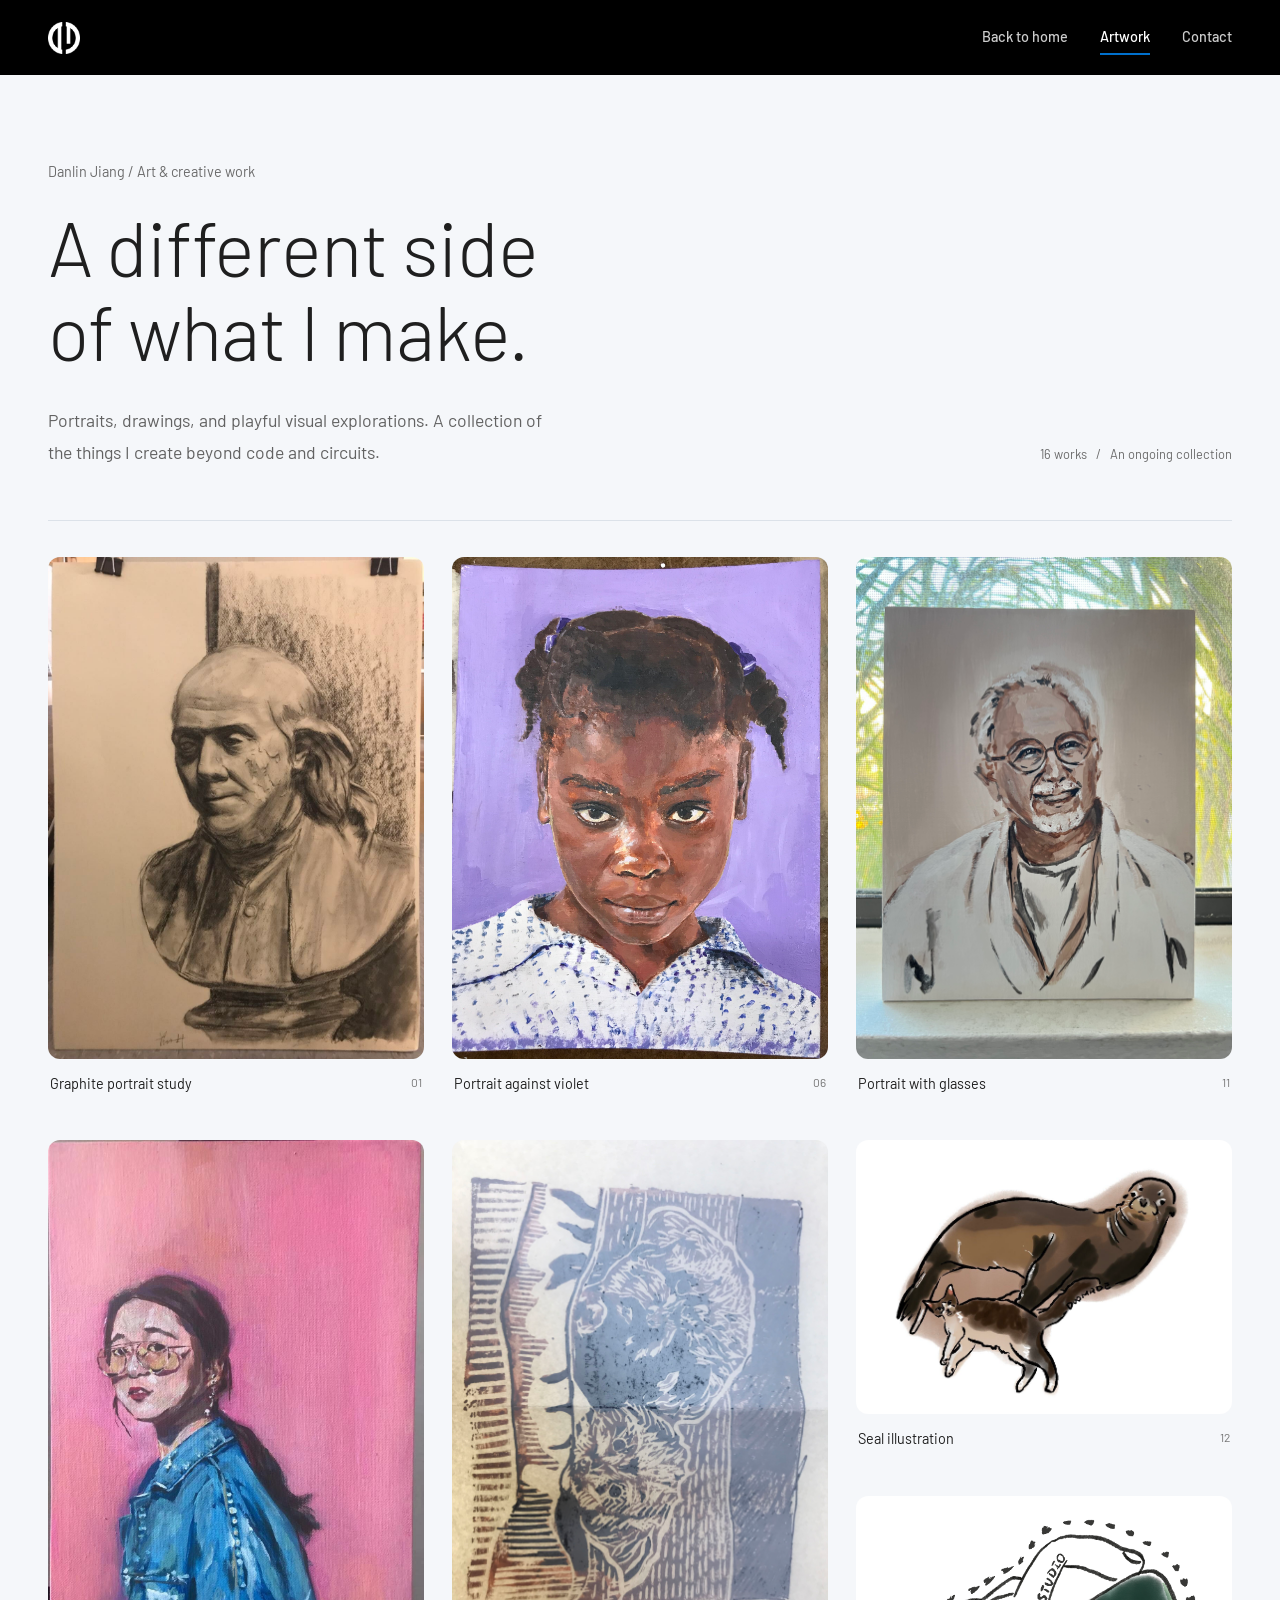
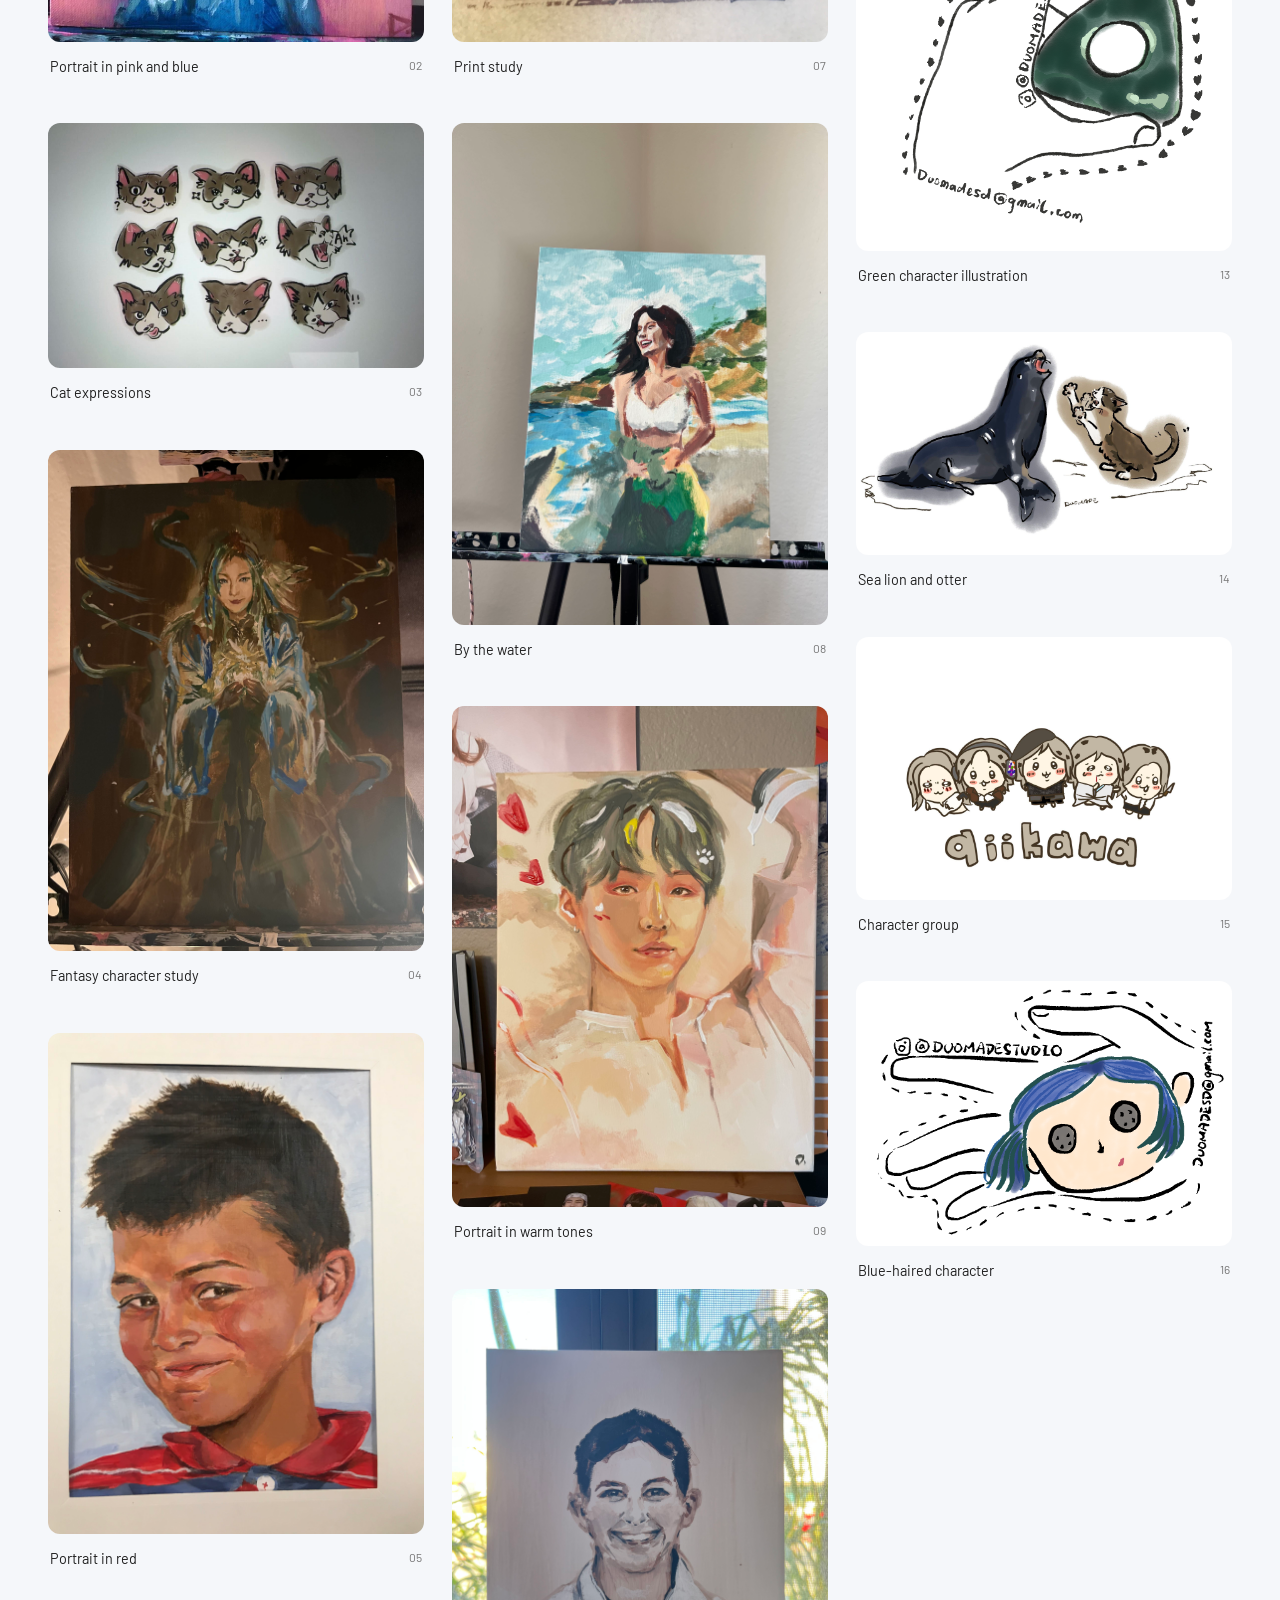
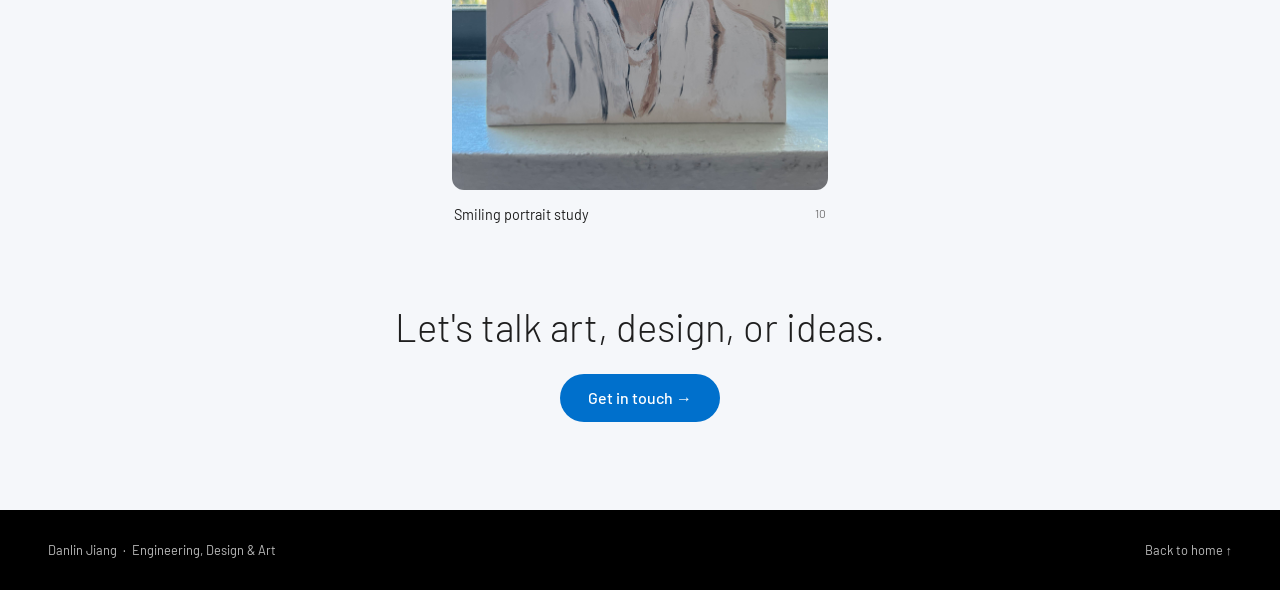
==== artwork.html @ 8e750d1b "Create artwork gallery with three-piece homepage preview" ====
<!DOCTYPE html>
<html lang="en">
<head>
  <meta charset="UTF-8" />
  <meta name="viewport" content="width=device-width, initial-scale=1" />
  <title>Art &amp; Creative Work — Danlin Jiang</title>
  <meta name="description" content="Explore Danlin Jiang's artwork: portraits, drawings, prints, and playful character illustrations." />
  <link rel="icon" type="image/png" href="icon.png" />
  <link rel="preconnect" href="https://fonts.googleapis.com" />
  <link rel="preconnect" href="https://fonts.gstatic.com" crossorigin />
  <link href="https://fonts.googleapis.com/css2?family=Barlow:wght@300;400;500;600;700&display=swap" rel="stylesheet" />
  <link rel="stylesheet" href="artwork.css" />
  <script src="artwork.js" defer></script>
</head>
<body>
  <a class="skip-link" href="#gallery">Skip to artwork</a>
  <header class="site-header">
    <nav aria-label="Main navigation">
      <a class="logo" href="index.html" aria-label="Danlin Jiang home"><img src="icon.png" alt="" width="32" height="32" /></a>
      <div class="nav-links"><a href="index.html#artwork">Back to home</a><a href="artwork.html" aria-current="page">Artwork</a><a href="index.html#contact">Contact</a></div>
    </nav>
  </header>
  <main class="container">
    <section class="gallery-intro" aria-labelledby="page-title">
      <p class="eyebrow">Danlin Jiang / Art &amp; creative work</p>
      <h1 id="page-title">A different side<br>of what I make.</h1>
      <div class="intro-bottom"><p>Portraits, drawings, and playful visual explorations. A collection of the things I create beyond code and circuits.</p><span class="collection-count">16 works &nbsp; / &nbsp; An ongoing collection</span></div>
    </section>
    <section id="gallery" class="gallery" aria-label="Artwork gallery">
      <figure id="work-01" class="work">
        <a href="artwork/85F141ED-7B7D-459D-B89A-2A373BA2DA3B-8906-0000144AEAD72AE8_tmp.jpg" data-artwork aria-label="Enlarge graphite portrait study">
          <img src="artwork/85F141ED-7B7D-459D-B89A-2A373BA2DA3B-8906-0000144AEAD72AE8_tmp.jpg" alt="A graphite drawing of a sculpted male bust on paper" width="1080" height="1440" loading="lazy" decoding="async" />
          <span class="enlarge" aria-hidden="true">View artwork &nearr;</span>
        </a>
        <figcaption><span>Graphite portrait study</span><span class="work-number">01</span></figcaption>
      </figure>
      <figure id="work-02" class="work">
        <a href="artwork/IMG_0579.jpg" data-artwork aria-label="Enlarge portrait in pink and blue">
          <img src="artwork/IMG_0579.jpg" alt="A painted portrait of a person with glasses and a blue jacket against a pink background" width="1080" height="1440" loading="lazy" decoding="async" />
          <span class="enlarge" aria-hidden="true">View artwork &nearr;</span>
        </a>
        <figcaption><span>Portrait in pink and blue</span><span class="work-number">02</span></figcaption>
      </figure>
      <figure id="work-03" class="work">
        <a href="artwork/IMG_1092.jpg" data-artwork aria-label="Enlarge cat expressions">
          <img src="artwork/IMG_1092.jpg" alt="Nine illustrated cat faces with different expressions" width="1656" height="1080" loading="lazy" decoding="async" />
          <span class="enlarge" aria-hidden="true">View artwork &nearr;</span>
        </a>
        <figcaption><span>Cat expressions</span><span class="work-number">03</span></figcaption>
      </figure>
      <figure id="work-04" class="work">
        <a href="artwork/IMG_1299.jpg" data-artwork aria-label="Enlarge fantasy character study">
          <img src="artwork/IMG_1299.jpg" alt="A painted fantasy figure in flowing blue and gold clothing against a dark background" width="3024" height="4032" loading="lazy" decoding="async" />
          <span class="enlarge" aria-hidden="true">View artwork &nearr;</span>
        </a>
        <figcaption><span>Fantasy character study</span><span class="work-number">04</span></figcaption>
      </figure>
      <figure id="work-05" class="work">
        <a href="artwork/IMG_2328.jpg" data-artwork aria-label="Enlarge portrait in red">
          <img src="artwork/IMG_2328.jpg" alt="A painted portrait of a child wearing a red striped shirt" width="3024" height="4032" loading="lazy" decoding="async" />
          <span class="enlarge" aria-hidden="true">View artwork &nearr;</span>
        </a>
        <figcaption><span>Portrait in red</span><span class="work-number">05</span></figcaption>
      </figure>
      <figure id="work-06" class="work">
        <a href="artwork/IMG_2402.jpg" data-artwork aria-label="Enlarge portrait against violet">
          <img src="artwork/IMG_2402.jpg" alt="A painted portrait of a child in a patterned white shirt against a violet background" width="2939" height="3919" loading="lazy" decoding="async" />
          <span class="enlarge" aria-hidden="true">View artwork &nearr;</span>
        </a>
        <figcaption><span>Portrait against violet</span><span class="work-number">06</span></figcaption>
      </figure>
      <figure id="work-07" class="work">
        <a href="artwork/IMG_3390.jpg" data-artwork aria-label="Enlarge print study">
          <img src="artwork/IMG_3390.jpg" alt="A blue print with layered organic patterns and linework" width="3024" height="4032" loading="lazy" decoding="async" />
          <span class="enlarge" aria-hidden="true">View artwork &nearr;</span>
        </a>
        <figcaption><span>Print study</span><span class="work-number">07</span></figcaption>
      </figure>
      <figure id="work-08" class="work">
        <a href="artwork/IMG_3740.jpg" data-artwork aria-label="Enlarge by the water">
          <img src="artwork/IMG_3740.jpg" alt="A painting on an easel of a woman beside bright blue water" width="3024" height="4032" loading="lazy" decoding="async" />
          <span class="enlarge" aria-hidden="true">View artwork &nearr;</span>
        </a>
        <figcaption><span>By the water</span><span class="work-number">08</span></figcaption>
      </figure>
      <figure id="work-09" class="work">
        <a href="artwork/IMG_3869.jpg" data-artwork aria-label="Enlarge portrait in warm tones">
          <img src="artwork/IMG_3869.jpg" alt="A painted portrait of a young person with dark hair in warm pink and cream tones" width="3024" height="4032" loading="lazy" decoding="async" />
          <span class="enlarge" aria-hidden="true">View artwork &nearr;</span>
        </a>
        <figcaption><span>Portrait in warm tones</span><span class="work-number">09</span></figcaption>
      </figure>
      <figure id="work-10" class="work">
        <a href="artwork/IMG_6921.jpg" data-artwork aria-label="Enlarge smiling portrait study">
          <img src="artwork/IMG_6921.jpg" alt="A monochrome portrait drawing of a smiling man on paper" width="3024" height="4032" loading="lazy" decoding="async" />
          <span class="enlarge" aria-hidden="true">View artwork &nearr;</span>
        </a>
        <figcaption><span>Smiling portrait study</span><span class="work-number">10</span></figcaption>
      </figure>
      <figure id="work-11" class="work">
        <a href="artwork/IMG_6933.jpg" data-artwork aria-label="Enlarge portrait with glasses">
          <img src="artwork/IMG_6933.jpg" alt="A monochrome portrait drawing of a smiling older man wearing glasses" width="3024" height="4032" loading="lazy" decoding="async" />
          <span class="enlarge" aria-hidden="true">View artwork &nearr;</span>
        </a>
        <figcaption><span>Portrait with glasses</span><span class="work-number">11</span></figcaption>
      </figure>
      <figure id="work-12" class="work">
        <a href="artwork/Untitled_Artwork%20%281%29.jpg" data-artwork aria-label="Enlarge seal illustration">
          <img src="artwork/Untitled_Artwork%20%281%29.jpg" alt="An illustrated brown seal with a smaller animal in front" width="1594" height="1161" loading="lazy" decoding="async" />
          <span class="enlarge" aria-hidden="true">View artwork &nearr;</span>
        </a>
        <figcaption><span>Seal illustration</span><span class="work-number">12</span></figcaption>
      </figure>
      <figure id="work-13" class="work">
        <a href="artwork/Untitled_Artwork%201.png" data-artwork aria-label="Enlarge green character illustration">
          <img src="artwork/Untitled_Artwork%201.png" alt="A small illustrated character wearing a green mask with a round opening" width="1268" height="1197" loading="lazy" decoding="async" />
          <span class="enlarge" aria-hidden="true">View artwork &nearr;</span>
        </a>
        <figcaption><span>Green character illustration</span><span class="work-number">13</span></figcaption>
      </figure>
      <figure id="work-14" class="work">
        <a href="artwork/Untitled_Artwork%203.jpg" data-artwork aria-label="Enlarge sea lion and otter">
          <img src="artwork/Untitled_Artwork%203.jpg" alt="An illustration of a dark sea lion facing a small brown otter" width="2236" height="1327" loading="lazy" decoding="async" />
          <span class="enlarge" aria-hidden="true">View artwork &nearr;</span>
        </a>
        <figcaption><span>Sea lion and otter</span><span class="work-number">14</span></figcaption>
      </figure>
      <figure id="work-15" class="work">
        <a href="artwork/Untitled_Artwork.jpg" data-artwork aria-label="Enlarge character group">
          <img src="artwork/Untitled_Artwork.jpg" alt="Five small cartoon characters arranged above playful lettering" width="2388" height="1668" loading="lazy" decoding="async" />
          <span class="enlarge" aria-hidden="true">View artwork &nearr;</span>
        </a>
        <figcaption><span>Character group</span><span class="work-number">15</span></figcaption>
      </figure>
      <figure id="work-16" class="work">
        <a href="artwork/Untitled_Artwork.png" data-artwork aria-label="Enlarge blue-haired character">
          <img src="artwork/Untitled_Artwork.png" alt="A round-faced cartoon character with blue and green hair surrounded by flowing black lines" width="1200" height="846" loading="lazy" decoding="async" />
          <span class="enlarge" aria-hidden="true">View artwork &nearr;</span>
        </a>
        <figcaption><span>Blue-haired character</span><span class="work-number">16</span></figcaption>
      </figure>
    </section>
    <section class="gallery-outro"><h2>Let's talk art, design, or ideas.</h2><a class="button" href="index.html#contact">Get in touch &rarr;</a></section>
  </main>
  <footer><span>Danlin Jiang &nbsp;·&nbsp; Engineering, Design &amp; Art</span><a href="index.html">Back to home &uarr;</a></footer>
  <dialog id="artwork-viewer" aria-labelledby="viewer-caption">
    <div class="viewer-toolbar"><span id="viewer-count"></span><button id="viewer-close" type="button" aria-label="Close artwork viewer">Close &times;</button></div>
    <div class="viewer-image"><img id="viewer-image" alt="" /></div>
    <div class="viewer-bottom"><button id="viewer-prev" type="button" aria-label="Previous artwork">&larr; Previous</button><p id="viewer-caption"></p><button id="viewer-next" type="button" aria-label="Next artwork">Next &rarr;</button></div>
  </dialog>
</body>
</html>
---- artwork.css ----
*{box-sizing:border-box;margin:0;padding:0}
:root{font-family:'Barlow',Arial,sans-serif;color:#1f1f1f;background:#f5f7fa;font-synthesis:none}
html{scroll-behavior:smooth;scroll-padding-top:100px}
a{color:inherit;text-decoration:none}
button{font:inherit;cursor:pointer}
a:focus-visible,button:focus-visible{outline:3px solid #0070cc;outline-offset:5px}
.skip-link{position:fixed;top:-100px;left:20px;z-index:5;padding:12px;background:#fff}
.skip-link:focus{top:10px}
.site-header{background:#000;color:#fff;position:sticky;top:0;z-index:2}
nav{max-width:1400px;margin:auto;padding:20px 48px;display:flex;align-items:center;justify-content:space-between;gap:20px}
.logo img{display:block;filter:brightness(0) invert(1)}
.nav-links{display:flex;gap:32px;font-size:.9rem;font-weight:500}
.nav-links a{padding:8px 0;color:#ccc}
.nav-links a:hover,.nav-links [aria-current]{color:#fff}
.nav-links [aria-current]{border-bottom:2px solid #0070cc}
.container{max-width:1280px;margin:auto;padding:0 48px}
.gallery-intro{padding:88px 0 52px}
.eyebrow{font-size:.9rem;color:#6b6b6b;margin-bottom:24px}
h1{font-size:clamp(2.8rem,6vw,5rem);font-weight:300;line-height:1.1;letter-spacing:-1px}
.intro-bottom{display:flex;justify-content:space-between;align-items:end;gap:32px;margin-top:32px}
.intro-bottom p{max-width:520px;font-size:1.1rem;line-height:1.8;color:#626262}
.collection-count{font-size:.8rem;color:#6b6b6b;white-space:nowrap;padding-bottom:6px}
.gallery{columns:3;column-gap:28px;border-top:1px solid #dce2e9;padding-top:36px}
.work{break-inside:avoid;margin-bottom:32px;scroll-margin-top:100px}
.work a{display:block;position:relative;background:#fff;border-radius:12px;overflow:hidden}
.work img{display:block;width:100%;height:auto}
.enlarge{position:absolute;bottom:12px;right:12px;background:#fff;color:#1f1f1f;padding:8px 14px;border-radius:999px;font-size:.8rem;opacity:0;transition:opacity .2s}
.work a:hover .enlarge,.work a:focus-visible .enlarge{opacity:1}
figcaption{display:flex;justify-content:space-between;gap:16px;padding:14px 2px;font-size:.9rem;line-height:1.5}
.work-number{color:#767676;font-size:.75rem}
.gallery-outro{text-align:center;padding:64px 0 88px}
h2{font-size:clamp(1.7rem,3vw,2.5rem);font-weight:300;margin-bottom:24px}
.button{display:inline-block;padding:14px 28px;background:#0070cc;color:#fff;border-radius:999px;font-weight:500;transition:background .2s}
.button:hover{background:#005aa4}
footer{background:#000;color:#bcbcbc;display:flex;justify-content:space-between;gap:24px;padding:32px 48px;font-size:.8rem}
dialog{position:fixed;inset:0;margin:auto;width:calc(100% - 48px);max-width:1400px;height:calc(100dvh - 48px);max-height:none;border:1px solid #444;border-radius:16px;background:#121314;color:#fff;padding:20px 24px}
dialog::backdrop{background:rgba(0,0,0,.88)}
dialog[open]{display:flex;flex-direction:column}
.viewer-toolbar,.viewer-bottom{display:flex;align-items:center;justify-content:space-between;gap:20px;flex-shrink:0;font-size:.9rem}
.viewer-toolbar{padding-bottom:16px;color:#bbb}
dialog button{border:1px solid #666;border-radius:999px;background:transparent;color:#fff;padding:10px 16px;min-height:44px}
dialog button:hover{background:#333}
.viewer-image{flex:1;min-height:0;display:flex;align-items:center;justify-content:center}
.viewer-image img{display:block;max-width:100%;max-height:100%;object-fit:contain}
.viewer-bottom{padding-top:16px}
#viewer-caption{text-align:center}
@media(max-width:1000px){.gallery{columns:2}.intro-bottom{align-items:start;flex-direction:column;gap:20px}}
@media(max-width:600px){nav{padding:16px 20px}.nav-links{gap:18px;font-size:.8rem}.container{padding:0 20px}.gallery-intro{padding:56px 0 32px}.gallery{columns:1;padding-top:24px}.work{margin-bottom:20px}footer{padding:28px 20px;flex-direction:column}dialog{width:calc(100% - 16px);height:calc(100dvh - 16px);padding:16px 12px}.viewer-bottom{flex-wrap:wrap;gap:12px}#viewer-caption{order:-1;width:100%}.viewer-toolbar{gap:12px}}
@media(prefers-reduced-motion:reduce){html{scroll-behavior:auto}*{transition:none!important}}
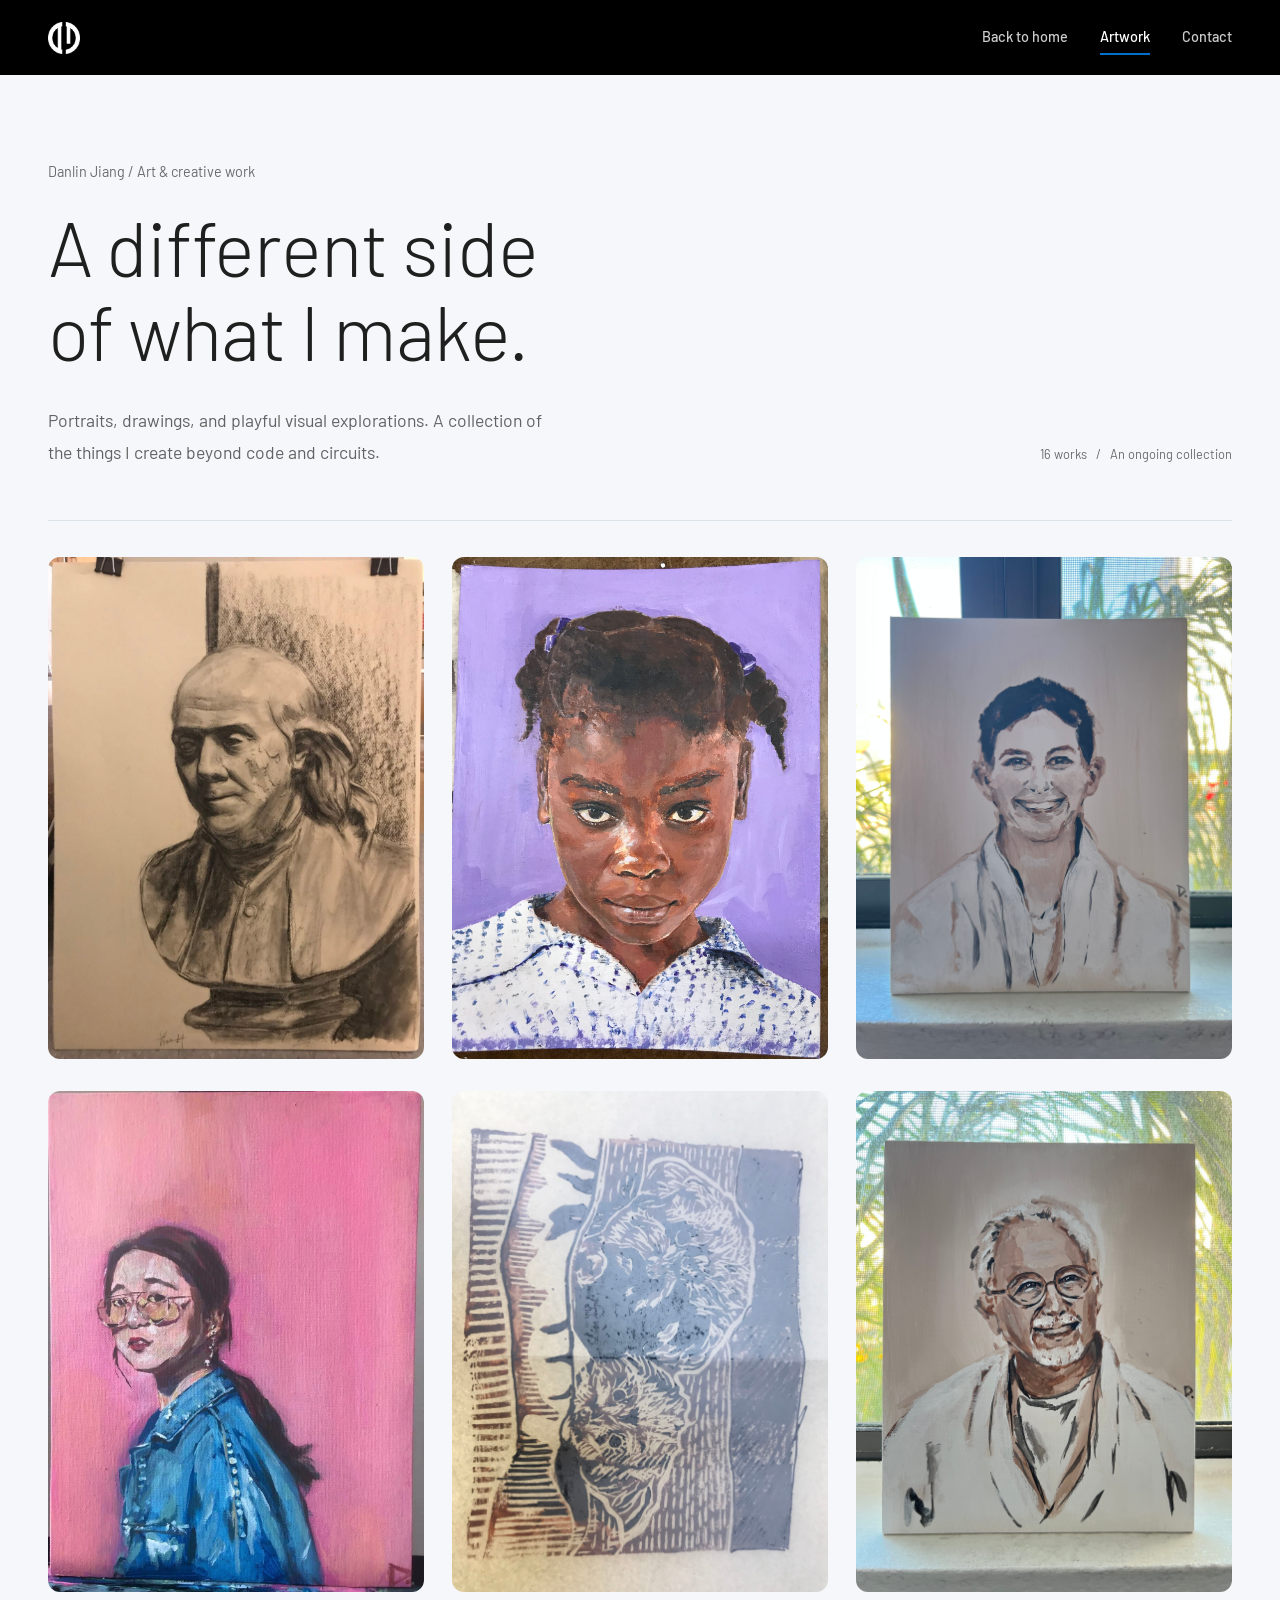
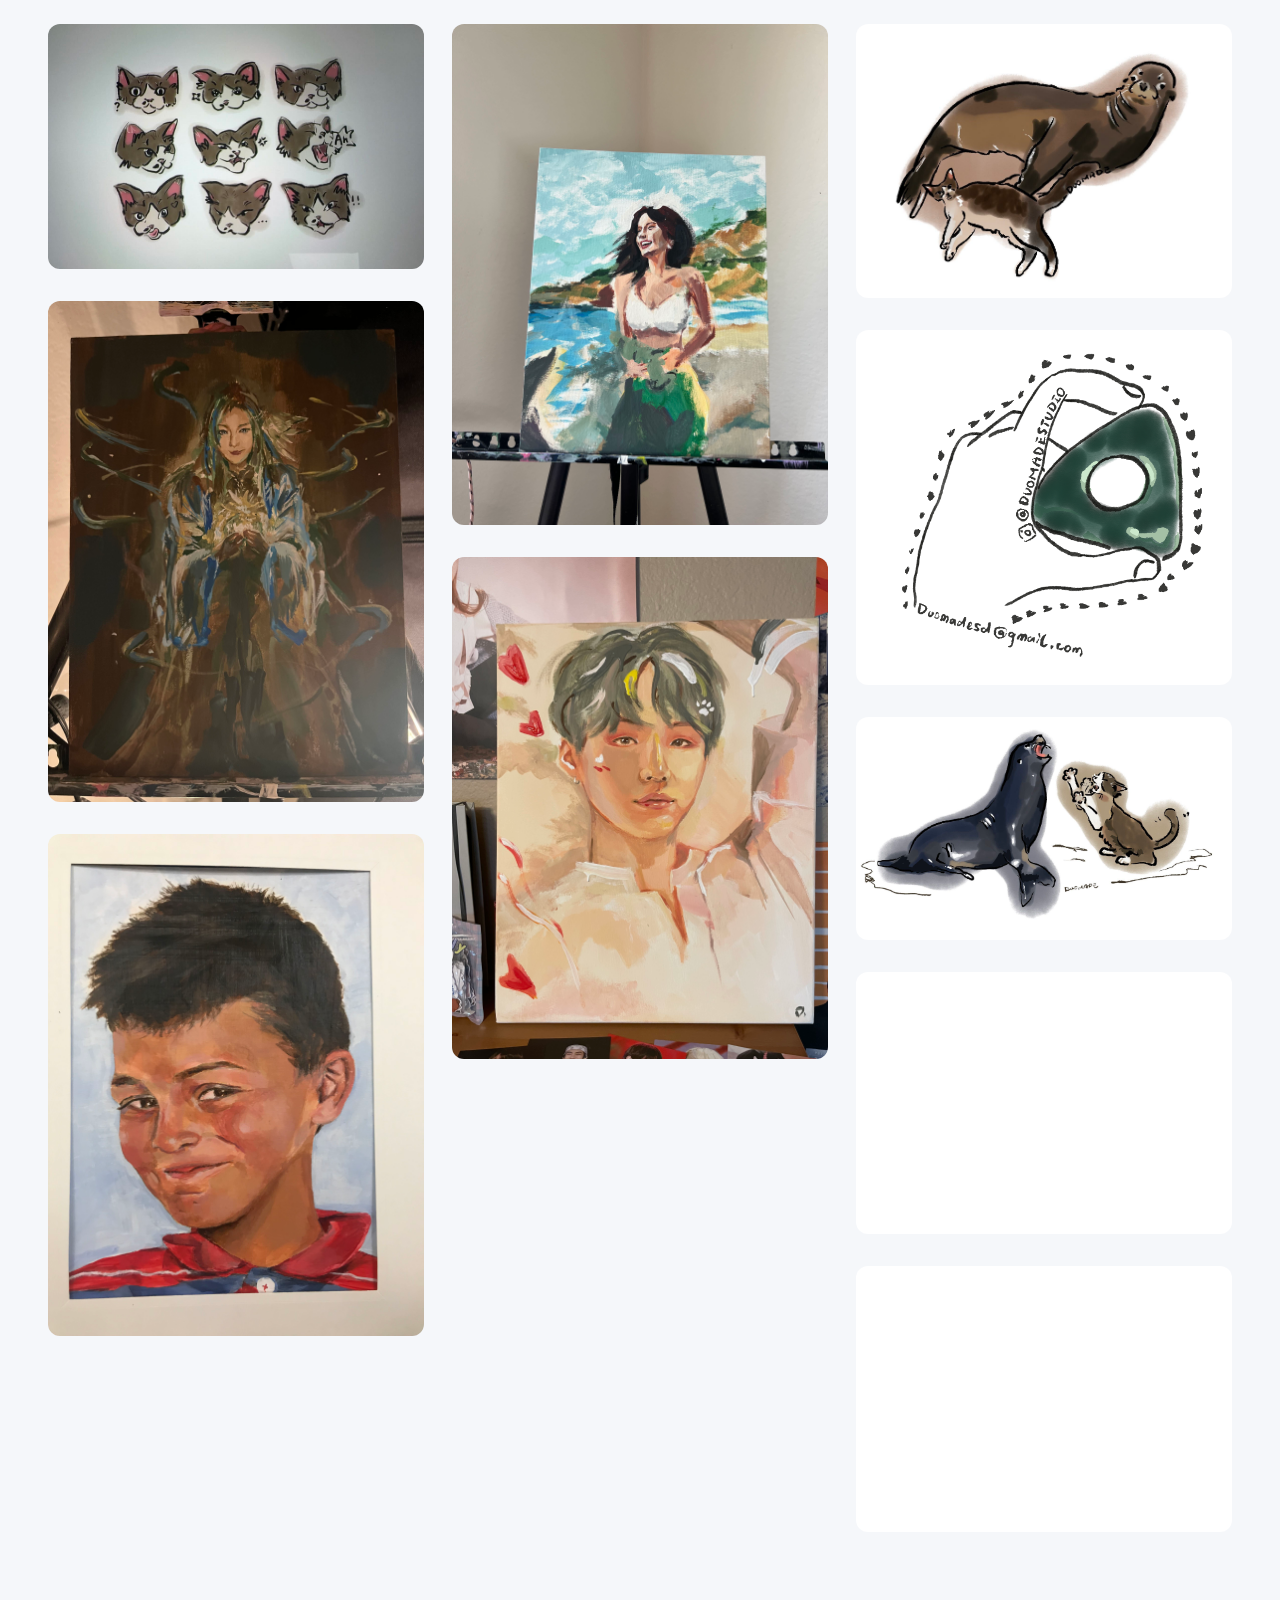
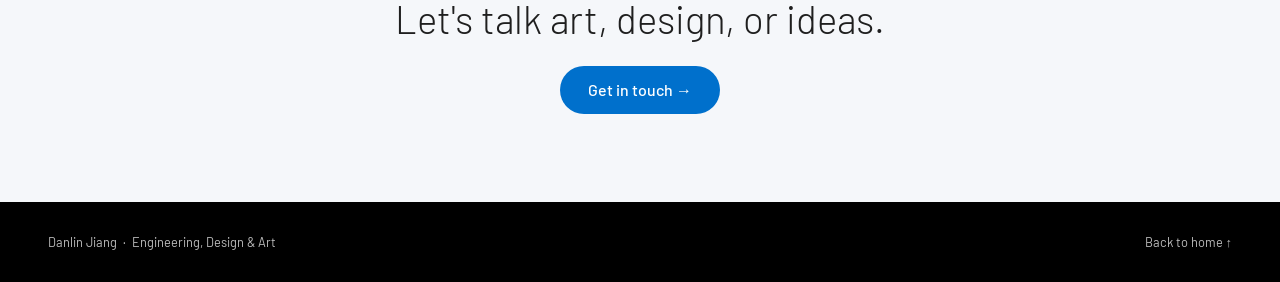
==== commit 12e89e76: "Remove artwork captions and keep gallery image-focused" ====
--- a/artwork.html
+++ b/artwork.html
@@ -32,121 +32,121 @@
           <img src="artwork/85F141ED-7B7D-459D-B89A-2A373BA2DA3B-8906-0000144AEAD72AE8_tmp.jpg" alt="A graphite drawing of a sculpted male bust on paper" width="1080" height="1440" loading="lazy" decoding="async" />
           <span class="enlarge" aria-hidden="true">View artwork &nearr;</span>
         </a>
-        <figcaption><span>Graphite portrait study</span><span class="work-number">01</span></figcaption>
+
       </figure>
       <figure id="work-02" class="work">
         <a href="artwork/IMG_0579.jpg" data-artwork aria-label="Enlarge portrait in pink and blue">
           <img src="artwork/IMG_0579.jpg" alt="A painted portrait of a person with glasses and a blue jacket against a pink background" width="1080" height="1440" loading="lazy" decoding="async" />
           <span class="enlarge" aria-hidden="true">View artwork &nearr;</span>
         </a>
-        <figcaption><span>Portrait in pink and blue</span><span class="work-number">02</span></figcaption>
+
       </figure>
       <figure id="work-03" class="work">
         <a href="artwork/IMG_1092.jpg" data-artwork aria-label="Enlarge cat expressions">
           <img src="artwork/IMG_1092.jpg" alt="Nine illustrated cat faces with different expressions" width="1656" height="1080" loading="lazy" decoding="async" />
           <span class="enlarge" aria-hidden="true">View artwork &nearr;</span>
         </a>
-        <figcaption><span>Cat expressions</span><span class="work-number">03</span></figcaption>
+
       </figure>
       <figure id="work-04" class="work">
         <a href="artwork/IMG_1299.jpg" data-artwork aria-label="Enlarge fantasy character study">
           <img src="artwork/IMG_1299.jpg" alt="A painted fantasy figure in flowing blue and gold clothing against a dark background" width="3024" height="4032" loading="lazy" decoding="async" />
           <span class="enlarge" aria-hidden="true">View artwork &nearr;</span>
         </a>
-        <figcaption><span>Fantasy character study</span><span class="work-number">04</span></figcaption>
+
       </figure>
       <figure id="work-05" class="work">
         <a href="artwork/IMG_2328.jpg" data-artwork aria-label="Enlarge portrait in red">
           <img src="artwork/IMG_2328.jpg" alt="A painted portrait of a child wearing a red striped shirt" width="3024" height="4032" loading="lazy" decoding="async" />
           <span class="enlarge" aria-hidden="true">View artwork &nearr;</span>
         </a>
-        <figcaption><span>Portrait in red</span><span class="work-number">05</span></figcaption>
+
       </figure>
       <figure id="work-06" class="work">
         <a href="artwork/IMG_2402.jpg" data-artwork aria-label="Enlarge portrait against violet">
           <img src="artwork/IMG_2402.jpg" alt="A painted portrait of a child in a patterned white shirt against a violet background" width="2939" height="3919" loading="lazy" decoding="async" />
           <span class="enlarge" aria-hidden="true">View artwork &nearr;</span>
         </a>
-        <figcaption><span>Portrait against violet</span><span class="work-number">06</span></figcaption>
+
       </figure>
       <figure id="work-07" class="work">
         <a href="artwork/IMG_3390.jpg" data-artwork aria-label="Enlarge print study">
           <img src="artwork/IMG_3390.jpg" alt="A blue print with layered organic patterns and linework" width="3024" height="4032" loading="lazy" decoding="async" />
           <span class="enlarge" aria-hidden="true">View artwork &nearr;</span>
         </a>
-        <figcaption><span>Print study</span><span class="work-number">07</span></figcaption>
+
       </figure>
       <figure id="work-08" class="work">
         <a href="artwork/IMG_3740.jpg" data-artwork aria-label="Enlarge by the water">
           <img src="artwork/IMG_3740.jpg" alt="A painting on an easel of a woman beside bright blue water" width="3024" height="4032" loading="lazy" decoding="async" />
           <span class="enlarge" aria-hidden="true">View artwork &nearr;</span>
         </a>
-        <figcaption><span>By the water</span><span class="work-number">08</span></figcaption>
+
       </figure>
       <figure id="work-09" class="work">
         <a href="artwork/IMG_3869.jpg" data-artwork aria-label="Enlarge portrait in warm tones">
           <img src="artwork/IMG_3869.jpg" alt="A painted portrait of a young person with dark hair in warm pink and cream tones" width="3024" height="4032" loading="lazy" decoding="async" />
           <span class="enlarge" aria-hidden="true">View artwork &nearr;</span>
         </a>
-        <figcaption><span>Portrait in warm tones</span><span class="work-number">09</span></figcaption>
+
       </figure>
       <figure id="work-10" class="work">
         <a href="artwork/IMG_6921.jpg" data-artwork aria-label="Enlarge smiling portrait study">
           <img src="artwork/IMG_6921.jpg" alt="A monochrome portrait drawing of a smiling man on paper" width="3024" height="4032" loading="lazy" decoding="async" />
           <span class="enlarge" aria-hidden="true">View artwork &nearr;</span>
         </a>
-        <figcaption><span>Smiling portrait study</span><span class="work-number">10</span></figcaption>
+
       </figure>
       <figure id="work-11" class="work">
         <a href="artwork/IMG_6933.jpg" data-artwork aria-label="Enlarge portrait with glasses">
           <img src="artwork/IMG_6933.jpg" alt="A monochrome portrait drawing of a smiling older man wearing glasses" width="3024" height="4032" loading="lazy" decoding="async" />
           <span class="enlarge" aria-hidden="true">View artwork &nearr;</span>
         </a>
-        <figcaption><span>Portrait with glasses</span><span class="work-number">11</span></figcaption>
+
       </figure>
       <figure id="work-12" class="work">
         <a href="artwork/Untitled_Artwork%20%281%29.jpg" data-artwork aria-label="Enlarge seal illustration">
           <img src="artwork/Untitled_Artwork%20%281%29.jpg" alt="An illustrated brown seal with a smaller animal in front" width="1594" height="1161" loading="lazy" decoding="async" />
           <span class="enlarge" aria-hidden="true">View artwork &nearr;</span>
         </a>
-        <figcaption><span>Seal illustration</span><span class="work-number">12</span></figcaption>
+
       </figure>
       <figure id="work-13" class="work">
         <a href="artwork/Untitled_Artwork%201.png" data-artwork aria-label="Enlarge green character illustration">
           <img src="artwork/Untitled_Artwork%201.png" alt="A small illustrated character wearing a green mask with a round opening" width="1268" height="1197" loading="lazy" decoding="async" />
           <span class="enlarge" aria-hidden="true">View artwork &nearr;</span>
         </a>
-        <figcaption><span>Green character illustration</span><span class="work-number">13</span></figcaption>
+
       </figure>
       <figure id="work-14" class="work">
         <a href="artwork/Untitled_Artwork%203.jpg" data-artwork aria-label="Enlarge sea lion and otter">
           <img src="artwork/Untitled_Artwork%203.jpg" alt="An illustration of a dark sea lion facing a small brown otter" width="2236" height="1327" loading="lazy" decoding="async" />
           <span class="enlarge" aria-hidden="true">View artwork &nearr;</span>
         </a>
-        <figcaption><span>Sea lion and otter</span><span class="work-number">14</span></figcaption>
+
       </figure>
       <figure id="work-15" class="work">
         <a href="artwork/Untitled_Artwork.jpg" data-artwork aria-label="Enlarge character group">
           <img src="artwork/Untitled_Artwork.jpg" alt="Five small cartoon characters arranged above playful lettering" width="2388" height="1668" loading="lazy" decoding="async" />
           <span class="enlarge" aria-hidden="true">View artwork &nearr;</span>
         </a>
-        <figcaption><span>Character group</span><span class="work-number">15</span></figcaption>
+
       </figure>
       <figure id="work-16" class="work">
         <a href="artwork/Untitled_Artwork.png" data-artwork aria-label="Enlarge blue-haired character">
           <img src="artwork/Untitled_Artwork.png" alt="A round-faced cartoon character with blue and green hair surrounded by flowing black lines" width="1200" height="846" loading="lazy" decoding="async" />
           <span class="enlarge" aria-hidden="true">View artwork &nearr;</span>
         </a>
-        <figcaption><span>Blue-haired character</span><span class="work-number">16</span></figcaption>
+
       </figure>
     </section>
     <section class="gallery-outro"><h2>Let's talk art, design, or ideas.</h2><a class="button" href="index.html#contact">Get in touch &rarr;</a></section>
   </main>
   <footer><span>Danlin Jiang &nbsp;·&nbsp; Engineering, Design &amp; Art</span><a href="index.html">Back to home &uarr;</a></footer>
-  <dialog id="artwork-viewer" aria-labelledby="viewer-caption">
+  <dialog id="artwork-viewer" aria-label="Artwork viewer">
     <div class="viewer-toolbar"><span id="viewer-count"></span><button id="viewer-close" type="button" aria-label="Close artwork viewer">Close &times;</button></div>
     <div class="viewer-image"><img id="viewer-image" alt="" /></div>
-    <div class="viewer-bottom"><button id="viewer-prev" type="button" aria-label="Previous artwork">&larr; Previous</button><p id="viewer-caption"></p><button id="viewer-next" type="button" aria-label="Next artwork">Next &rarr;</button></div>
+    <div class="viewer-bottom"><button id="viewer-prev" type="button" aria-label="Previous artwork">&larr; Previous</button><button id="viewer-next" type="button" aria-label="Next artwork">Next &rarr;</button></div>
   </dialog>
 </body>
 </html>
--- a/artwork.css
+++ b/artwork.css
@@ -26,8 +26,6 @@
 .work img{display:block;width:100%;height:auto}
 .enlarge{position:absolute;bottom:12px;right:12px;background:#fff;color:#1f1f1f;padding:8px 14px;border-radius:999px;font-size:.8rem;opacity:0;transition:opacity .2s}
 .work a:hover .enlarge,.work a:focus-visible .enlarge{opacity:1}
-figcaption{display:flex;justify-content:space-between;gap:16px;padding:14px 2px;font-size:.9rem;line-height:1.5}
-.work-number{color:#767676;font-size:.75rem}
 .gallery-outro{text-align:center;padding:64px 0 88px}
 h2{font-size:clamp(1.7rem,3vw,2.5rem);font-weight:300;margin-bottom:24px}
 .button{display:inline-block;padding:14px 28px;background:#0070cc;color:#fff;border-radius:999px;font-weight:500;transition:background .2s}
@@ -43,7 +41,6 @@
 .viewer-image{flex:1;min-height:0;display:flex;align-items:center;justify-content:center}
 .viewer-image img{display:block;max-width:100%;max-height:100%;object-fit:contain}
 .viewer-bottom{padding-top:16px}
-#viewer-caption{text-align:center}
 @media(max-width:1000px){.gallery{columns:2}.intro-bottom{align-items:start;flex-direction:column;gap:20px}}
-@media(max-width:600px){nav{padding:16px 20px}.nav-links{gap:18px;font-size:.8rem}.container{padding:0 20px}.gallery-intro{padding:56px 0 32px}.gallery{columns:1;padding-top:24px}.work{margin-bottom:20px}footer{padding:28px 20px;flex-direction:column}dialog{width:calc(100% - 16px);height:calc(100dvh - 16px);padding:16px 12px}.viewer-bottom{flex-wrap:wrap;gap:12px}#viewer-caption{order:-1;width:100%}.viewer-toolbar{gap:12px}}
+@media(max-width:600px){nav{padding:16px 20px}.nav-links{gap:18px;font-size:.8rem}.container{padding:0 20px}.gallery-intro{padding:56px 0 32px}.gallery{columns:1;padding-top:24px}.work{margin-bottom:20px}footer{padding:28px 20px;flex-direction:column}dialog{width:calc(100% - 16px);height:calc(100dvh - 16px);padding:16px 12px}.viewer-bottom{flex-wrap:wrap;gap:12px}.viewer-toolbar{gap:12px}}
 @media(prefers-reduced-motion:reduce){html{scroll-behavior:auto}*{transition:none!important}}
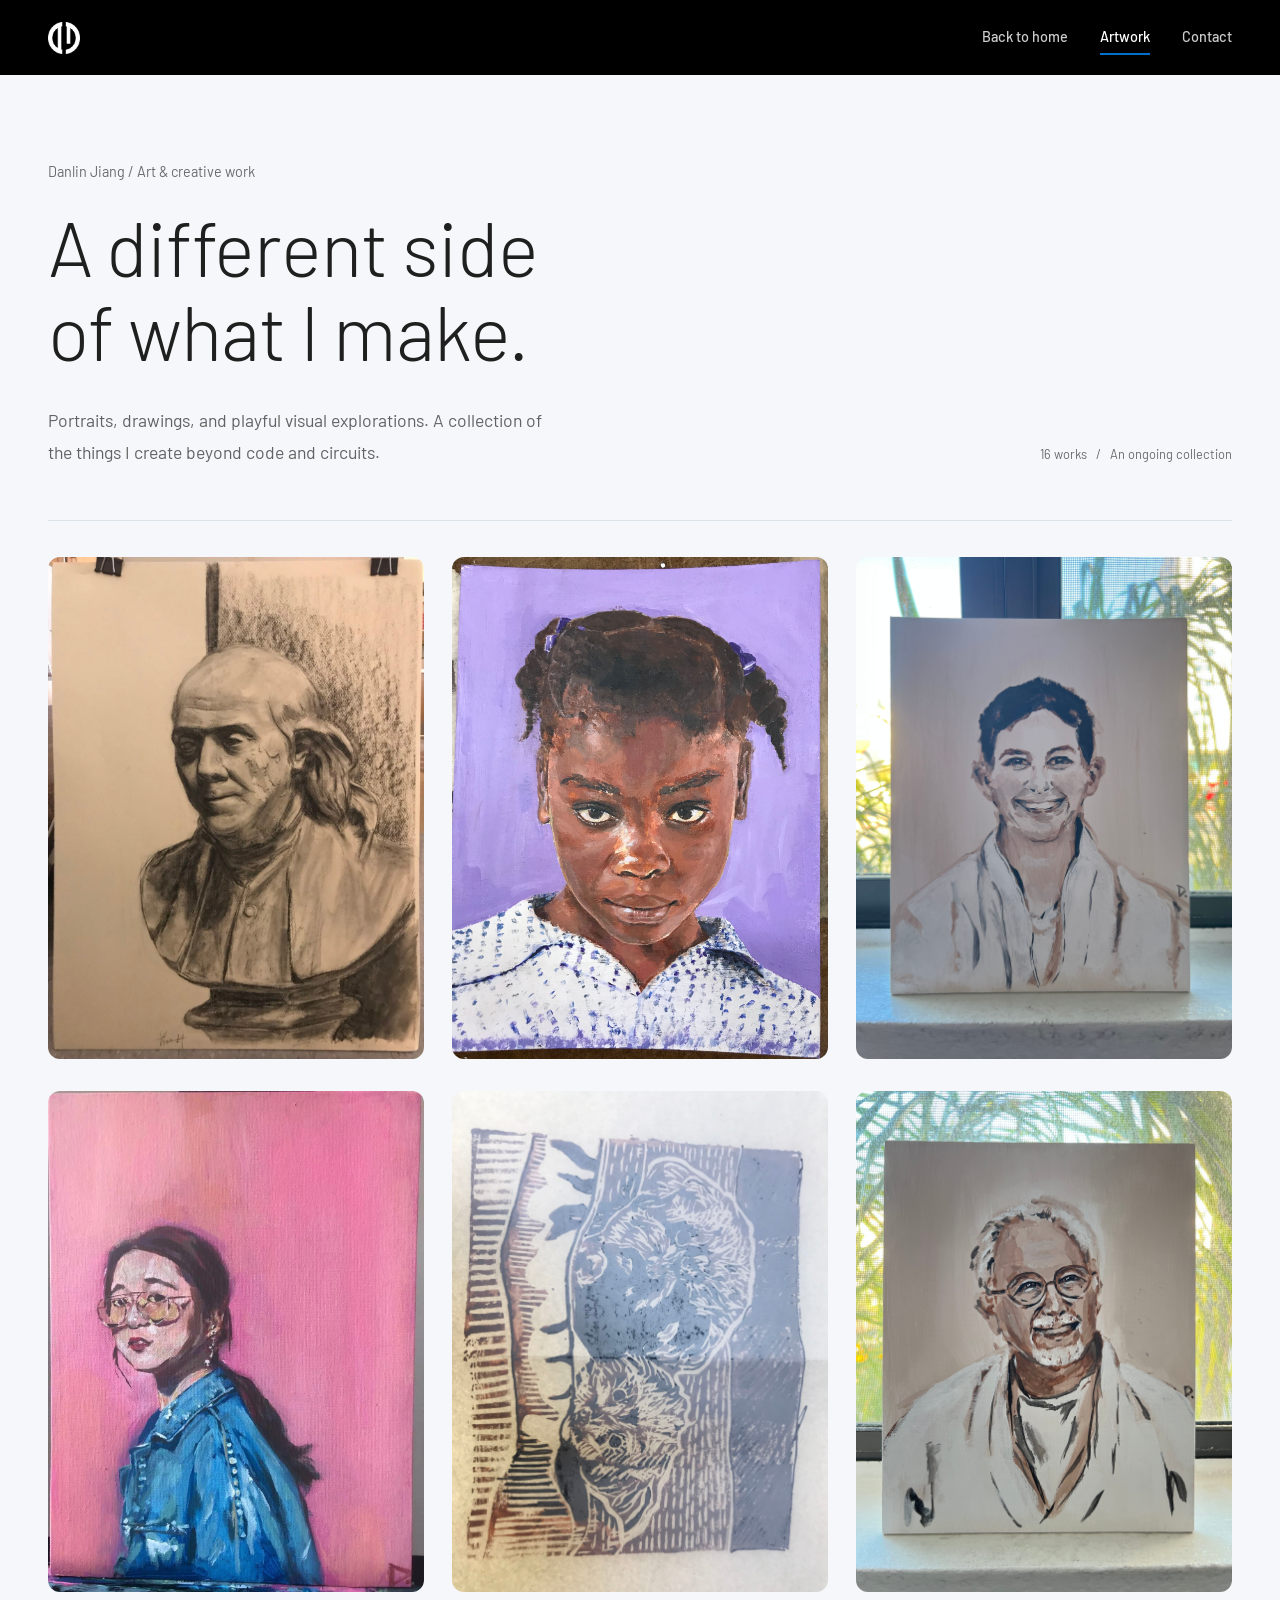
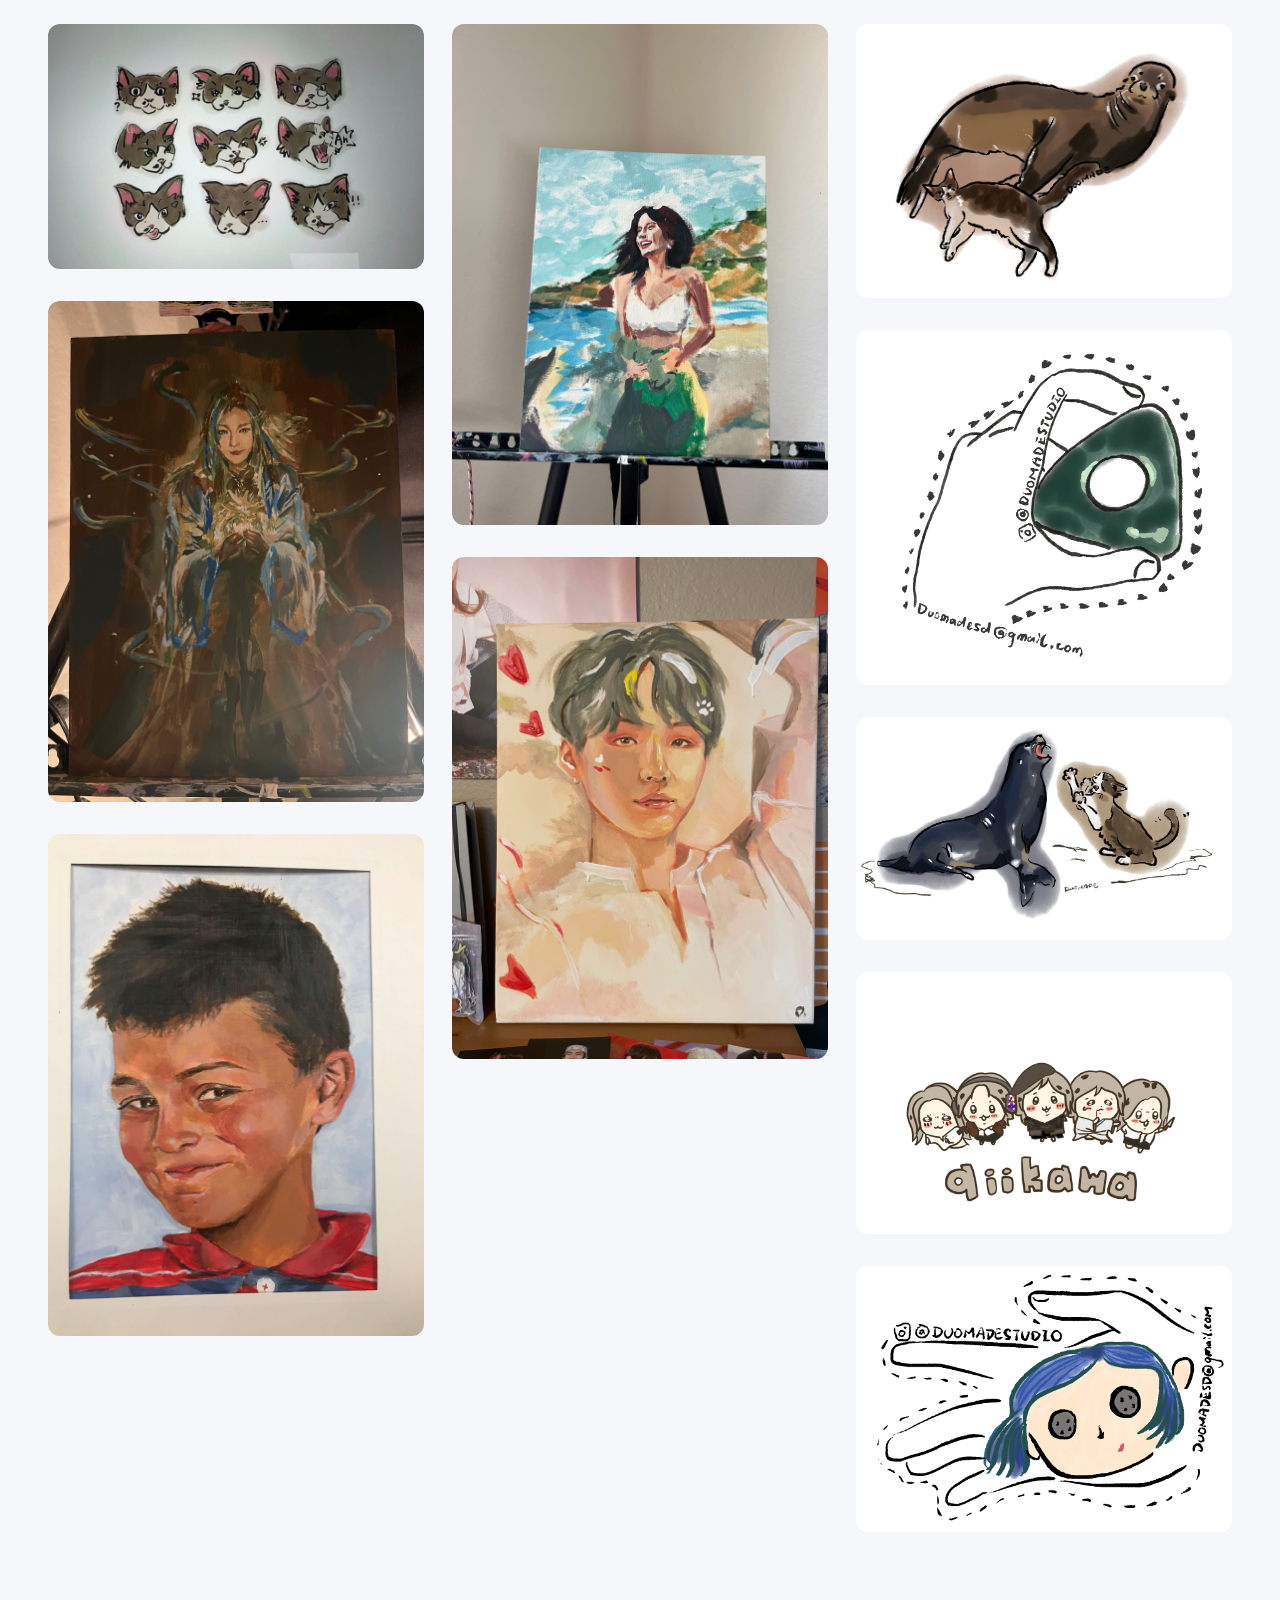
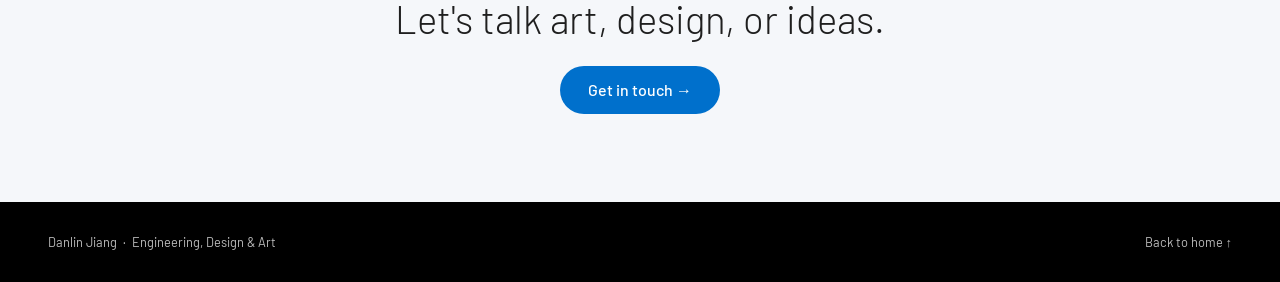
==== commit 6afe27c5: "Refresh gallery assets after caption removal" ====
--- a/artwork.html
+++ b/artwork.html
@@ -9,8 +9,8 @@
   <link rel="preconnect" href="https://fonts.googleapis.com" />
   <link rel="preconnect" href="https://fonts.gstatic.com" crossorigin />
   <link href="https://fonts.googleapis.com/css2?family=Barlow:wght@300;400;500;600;700&display=swap" rel="stylesheet" />
-  <link rel="stylesheet" href="artwork.css" />
-  <script src="artwork.js" defer></script>
+  <link rel="stylesheet" href="artwork.css?v=2" />
+  <script src="artwork.js?v=2" defer></script>
 </head>
 <body>
   <a class="skip-link" href="#gallery">Skip to artwork</a>
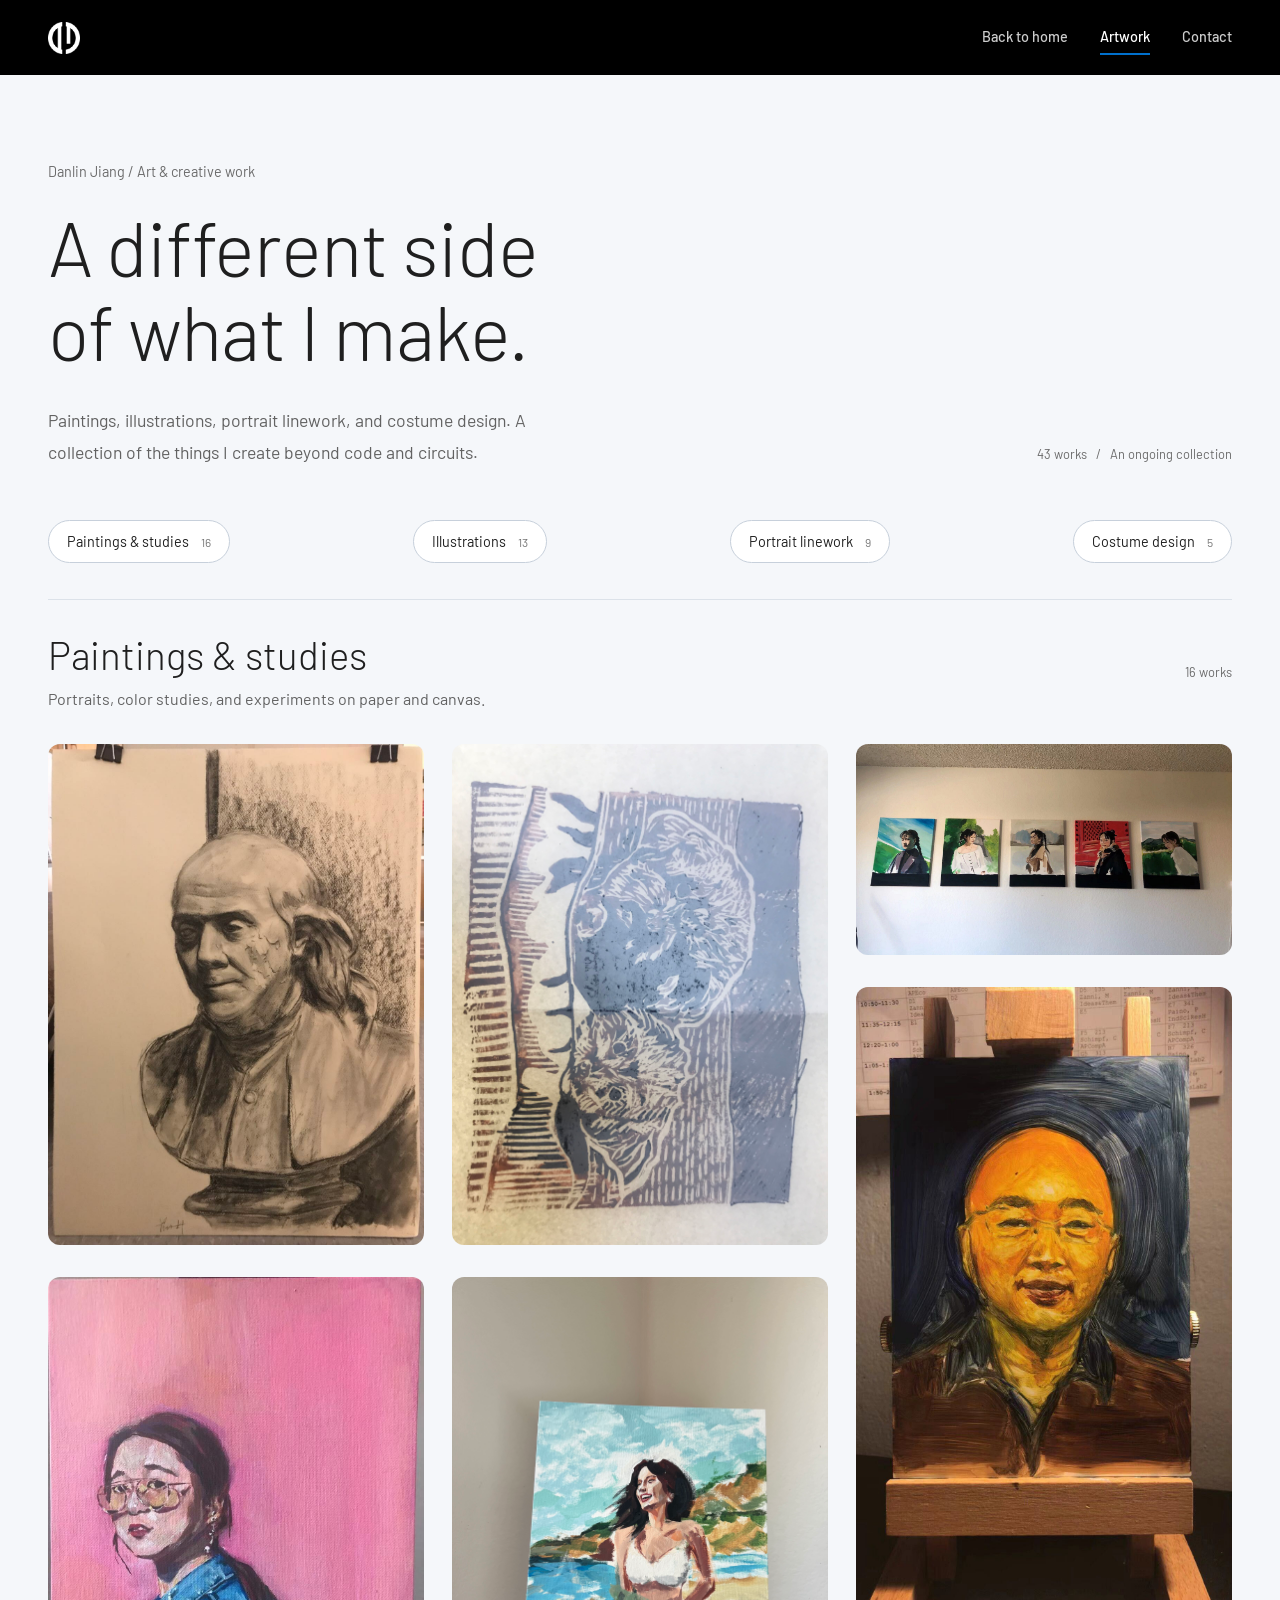
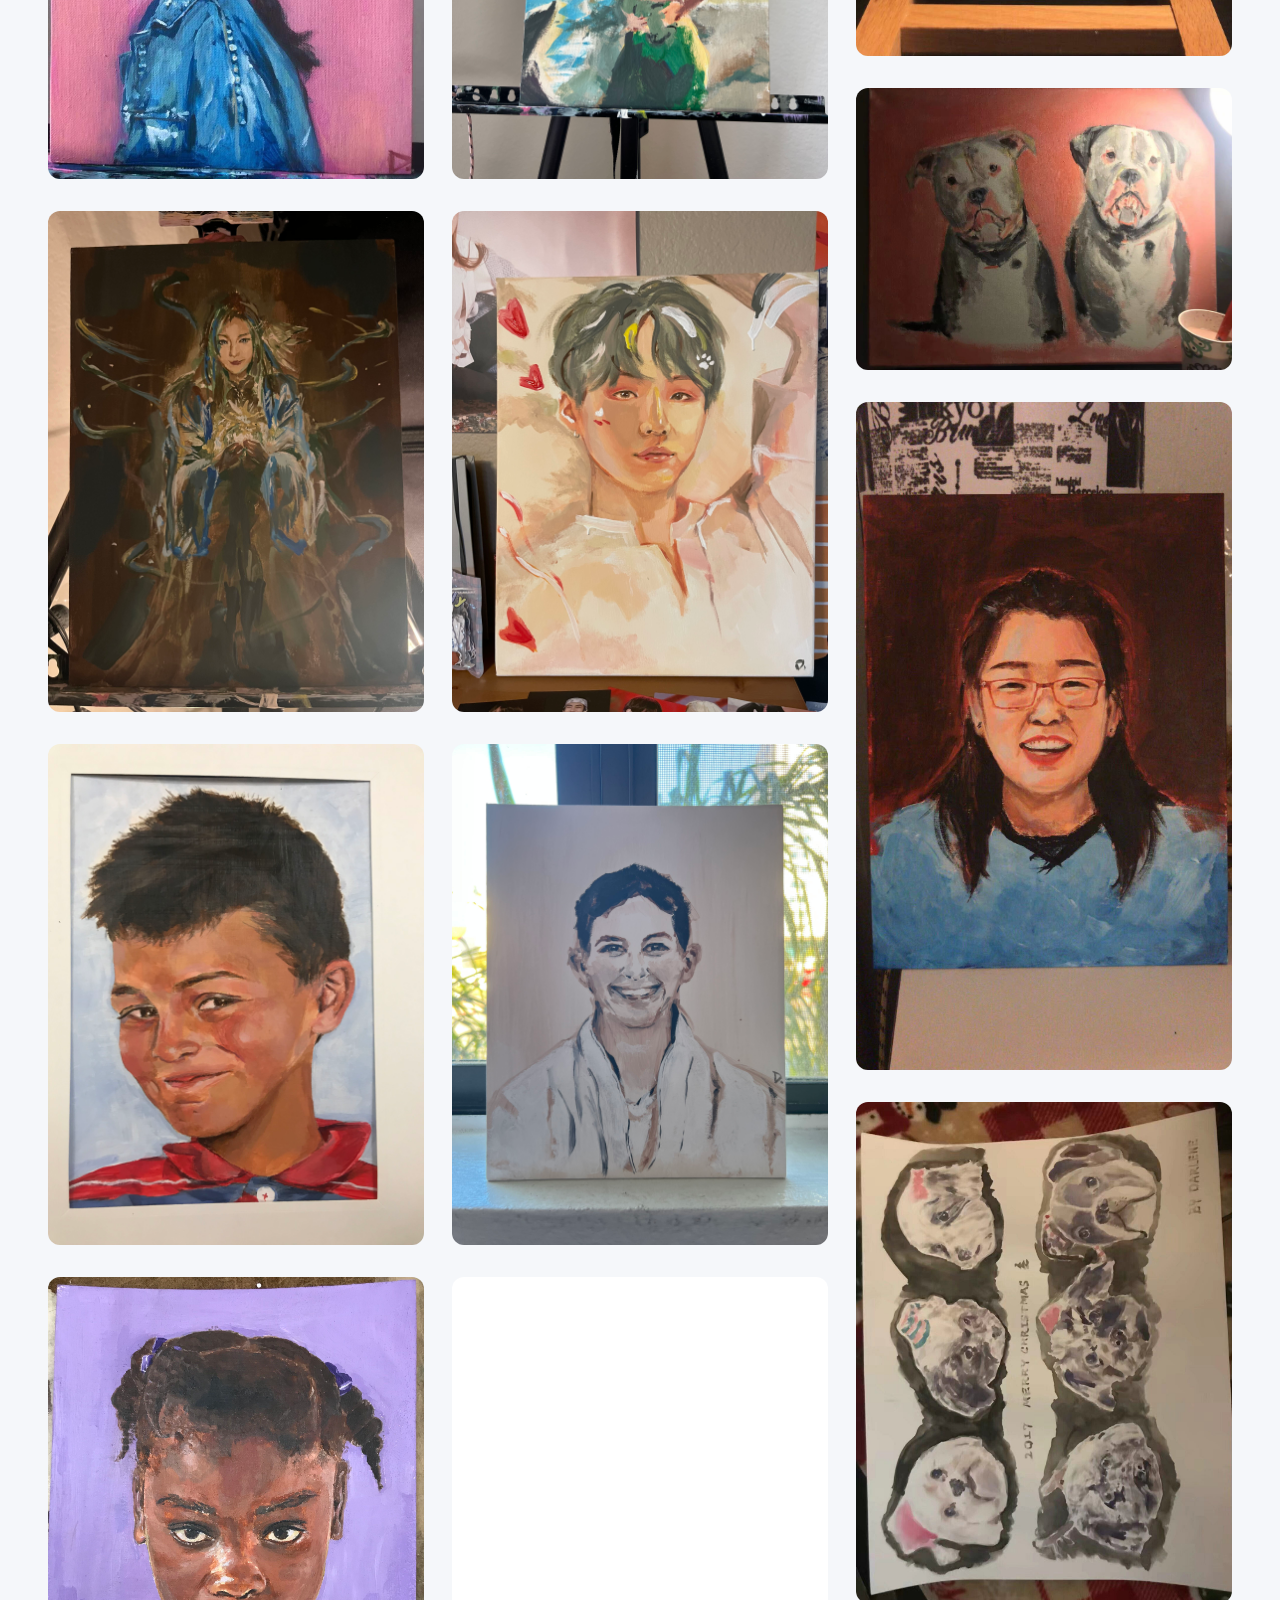
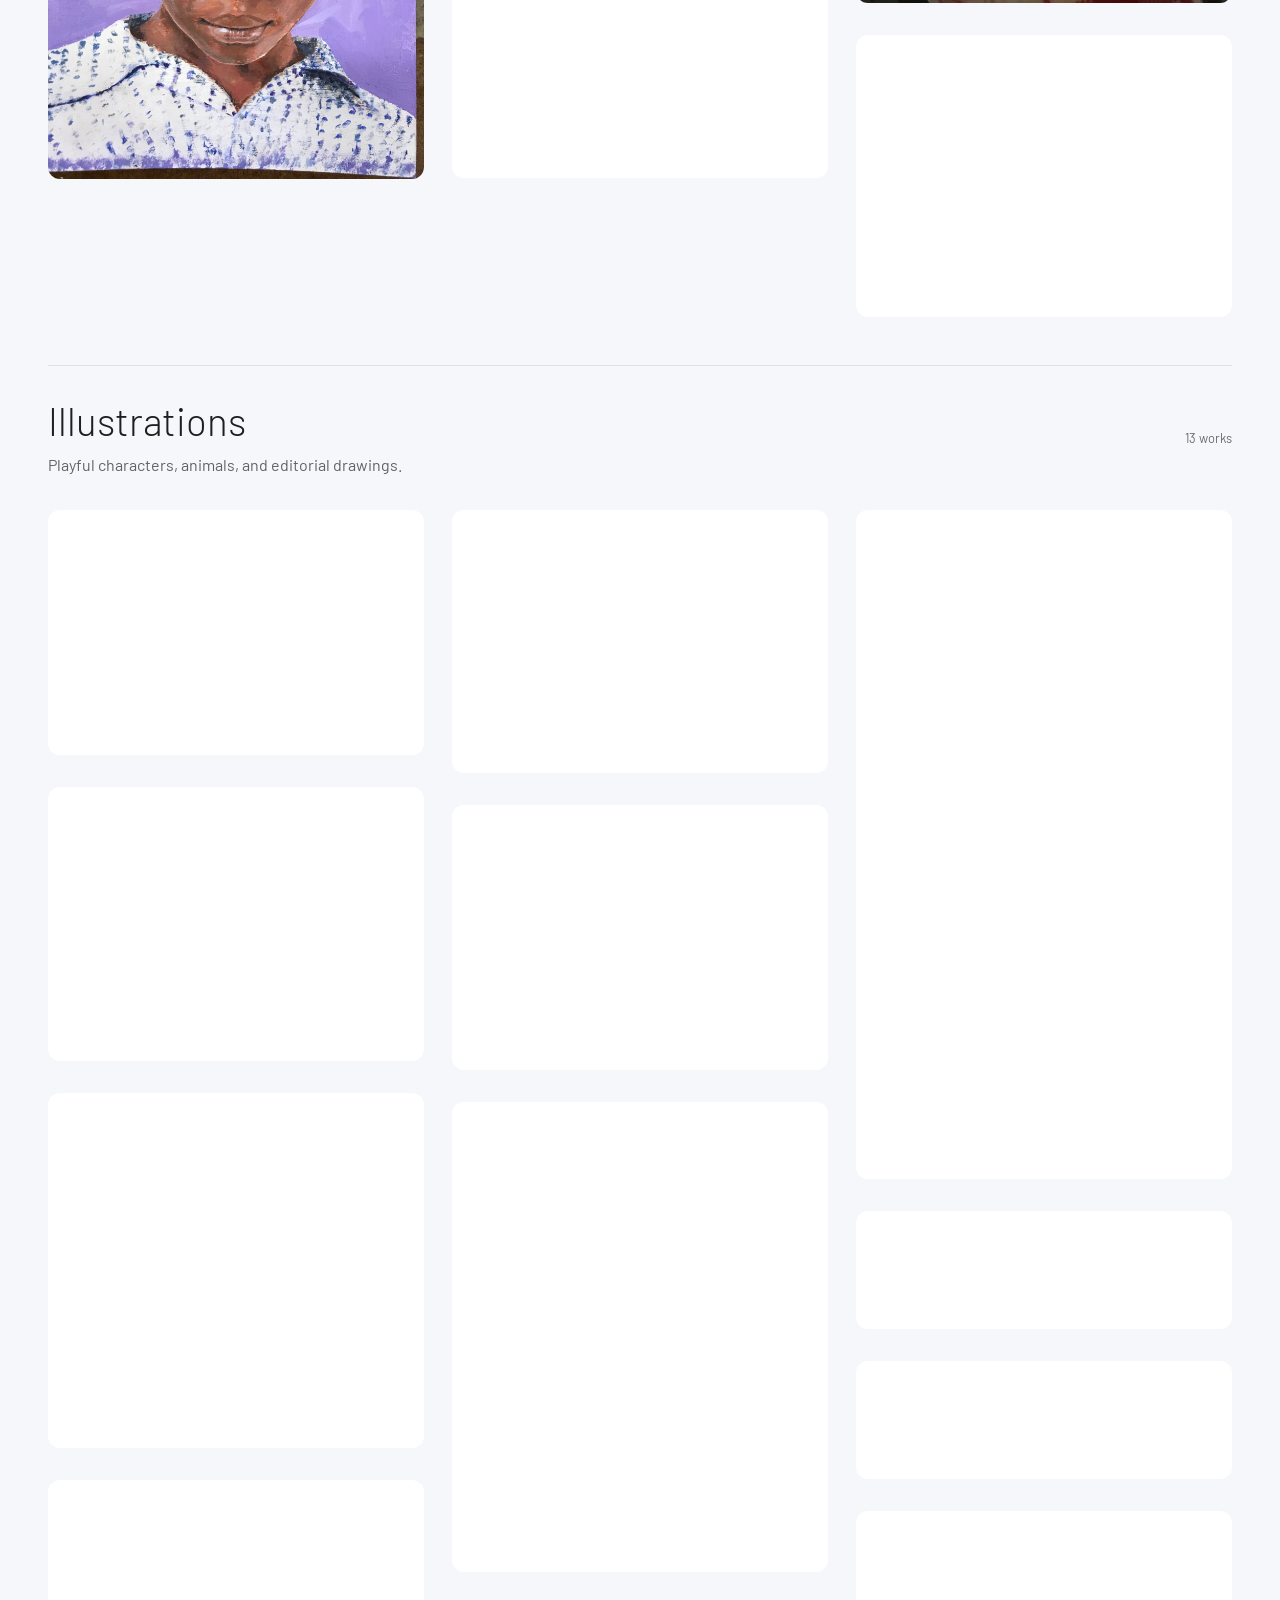
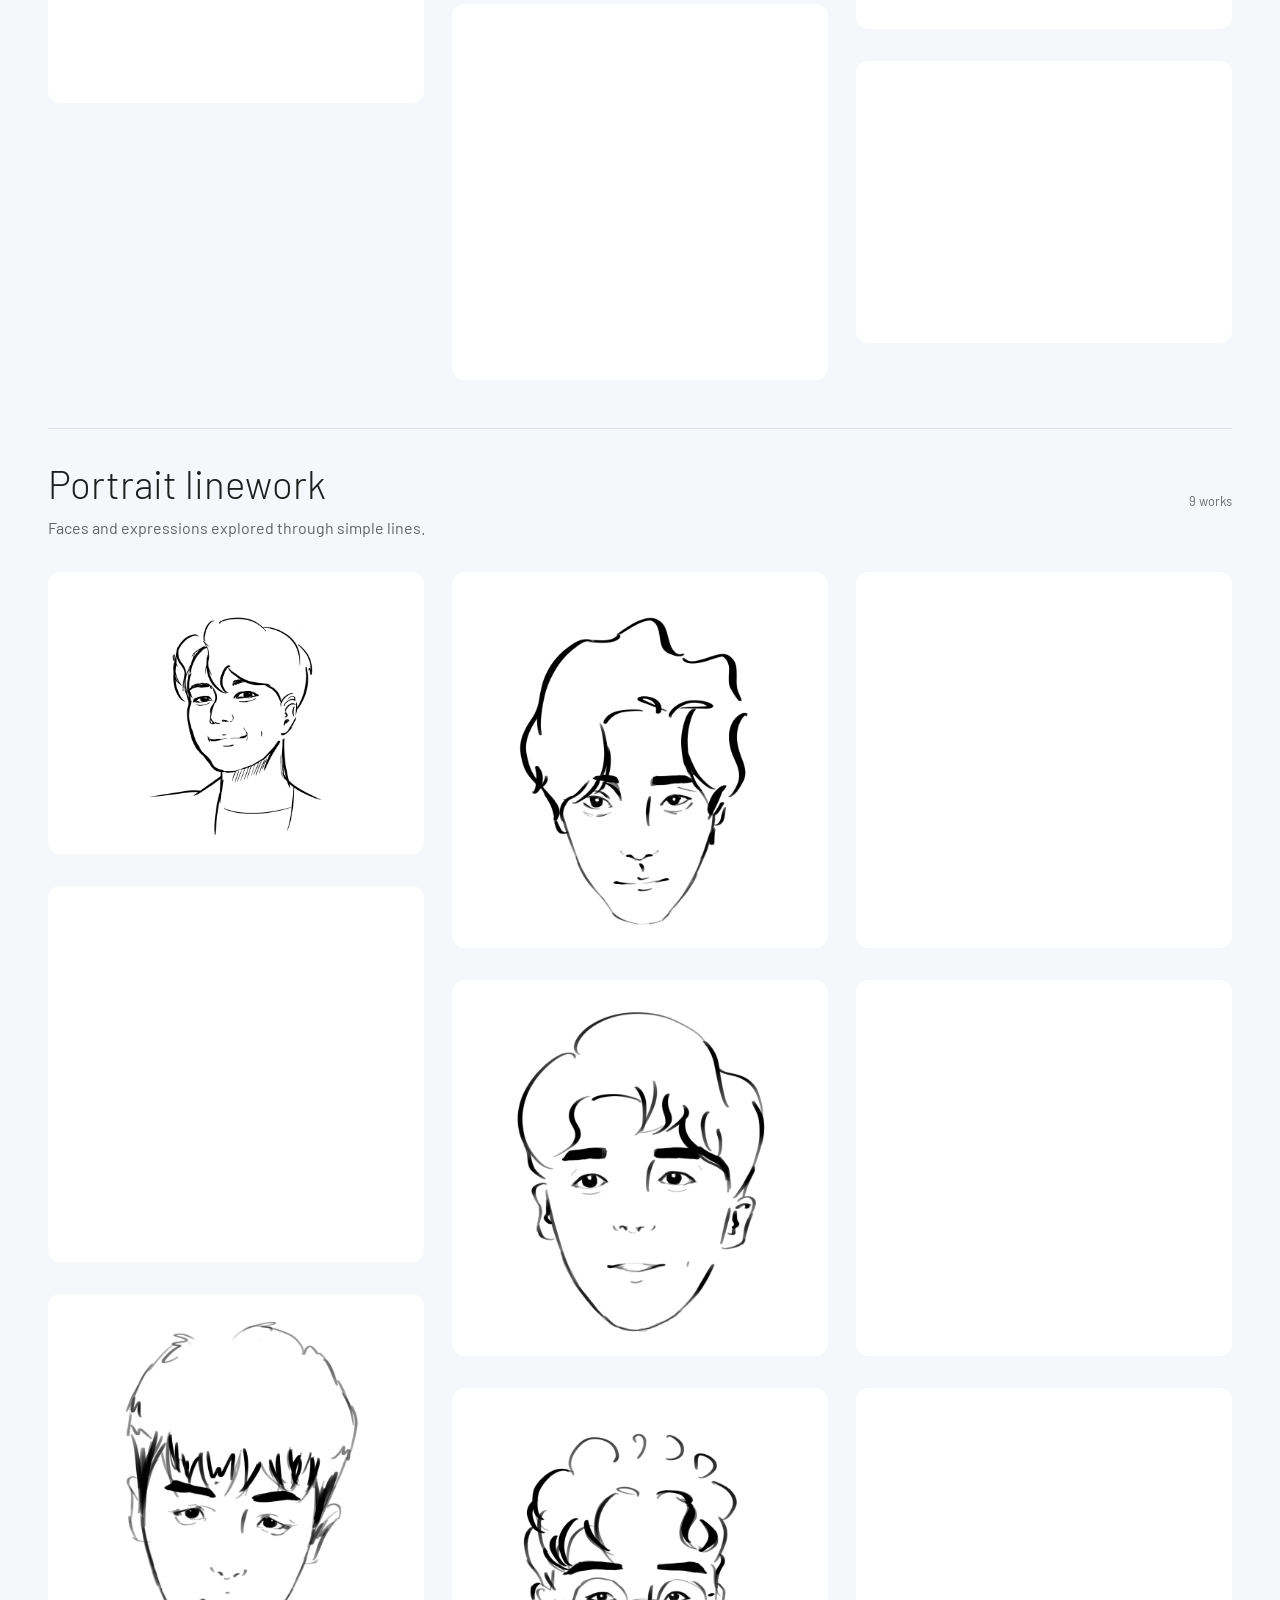
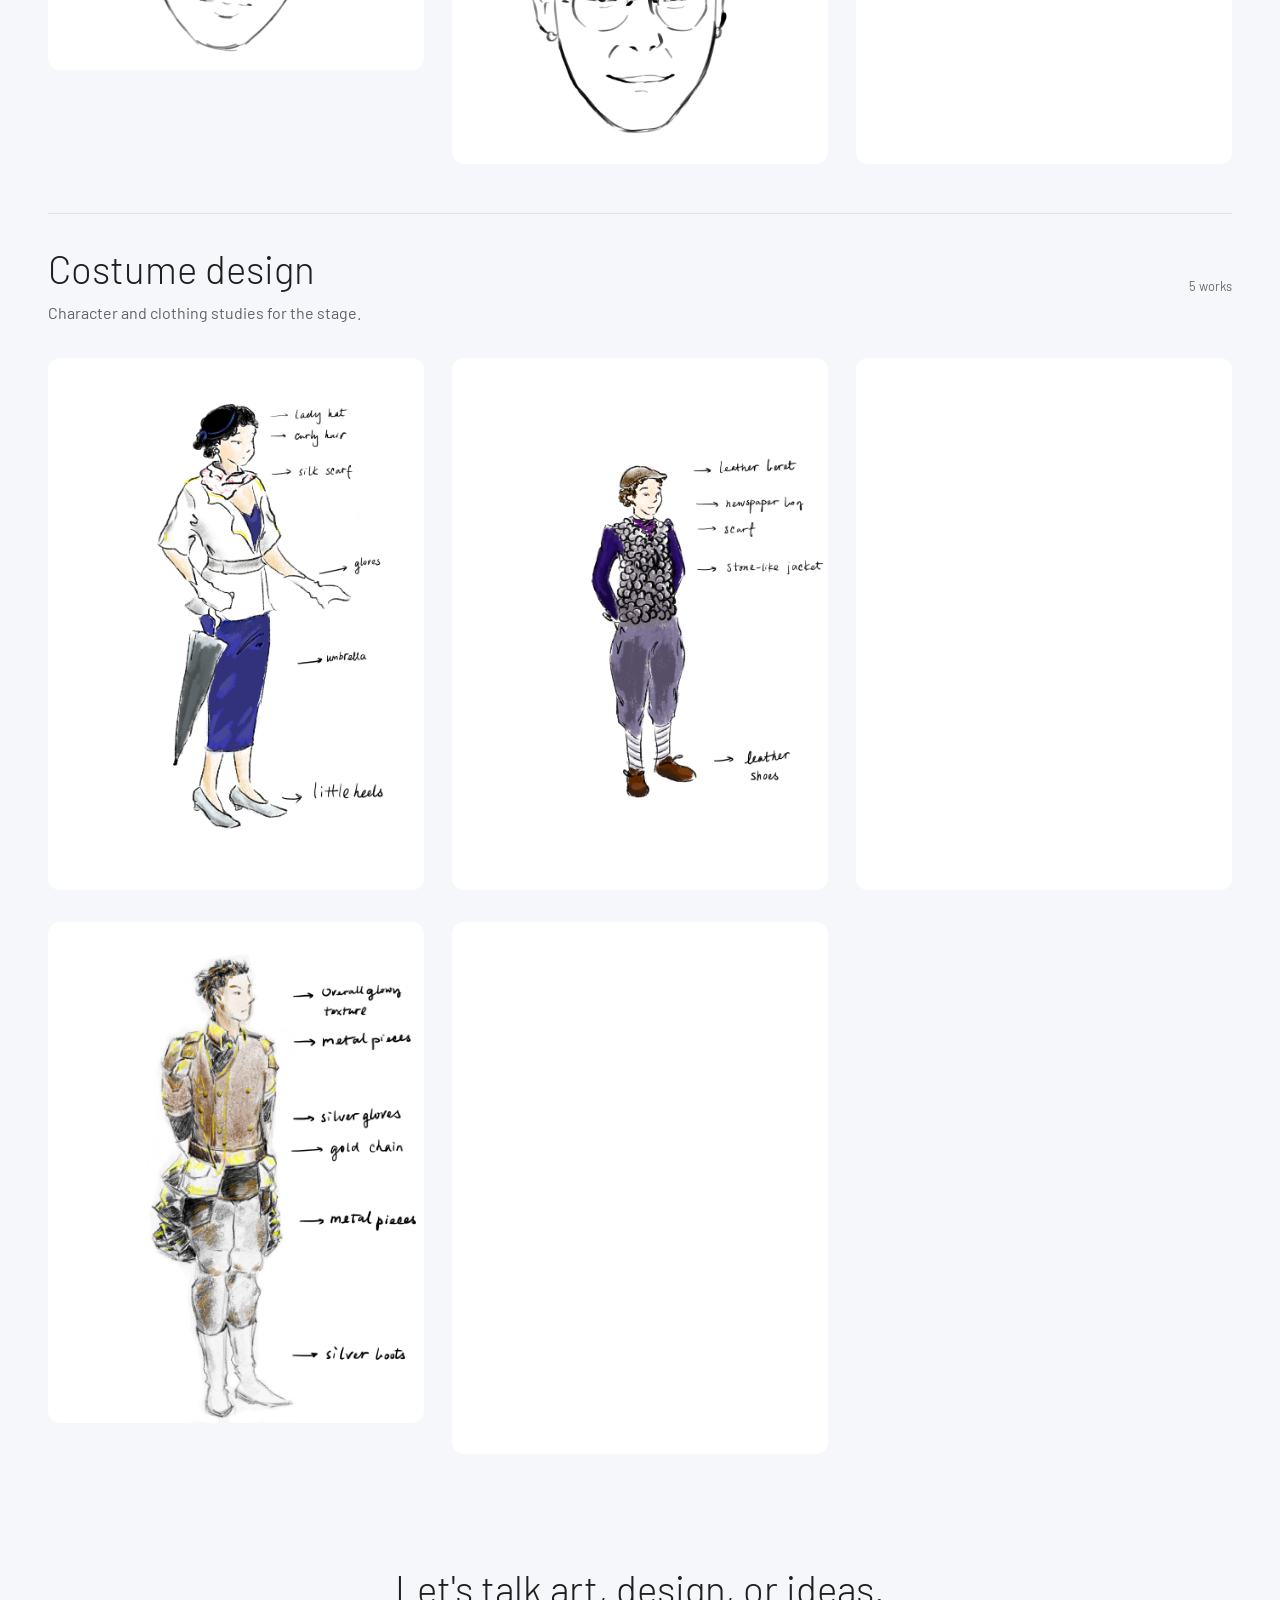
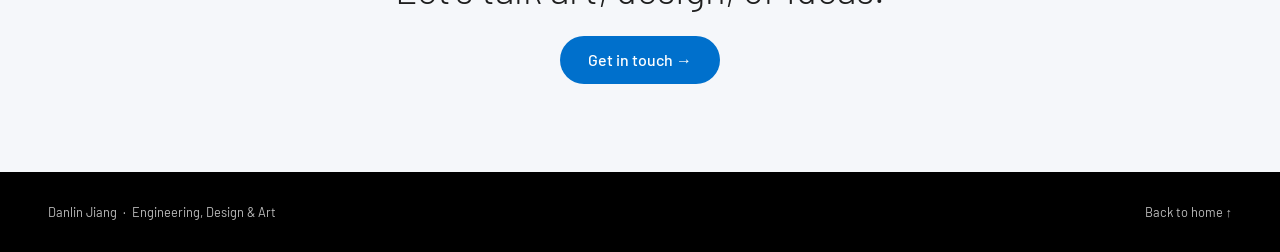
==== commit c1387963: "Expand artwork gallery with four categories and 43 works" ====
--- a/artwork.html
+++ b/artwork.html
@@ -4,13 +4,13 @@
   <meta charset="UTF-8" />
   <meta name="viewport" content="width=device-width, initial-scale=1" />
   <title>Art &amp; Creative Work — Danlin Jiang</title>
-  <meta name="description" content="Explore Danlin Jiang's artwork: portraits, drawings, prints, and playful character illustrations." />
+  <meta name="description" content="Explore Danlin Jiang's artwork: paintings, illustrations, portrait linework, and costume design." />
   <link rel="icon" type="image/png" href="icon.png" />
   <link rel="preconnect" href="https://fonts.googleapis.com" />
   <link rel="preconnect" href="https://fonts.gstatic.com" crossorigin />
   <link href="https://fonts.googleapis.com/css2?family=Barlow:wght@300;400;500;600;700&display=swap" rel="stylesheet" />
-  <link rel="stylesheet" href="artwork.css?v=2" />
-  <script src="artwork.js?v=2" defer></script>
+  <link rel="stylesheet" href="artwork.css?v=3" />
+  <script src="artwork.js?v=3" defer></script>
 </head>
 <body>
   <a class="skip-link" href="#gallery">Skip to artwork</a>
@@ -24,122 +24,310 @@
     <section class="gallery-intro" aria-labelledby="page-title">
       <p class="eyebrow">Danlin Jiang / Art &amp; creative work</p>
       <h1 id="page-title">A different side<br>of what I make.</h1>
-      <div class="intro-bottom"><p>Portraits, drawings, and playful visual explorations. A collection of the things I create beyond code and circuits.</p><span class="collection-count">16 works &nbsp; / &nbsp; An ongoing collection</span></div>
+      <div class="intro-bottom"><p>Paintings, illustrations, portrait linework, and costume design. A collection of the things I create beyond code and circuits.</p><span class="collection-count">43 works &nbsp; / &nbsp; An ongoing collection</span></div>
     </section>
-    <section id="gallery" class="gallery" aria-label="Artwork gallery">
-      <figure id="work-01" class="work">
+    <nav class="category-nav" aria-label="Artwork categories">
+      <a href="#paintings">Paintings &amp; studies <span>16</span></a>
+      <a href="#illustrations">Illustrations <span>13</span></a>
+      <a href="#linework">Portrait linework <span>9</span></a>
+      <a href="#costume">Costume design <span>5</span></a>
+    </nav>
+    <div id="gallery">
+      <section id="paintings" class="gallery-group" aria-labelledby="paintings-title">
+        <div class="category-heading"><div><h2 id="paintings-title">Paintings &amp; studies</h2><p>Portraits, color studies, and experiments on paper and canvas.</p></div><span>16 works</span></div>
+        <div class="gallery">
+        <figure id="work-01" class="work">
         <a href="artwork/85F141ED-7B7D-459D-B89A-2A373BA2DA3B-8906-0000144AEAD72AE8_tmp.jpg" data-artwork aria-label="Enlarge graphite portrait study">
           <img src="artwork/85F141ED-7B7D-459D-B89A-2A373BA2DA3B-8906-0000144AEAD72AE8_tmp.jpg" alt="A graphite drawing of a sculpted male bust on paper" width="1080" height="1440" loading="lazy" decoding="async" />
           <span class="enlarge" aria-hidden="true">View artwork &nearr;</span>
         </a>
 
       </figure>
-      <figure id="work-02" class="work">
+        <figure id="work-02" class="work">
         <a href="artwork/IMG_0579.jpg" data-artwork aria-label="Enlarge portrait in pink and blue">
           <img src="artwork/IMG_0579.jpg" alt="A painted portrait of a person with glasses and a blue jacket against a pink background" width="1080" height="1440" loading="lazy" decoding="async" />
           <span class="enlarge" aria-hidden="true">View artwork &nearr;</span>
         </a>
 
       </figure>
-      <figure id="work-03" class="work">
+        <figure id="work-04" class="work">
+        <a href="artwork/IMG_1299.jpg" data-artwork aria-label="Enlarge fantasy character study">
+          <img src="artwork/IMG_1299.jpg" alt="A painted fantasy figure in flowing blue and gold clothing against a dark background" width="3024" height="4032" loading="lazy" decoding="async" />
+          <span class="enlarge" aria-hidden="true">View artwork &nearr;</span>
+        </a>
+
+      </figure>
+        <figure id="work-05" class="work">
+        <a href="artwork/IMG_2328.jpg" data-artwork aria-label="Enlarge portrait in red">
+          <img src="artwork/IMG_2328.jpg" alt="A painted portrait of a child wearing a red striped shirt" width="3024" height="4032" loading="lazy" decoding="async" />
+          <span class="enlarge" aria-hidden="true">View artwork &nearr;</span>
+        </a>
+
+      </figure>
+        <figure id="work-06" class="work">
+        <a href="artwork/IMG_2402.jpg" data-artwork aria-label="Enlarge portrait against violet">
+          <img src="artwork/IMG_2402.jpg" alt="A painted portrait of a child in a patterned white shirt against a violet background" width="2939" height="3919" loading="lazy" decoding="async" />
+          <span class="enlarge" aria-hidden="true">View artwork &nearr;</span>
+        </a>
+
+      </figure>
+        <figure id="work-07" class="work">
+        <a href="artwork/IMG_3390.jpg" data-artwork aria-label="Enlarge print study">
+          <img src="artwork/IMG_3390.jpg" alt="A blue print with layered organic patterns and linework" width="3024" height="4032" loading="lazy" decoding="async" />
+          <span class="enlarge" aria-hidden="true">View artwork &nearr;</span>
+        </a>
+
+      </figure>
+        <figure id="work-08" class="work">
+        <a href="artwork/IMG_3740.jpg" data-artwork aria-label="Enlarge by the water">
+          <img src="artwork/IMG_3740.jpg" alt="A painting on an easel of a woman beside bright blue water" width="3024" height="4032" loading="lazy" decoding="async" />
+          <span class="enlarge" aria-hidden="true">View artwork &nearr;</span>
+        </a>
+
+      </figure>
+        <figure id="work-09" class="work">
+        <a href="artwork/IMG_3869.jpg" data-artwork aria-label="Enlarge portrait in warm tones">
+          <img src="artwork/IMG_3869.jpg" alt="A painted portrait of a young person with dark hair in warm pink and cream tones" width="3024" height="4032" loading="lazy" decoding="async" />
+          <span class="enlarge" aria-hidden="true">View artwork &nearr;</span>
+        </a>
+
+      </figure>
+        <figure id="work-10" class="work">
+        <a href="artwork/IMG_6921.jpg" data-artwork aria-label="Enlarge smiling portrait study">
+          <img src="artwork/IMG_6921.jpg" alt="A monochrome portrait drawing of a smiling man on paper" width="3024" height="4032" loading="lazy" decoding="async" />
+          <span class="enlarge" aria-hidden="true">View artwork &nearr;</span>
+        </a>
+
+      </figure>
+        <figure id="work-11" class="work">
+        <a href="artwork/IMG_6933.jpg" data-artwork aria-label="Enlarge portrait with glasses">
+          <img src="artwork/IMG_6933.jpg" alt="A monochrome portrait drawing of a smiling older man wearing glasses" width="3024" height="4032" loading="lazy" decoding="async" />
+          <span class="enlarge" aria-hidden="true">View artwork &nearr;</span>
+        </a>
+
+      </figure>
+        <figure id="work-20" class="work">
+          <a href="artwork/IMG_1483.jpg" data-artwork aria-label="Enlarge artwork">
+            <img src="artwork/IMG_1483.jpg" alt="Five colorful portrait paintings displayed in a row" width="2844" height="1600" loading="lazy" decoding="async" />
+            <span class="enlarge" aria-hidden="true">View artwork &nearr;</span>
+          </a>
+        </figure>
+        <figure id="work-21" class="work">
+          <a href="artwork/IMG_1484.jpg" data-artwork aria-label="Enlarge artwork">
+            <img src="artwork/IMG_1484.jpg" alt="A warm yellow portrait painting on a wooden easel" width="1080" height="1920" loading="lazy" decoding="async" />
+            <span class="enlarge" aria-hidden="true">View artwork &nearr;</span>
+          </a>
+        </figure>
+        <figure id="work-22" class="work">
+          <a href="artwork/IMG_1485.jpg" data-artwork aria-label="Enlarge artwork">
+            <img src="artwork/IMG_1485.jpg" alt="A painting of two dogs against a red background" width="1706" height="1280" loading="lazy" decoding="async" />
+            <span class="enlarge" aria-hidden="true">View artwork &nearr;</span>
+          </a>
+        </figure>
+        <figure id="work-23" class="work">
+          <a href="artwork/IMG_1486.jpg" data-artwork aria-label="Enlarge artwork">
+            <img src="artwork/IMG_1486.jpg" alt="A portrait painting of a smiling person wearing glasses" width="1080" height="1920" loading="lazy" decoding="async" />
+            <span class="enlarge" aria-hidden="true">View artwork &nearr;</span>
+          </a>
+        </figure>
+        <figure id="work-24" class="work">
+          <a href="artwork/IMG_1487.jpg" data-artwork aria-label="Enlarge artwork">
+            <img src="artwork/IMG_1487.jpg" alt="A sheet of six prints with layered organic shapes" width="1280" height="1706" loading="lazy" decoding="async" />
+            <span class="enlarge" aria-hidden="true">View artwork &nearr;</span>
+          </a>
+        </figure>
+        <figure id="work-25" class="work">
+          <a href="artwork/IMG_1488.jpg" data-artwork aria-label="Enlarge artwork">
+            <img src="artwork/IMG_1488.jpg" alt="A seascape painting with figures in shallow water" width="1440" height="1080" loading="lazy" decoding="async" />
+            <span class="enlarge" aria-hidden="true">View artwork &nearr;</span>
+          </a>
+        </figure>
+        </div>
+      </section>
+      <section id="illustrations" class="gallery-group" aria-labelledby="illustrations-title">
+        <div class="category-heading"><div><h2 id="illustrations-title">Illustrations</h2><p>Playful characters, animals, and editorial drawings.</p></div><span>13 works</span></div>
+        <div class="gallery">
+        <figure id="work-03" class="work">
         <a href="artwork/IMG_1092.jpg" data-artwork aria-label="Enlarge cat expressions">
           <img src="artwork/IMG_1092.jpg" alt="Nine illustrated cat faces with different expressions" width="1656" height="1080" loading="lazy" decoding="async" />
           <span class="enlarge" aria-hidden="true">View artwork &nearr;</span>
         </a>
 
       </figure>
-      <figure id="work-04" class="work">
-        <a href="artwork/IMG_1299.jpg" data-artwork aria-label="Enlarge fantasy character study">
-          <img src="artwork/IMG_1299.jpg" alt="A painted fantasy figure in flowing blue and gold clothing against a dark background" width="3024" height="4032" loading="lazy" decoding="async" />
-          <span class="enlarge" aria-hidden="true">View artwork &nearr;</span>
-        </a>
-
-      </figure>
-      <figure id="work-05" class="work">
-        <a href="artwork/IMG_2328.jpg" data-artwork aria-label="Enlarge portrait in red">
-          <img src="artwork/IMG_2328.jpg" alt="A painted portrait of a child wearing a red striped shirt" width="3024" height="4032" loading="lazy" decoding="async" />
-          <span class="enlarge" aria-hidden="true">View artwork &nearr;</span>
-        </a>
-
-      </figure>
-      <figure id="work-06" class="work">
-        <a href="artwork/IMG_2402.jpg" data-artwork aria-label="Enlarge portrait against violet">
-          <img src="artwork/IMG_2402.jpg" alt="A painted portrait of a child in a patterned white shirt against a violet background" width="2939" height="3919" loading="lazy" decoding="async" />
-          <span class="enlarge" aria-hidden="true">View artwork &nearr;</span>
-        </a>
-
-      </figure>
-      <figure id="work-07" class="work">
-        <a href="artwork/IMG_3390.jpg" data-artwork aria-label="Enlarge print study">
-          <img src="artwork/IMG_3390.jpg" alt="A blue print with layered organic patterns and linework" width="3024" height="4032" loading="lazy" decoding="async" />
-          <span class="enlarge" aria-hidden="true">View artwork &nearr;</span>
-        </a>
-
-      </figure>
-      <figure id="work-08" class="work">
-        <a href="artwork/IMG_3740.jpg" data-artwork aria-label="Enlarge by the water">
-          <img src="artwork/IMG_3740.jpg" alt="A painting on an easel of a woman beside bright blue water" width="3024" height="4032" loading="lazy" decoding="async" />
-          <span class="enlarge" aria-hidden="true">View artwork &nearr;</span>
-        </a>
-
-      </figure>
-      <figure id="work-09" class="work">
-        <a href="artwork/IMG_3869.jpg" data-artwork aria-label="Enlarge portrait in warm tones">
-          <img src="artwork/IMG_3869.jpg" alt="A painted portrait of a young person with dark hair in warm pink and cream tones" width="3024" height="4032" loading="lazy" decoding="async" />
-          <span class="enlarge" aria-hidden="true">View artwork &nearr;</span>
-        </a>
-
-      </figure>
-      <figure id="work-10" class="work">
-        <a href="artwork/IMG_6921.jpg" data-artwork aria-label="Enlarge smiling portrait study">
-          <img src="artwork/IMG_6921.jpg" alt="A monochrome portrait drawing of a smiling man on paper" width="3024" height="4032" loading="lazy" decoding="async" />
-          <span class="enlarge" aria-hidden="true">View artwork &nearr;</span>
-        </a>
-
-      </figure>
-      <figure id="work-11" class="work">
-        <a href="artwork/IMG_6933.jpg" data-artwork aria-label="Enlarge portrait with glasses">
-          <img src="artwork/IMG_6933.jpg" alt="A monochrome portrait drawing of a smiling older man wearing glasses" width="3024" height="4032" loading="lazy" decoding="async" />
-          <span class="enlarge" aria-hidden="true">View artwork &nearr;</span>
-        </a>
-
-      </figure>
-      <figure id="work-12" class="work">
+        <figure id="work-12" class="work">
         <a href="artwork/Untitled_Artwork%20%281%29.jpg" data-artwork aria-label="Enlarge seal illustration">
           <img src="artwork/Untitled_Artwork%20%281%29.jpg" alt="An illustrated brown seal with a smaller animal in front" width="1594" height="1161" loading="lazy" decoding="async" />
           <span class="enlarge" aria-hidden="true">View artwork &nearr;</span>
         </a>
 
       </figure>
-      <figure id="work-13" class="work">
+        <figure id="work-13" class="work">
         <a href="artwork/Untitled_Artwork%201.png" data-artwork aria-label="Enlarge green character illustration">
           <img src="artwork/Untitled_Artwork%201.png" alt="A small illustrated character wearing a green mask with a round opening" width="1268" height="1197" loading="lazy" decoding="async" />
           <span class="enlarge" aria-hidden="true">View artwork &nearr;</span>
         </a>
 
       </figure>
-      <figure id="work-14" class="work">
+        <figure id="work-14" class="work">
         <a href="artwork/Untitled_Artwork%203.jpg" data-artwork aria-label="Enlarge sea lion and otter">
           <img src="artwork/Untitled_Artwork%203.jpg" alt="An illustration of a dark sea lion facing a small brown otter" width="2236" height="1327" loading="lazy" decoding="async" />
           <span class="enlarge" aria-hidden="true">View artwork &nearr;</span>
         </a>
 
       </figure>
-      <figure id="work-15" class="work">
+        <figure id="work-15" class="work">
         <a href="artwork/Untitled_Artwork.jpg" data-artwork aria-label="Enlarge character group">
           <img src="artwork/Untitled_Artwork.jpg" alt="Five small cartoon characters arranged above playful lettering" width="2388" height="1668" loading="lazy" decoding="async" />
           <span class="enlarge" aria-hidden="true">View artwork &nearr;</span>
         </a>
 
       </figure>
-      <figure id="work-16" class="work">
+        <figure id="work-16" class="work">
         <a href="artwork/Untitled_Artwork.png" data-artwork aria-label="Enlarge blue-haired character">
           <img src="artwork/Untitled_Artwork.png" alt="A round-faced cartoon character with blue and green hair surrounded by flowing black lines" width="1200" height="846" loading="lazy" decoding="async" />
           <span class="enlarge" aria-hidden="true">View artwork &nearr;</span>
         </a>
 
       </figure>
-    </section>
+        <figure id="work-17" class="work">
+          <a href="artwork/cats.jpg" data-artwork aria-label="Enlarge artwork">
+            <img src="artwork/cats.jpg" alt="Three playful cat characters against a tan background" width="6236" height="7795" loading="lazy" decoding="async" />
+            <span class="enlarge" aria-hidden="true">View artwork &nearr;</span>
+          </a>
+        </figure>
+        <figure id="work-18" class="work">
+          <a href="artwork/figures.jpg" data-artwork aria-label="Enlarge artwork">
+            <img src="artwork/figures.jpg" alt="Four expressive character portraits drawn in colored lines" width="2388" height="2388" loading="lazy" decoding="async" />
+            <span class="enlarge" aria-hidden="true">View artwork &nearr;</span>
+          </a>
+        </figure>
+        <figure id="work-19" class="work">
+          <a href="artwork/IMG_1423.jpg" data-artwork aria-label="Enlarge artwork">
+            <img src="artwork/IMG_1423.jpg" alt="A page of small animal and cartoon character drawings" width="1080" height="1920" loading="lazy" decoding="async" />
+            <span class="enlarge" aria-hidden="true">View artwork &nearr;</span>
+          </a>
+        </figure>
+        <figure id="work-26" class="work">
+          <a href="artwork/slide-02-artwork-01.png" data-artwork aria-label="Enlarge artwork">
+            <img src="artwork/slide-02-artwork-01.png" alt="An editorial illustration of people gathered around a table" width="2218" height="697" loading="lazy" decoding="async" />
+            <span class="enlarge" aria-hidden="true">View artwork &nearr;</span>
+          </a>
+        </figure>
+        <figure id="work-27" class="work">
+          <a href="artwork/slide-03-artwork-01.png" data-artwork aria-label="Enlarge artwork">
+            <img src="artwork/slide-03-artwork-01.png" alt="An editorial illustration of people with a laptop and documents" width="2218" height="697" loading="lazy" decoding="async" />
+            <span class="enlarge" aria-hidden="true">View artwork &nearr;</span>
+          </a>
+        </figure>
+        <figure id="work-28" class="work">
+          <a href="artwork/slide-04-artwork-01.png" data-artwork aria-label="Enlarge artwork">
+            <img src="artwork/slide-04-artwork-01.png" alt="An editorial illustration of two hands shaking" width="2218" height="697" loading="lazy" decoding="async" />
+            <span class="enlarge" aria-hidden="true">View artwork &nearr;</span>
+          </a>
+        </figure>
+        <figure id="work-29" class="work">
+          <a href="artwork/slide-05-artwork-01.png" data-artwork aria-label="Enlarge artwork">
+            <img src="artwork/slide-05-artwork-01.png" alt="LaunchIt graphic with a hand-drawn illustration" width="2224" height="1668" loading="lazy" decoding="async" />
+            <span class="enlarge" aria-hidden="true">View artwork &nearr;</span>
+          </a>
+        </figure>
+        </div>
+      </section>
+      <section id="linework" class="gallery-group" aria-labelledby="linework-title">
+        <div class="category-heading"><div><h2 id="linework-title">Portrait linework</h2><p>Faces and expressions explored through simple lines.</p></div><span>9 works</span></div>
+        <div class="gallery">
+        <figure id="work-35" class="work">
+          <a href="artwork/slide-11-artwork-01.png" data-artwork aria-label="Enlarge artwork">
+            <img src="artwork/slide-11-artwork-01.png" alt="Line portrait with swept hair and a collared shirt" width="2224" height="1668" loading="lazy" decoding="async" />
+            <span class="enlarge" aria-hidden="true">View artwork &nearr;</span>
+          </a>
+        </figure>
+        <figure id="work-36" class="work">
+          <a href="artwork/slide-12-artwork-01.png" data-artwork aria-label="Enlarge artwork">
+            <img src="artwork/slide-12-artwork-01.png" alt="Front-facing line portrait with short swept hair" width="2048" height="2048" loading="lazy" decoding="async" />
+            <span class="enlarge" aria-hidden="true">View artwork &nearr;</span>
+          </a>
+        </figure>
+        <figure id="work-37" class="work">
+          <a href="artwork/slide-12-artwork-02.png" data-artwork aria-label="Enlarge artwork">
+            <img src="artwork/slide-12-artwork-02.png" alt="Front-facing line portrait with a straight fringe" width="2048" height="2048" loading="lazy" decoding="async" />
+            <span class="enlarge" aria-hidden="true">View artwork &nearr;</span>
+          </a>
+        </figure>
+        <figure id="work-38" class="work">
+          <a href="artwork/slide-13-artwork-01.png" data-artwork aria-label="Enlarge artwork">
+            <img src="artwork/slide-13-artwork-01.png" alt="Line portrait with wavy center-parted hair" width="2048" height="2048" loading="lazy" decoding="async" />
+            <span class="enlarge" aria-hidden="true">View artwork &nearr;</span>
+          </a>
+        </figure>
+        <figure id="work-39" class="work">
+          <a href="artwork/slide-13-artwork-02.png" data-artwork aria-label="Enlarge artwork">
+            <img src="artwork/slide-13-artwork-02.png" alt="Line portrait with loosely curled hair" width="2048" height="2048" loading="lazy" decoding="async" />
+            <span class="enlarge" aria-hidden="true">View artwork &nearr;</span>
+          </a>
+        </figure>
+        <figure id="work-40" class="work">
+          <a href="artwork/slide-14-artwork-01.png" data-artwork aria-label="Enlarge artwork">
+            <img src="artwork/slide-14-artwork-01.png" alt="Line portrait with round glasses and curly hair" width="2048" height="2048" loading="lazy" decoding="async" />
+            <span class="enlarge" aria-hidden="true">View artwork &nearr;</span>
+          </a>
+        </figure>
+        <figure id="work-41" class="work">
+          <a href="artwork/slide-14-artwork-02.png" data-artwork aria-label="Enlarge artwork">
+            <img src="artwork/slide-14-artwork-02.png" alt="Line portrait with side-parted hair and an open collar" width="2048" height="2048" loading="lazy" decoding="async" />
+            <span class="enlarge" aria-hidden="true">View artwork &nearr;</span>
+          </a>
+        </figure>
+        <figure id="work-42" class="work">
+          <a href="artwork/slide-15-artwork-01.png" data-artwork aria-label="Enlarge artwork">
+            <img src="artwork/slide-15-artwork-01.png" alt="Line portrait with swept wavy hair" width="2048" height="2048" loading="lazy" decoding="async" />
+            <span class="enlarge" aria-hidden="true">View artwork &nearr;</span>
+          </a>
+        </figure>
+        <figure id="work-43" class="work">
+          <a href="artwork/slide-15-artwork-02.png" data-artwork aria-label="Enlarge artwork">
+            <img src="artwork/slide-15-artwork-02.png" alt="Line portrait of a smiling person with short curly hair" width="2048" height="2048" loading="lazy" decoding="async" />
+            <span class="enlarge" aria-hidden="true">View artwork &nearr;</span>
+          </a>
+        </figure>
+        </div>
+      </section>
+      <section id="costume" class="gallery-group" aria-labelledby="costume-title">
+        <div class="category-heading"><div><h2 id="costume-title">Costume design</h2><p>Character and clothing studies for the stage.</p></div><span>5 works</span></div>
+        <div class="gallery">
+        <figure id="work-30" class="work">
+          <a href="artwork/slide-07-artwork-01.png" data-artwork aria-label="Enlarge artwork">
+            <img src="artwork/slide-07-artwork-01.png" alt="Costume design sketch of a woman with an umbrella and blue skirt" width="1767" height="2500" loading="lazy" decoding="async" />
+            <span class="enlarge" aria-hidden="true">View artwork &nearr;</span>
+          </a>
+        </figure>
+        <figure id="work-31" class="work">
+          <a href="artwork/slide-07-artwork-02.png" data-artwork aria-label="Enlarge artwork">
+            <img src="artwork/slide-07-artwork-02.png" alt="Costume design sketch with layered clothing and silver accessories" width="1668" height="2224" loading="lazy" decoding="async" />
+            <span class="enlarge" aria-hidden="true">View artwork &nearr;</span>
+          </a>
+        </figure>
+        <figure id="work-32" class="work">
+          <a href="artwork/slide-08-artwork-01.png" data-artwork aria-label="Enlarge artwork">
+            <img src="artwork/slide-08-artwork-01.png" alt="Costume design sketch with a patterned vest and cropped trousers" width="1767" height="2500" loading="lazy" decoding="async" />
+            <span class="enlarge" aria-hidden="true">View artwork &nearr;</span>
+          </a>
+        </figure>
+        <figure id="work-33" class="work">
+          <a href="artwork/slide-08-artwork-02.png" data-artwork aria-label="Enlarge artwork">
+            <img src="artwork/slide-08-artwork-02.png" alt="Costume design sketch with a brown jacket and black trousers" width="1767" height="2500" loading="lazy" decoding="async" />
+            <span class="enlarge" aria-hidden="true">View artwork &nearr;</span>
+          </a>
+        </figure>
+        <figure id="work-34" class="work">
+          <a href="artwork/slide-09-artwork-01.png" data-artwork aria-label="Enlarge artwork">
+            <img src="artwork/slide-09-artwork-01.png" alt="Costume design sketch of a bearded man in a vest and trousers" width="1767" height="2500" loading="lazy" decoding="async" />
+            <span class="enlarge" aria-hidden="true">View artwork &nearr;</span>
+          </a>
+        </figure>
+        </div>
+      </section>
+    </div>
     <section class="gallery-outro"><h2>Let's talk art, design, or ideas.</h2><a class="button" href="index.html#contact">Get in touch &rarr;</a></section>
   </main>
   <footer><span>Danlin Jiang &nbsp;·&nbsp; Engineering, Design &amp; Art</span><a href="index.html">Back to home &uarr;</a></footer>
--- a/artwork.css
+++ b/artwork.css
@@ -20,7 +20,16 @@
 .intro-bottom{display:flex;justify-content:space-between;align-items:end;gap:32px;margin-top:32px}
 .intro-bottom p{max-width:520px;font-size:1.1rem;line-height:1.8;color:#626262}
 .collection-count{font-size:.8rem;color:#6b6b6b;white-space:nowrap;padding-bottom:6px}
-.gallery{columns:3;column-gap:28px;border-top:1px solid #dce2e9;padding-top:36px}
+.category-nav{display:flex;flex-wrap:wrap;gap:10px;padding:0 0 36px}
+.category-nav a{display:flex;align-items:center;gap:12px;padding:12px 18px;border:1px solid #c7d0db;border-radius:999px;background:#fff;font-size:.9rem}
+.category-nav a:hover{border-color:#0070cc;color:#0070cc}
+.category-nav a span{color:#767676;font-size:.75rem}
+.gallery-group{scroll-margin-top:100px;padding-bottom:48px}
+.category-heading{display:flex;align-items:center;justify-content:space-between;gap:24px;border-top:1px solid #dce2e9;padding:32px 0}
+.category-heading h2{margin-bottom:8px}
+.category-heading p{color:#626262;font-size:1rem;line-height:1.6}
+.category-heading>span{color:#6b6b6b;font-size:.8rem;white-space:nowrap}
+.gallery{columns:3;column-gap:28px}
 .work{break-inside:avoid;margin-bottom:32px;scroll-margin-top:100px}
 .work a{display:block;position:relative;background:#fff;border-radius:12px;overflow:hidden}
 .work img{display:block;width:100%;height:auto}
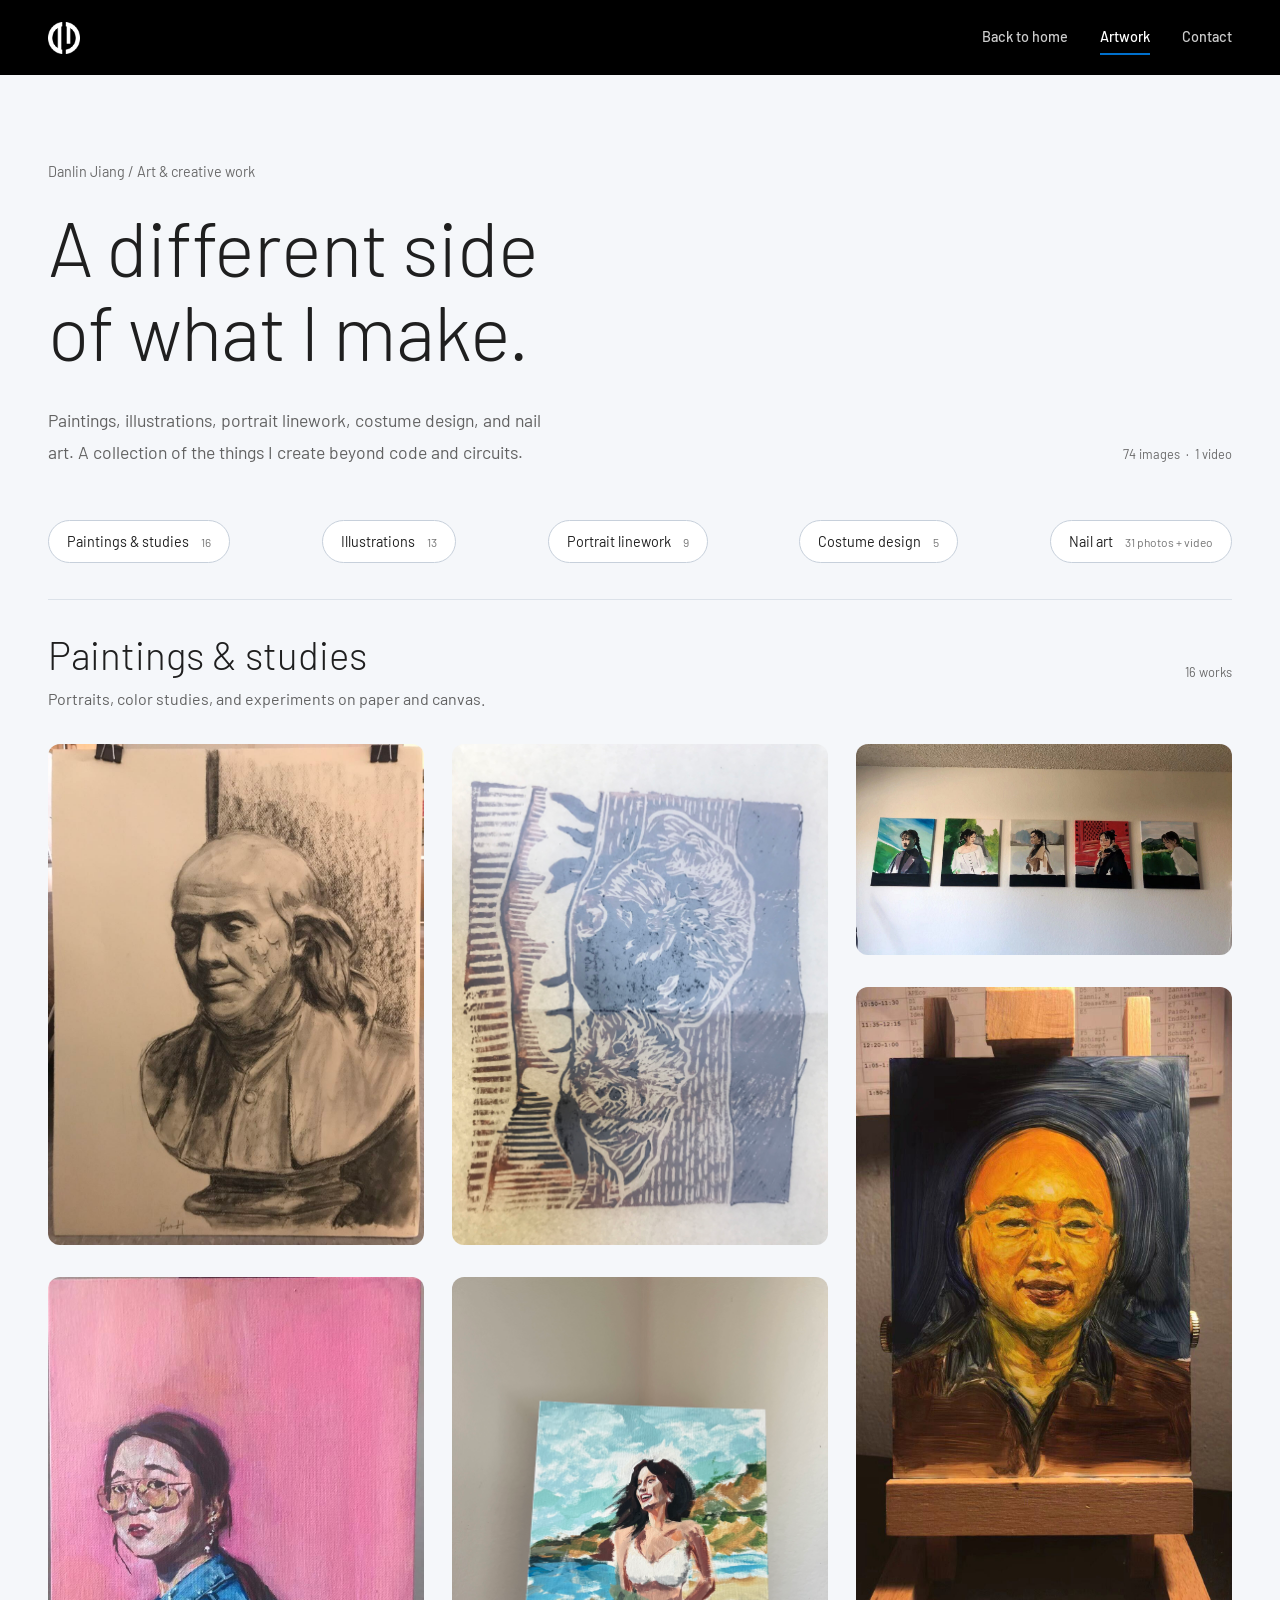
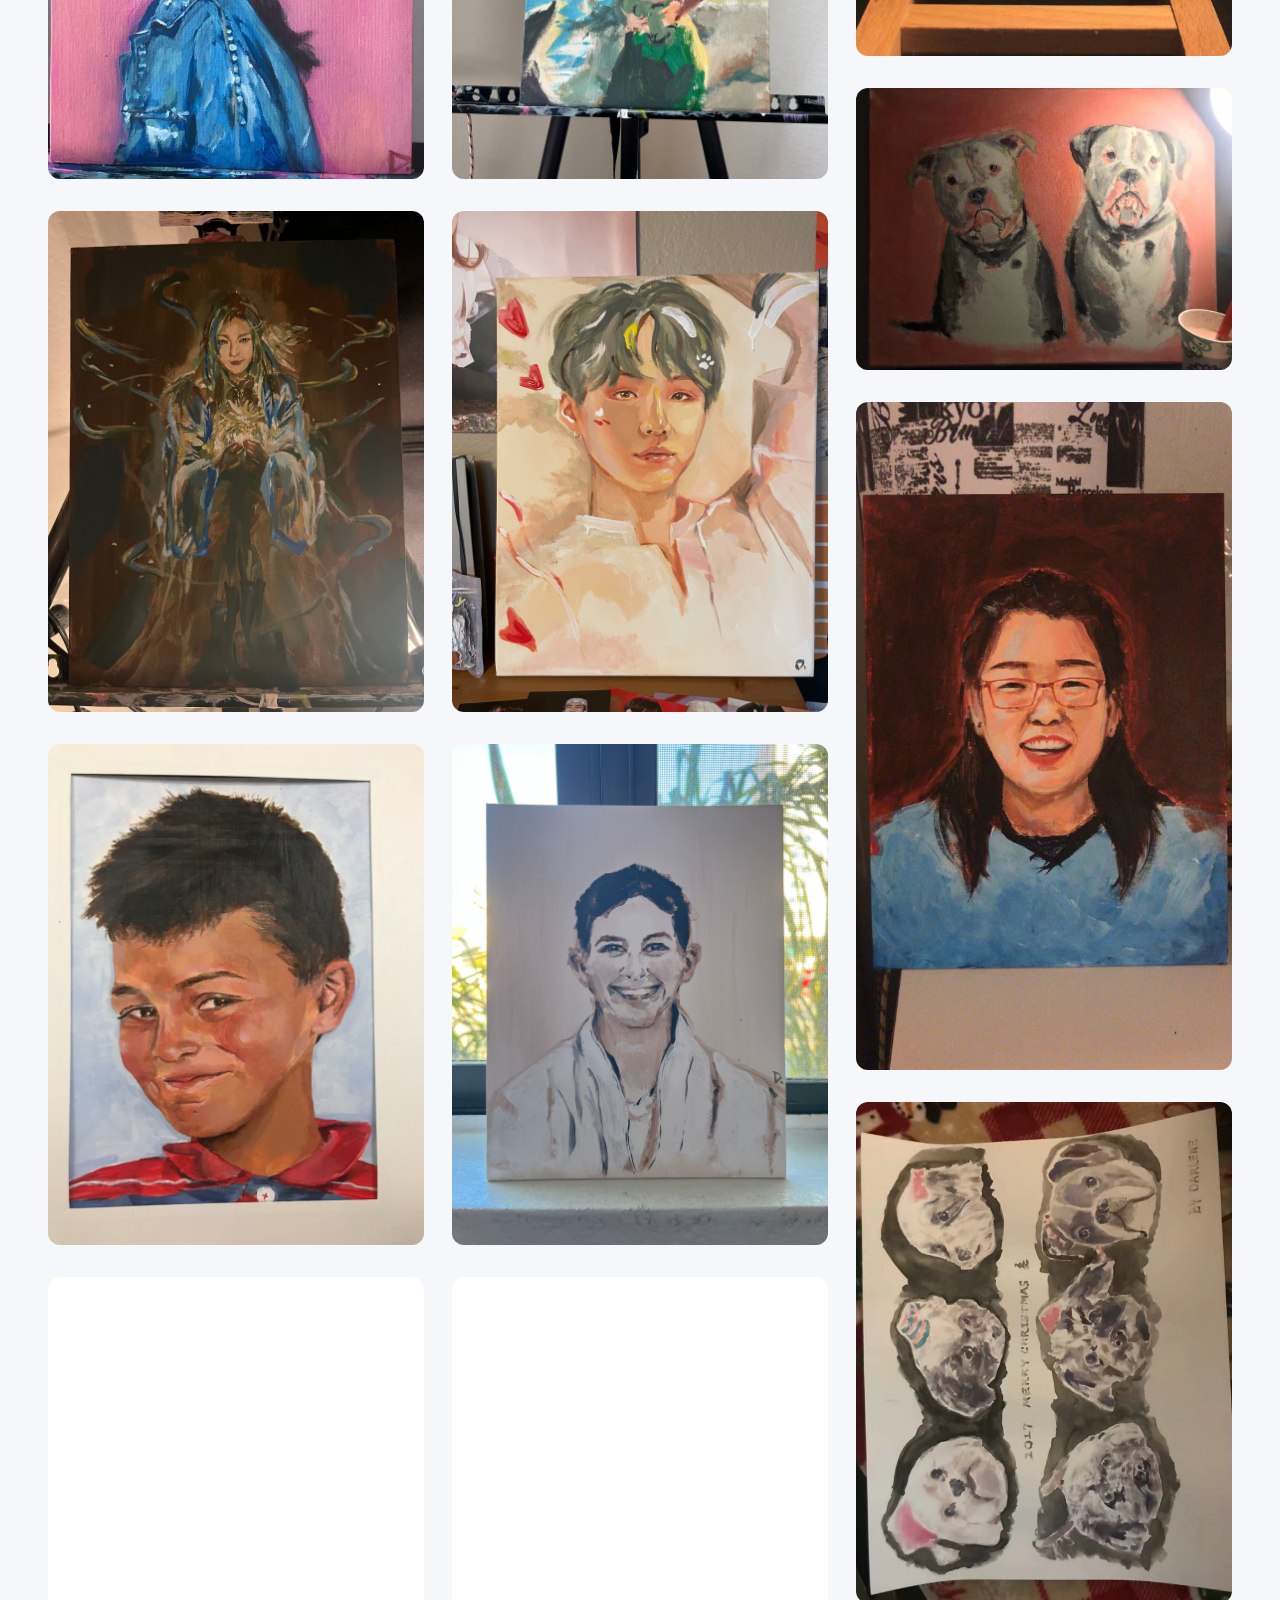
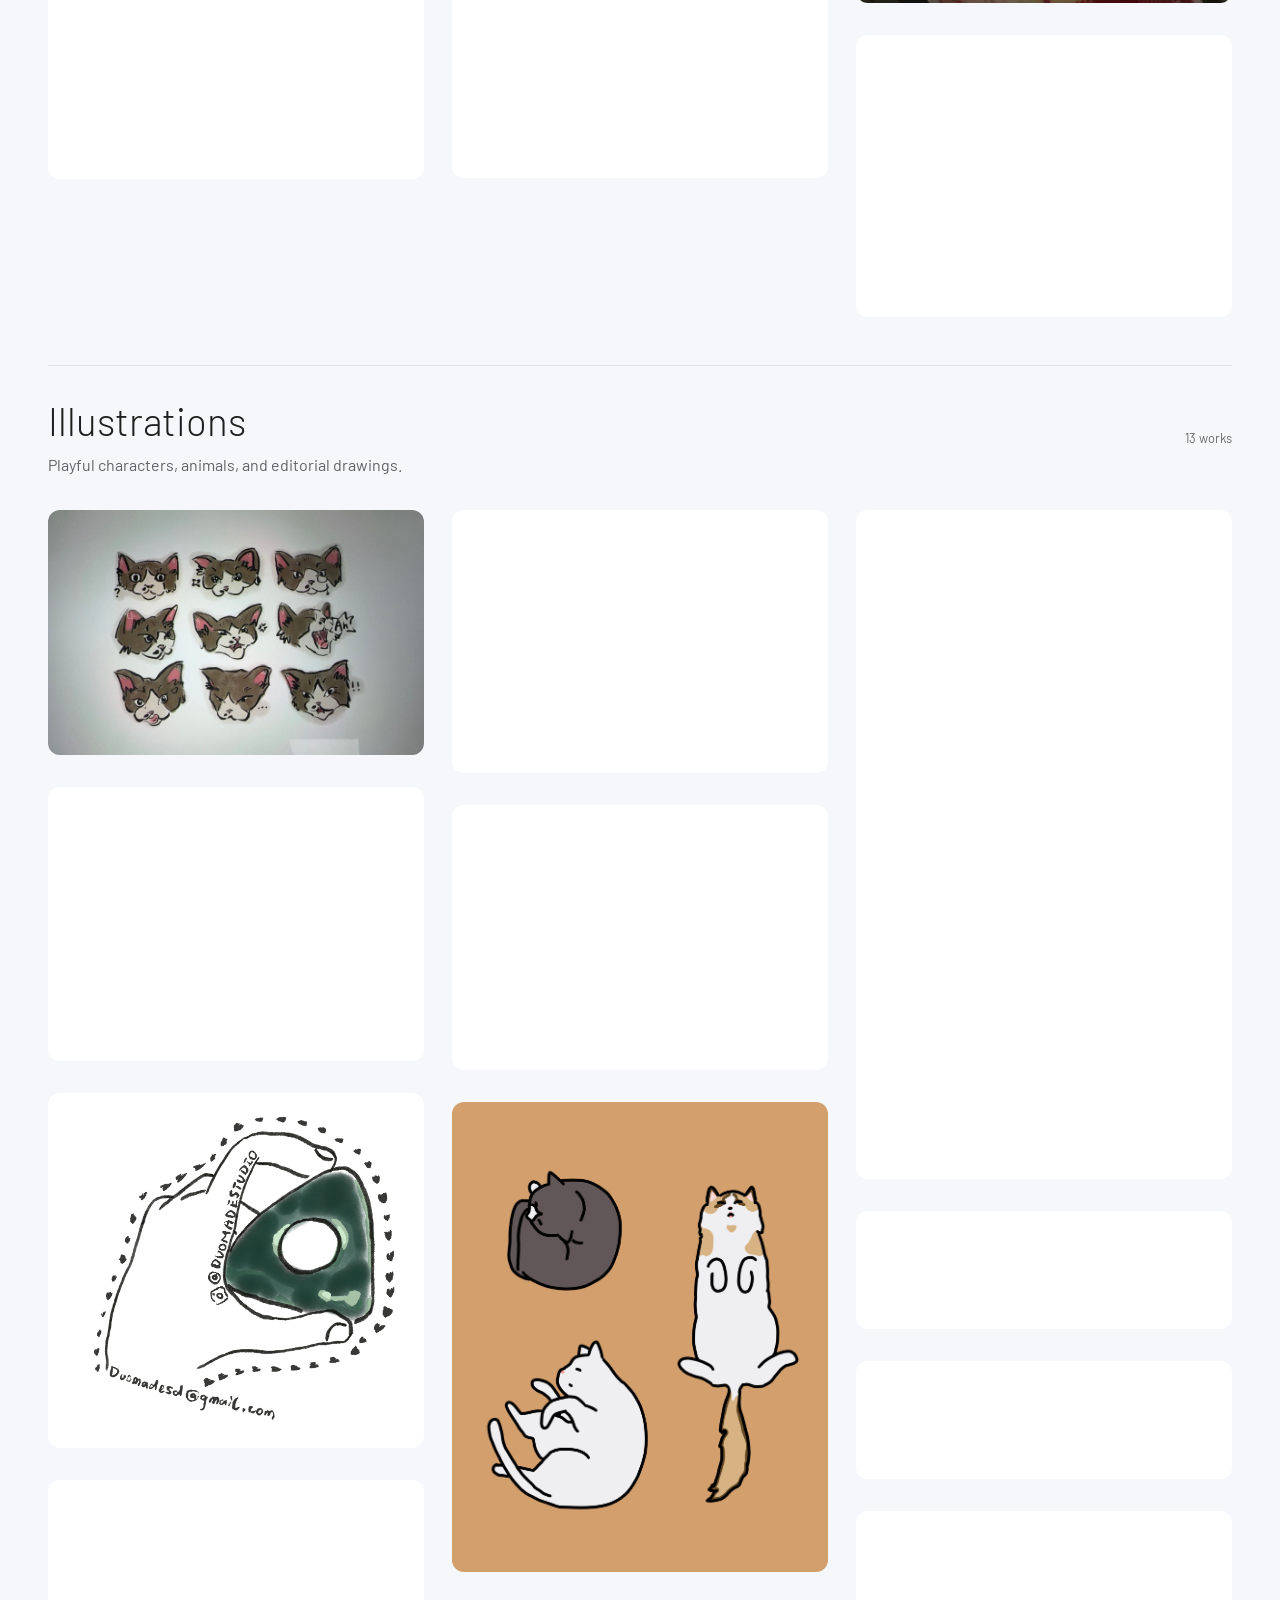
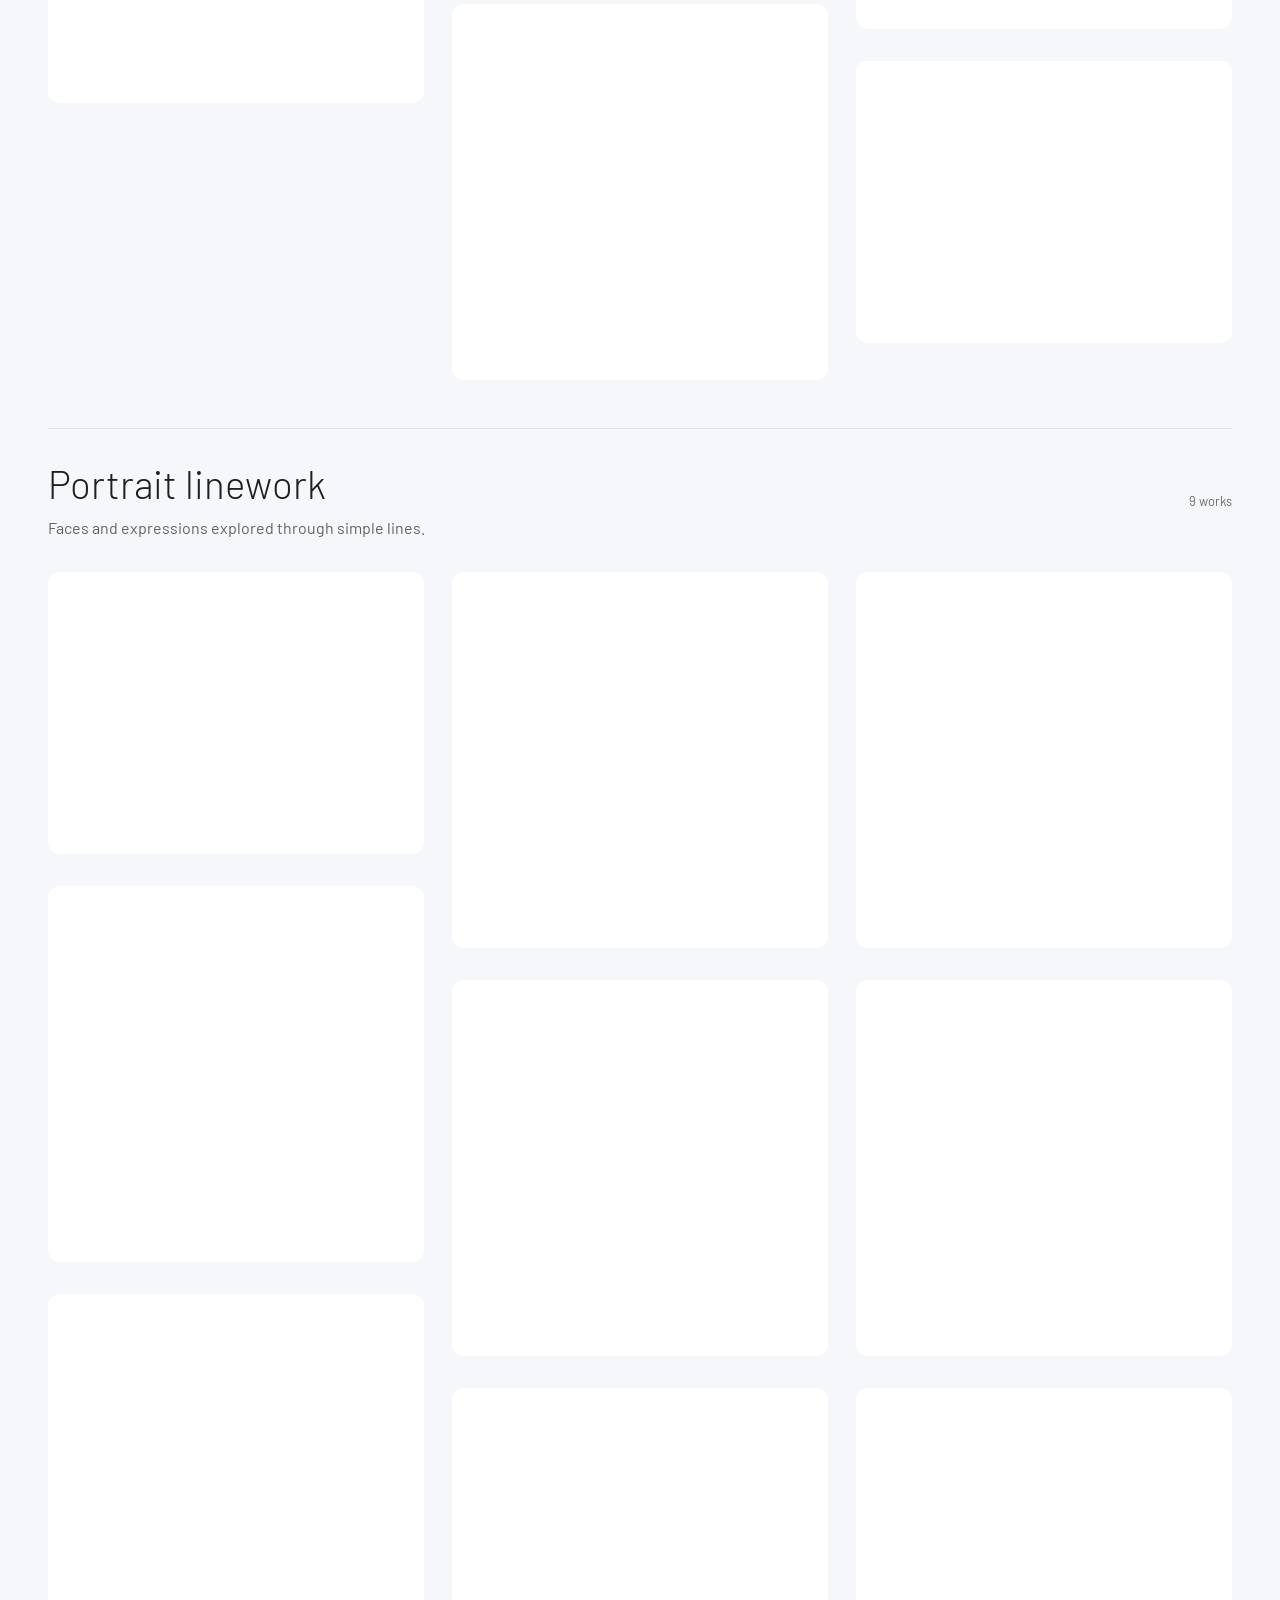
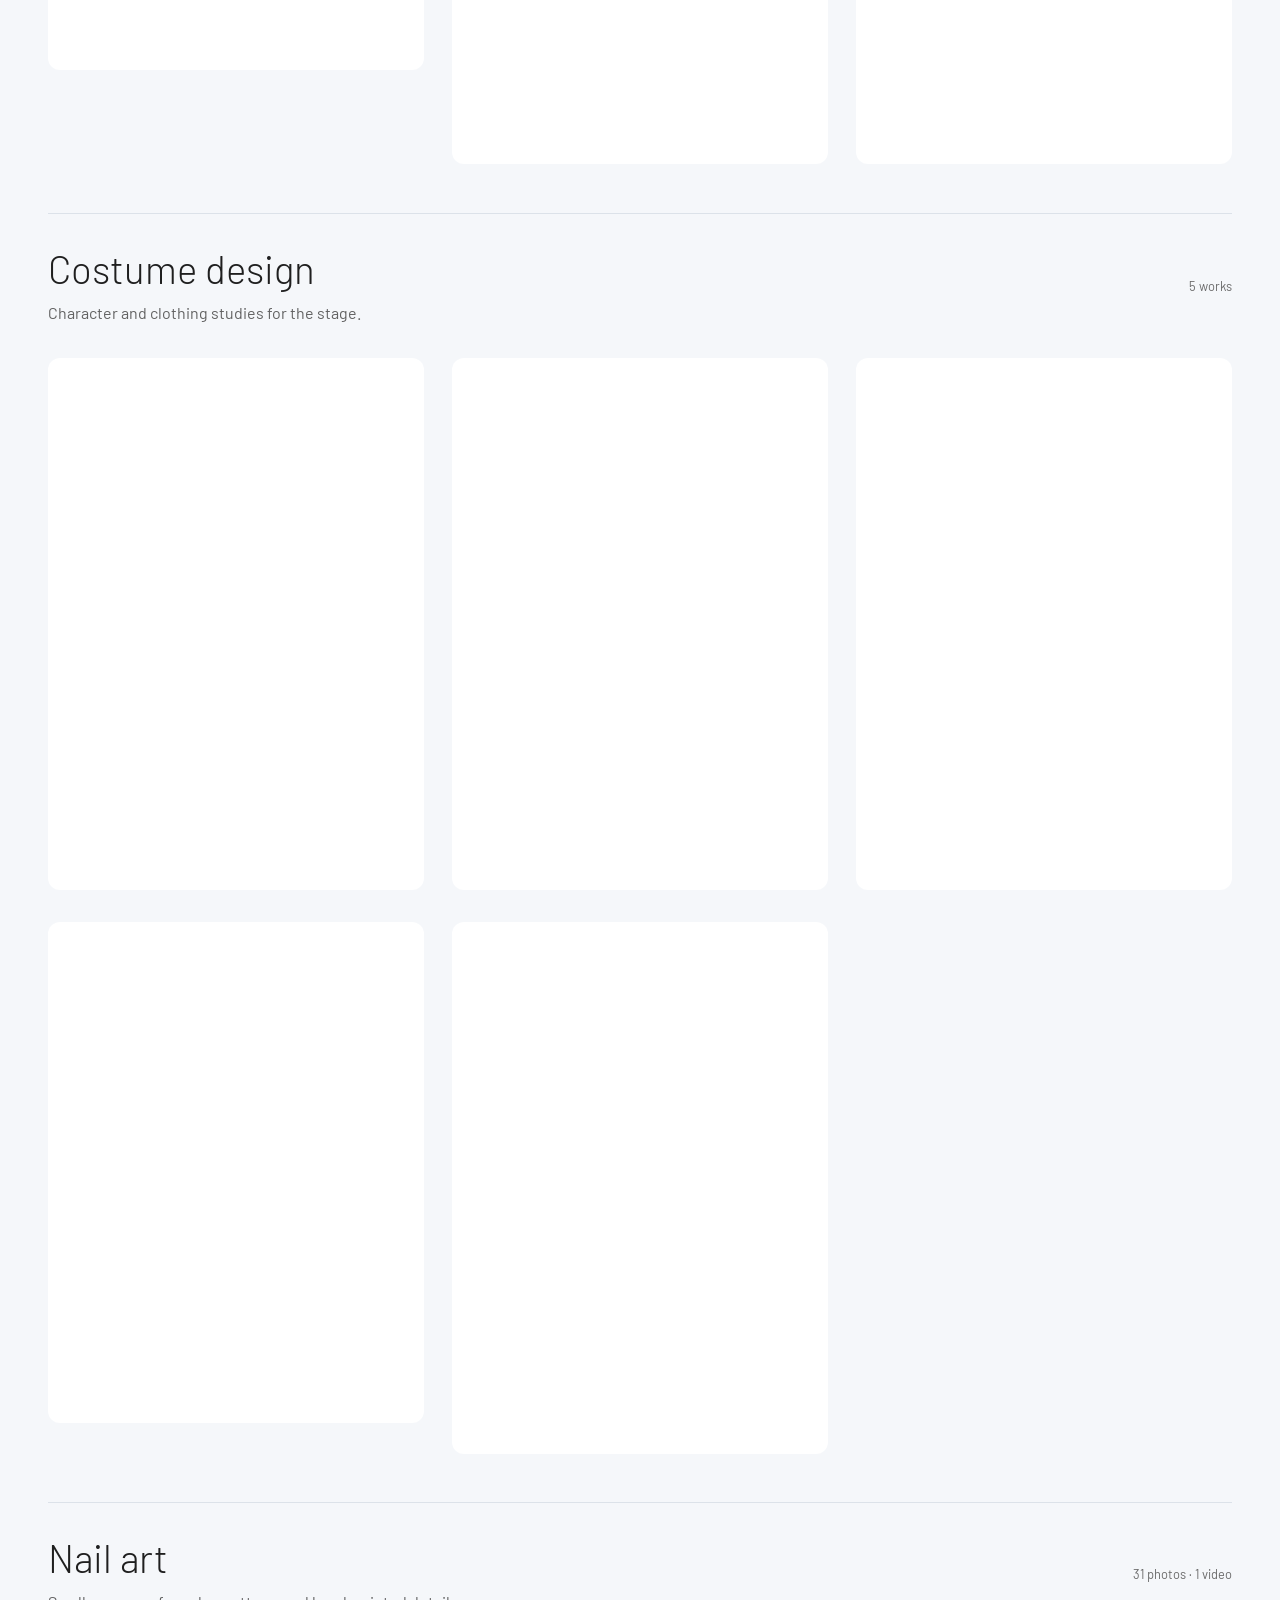
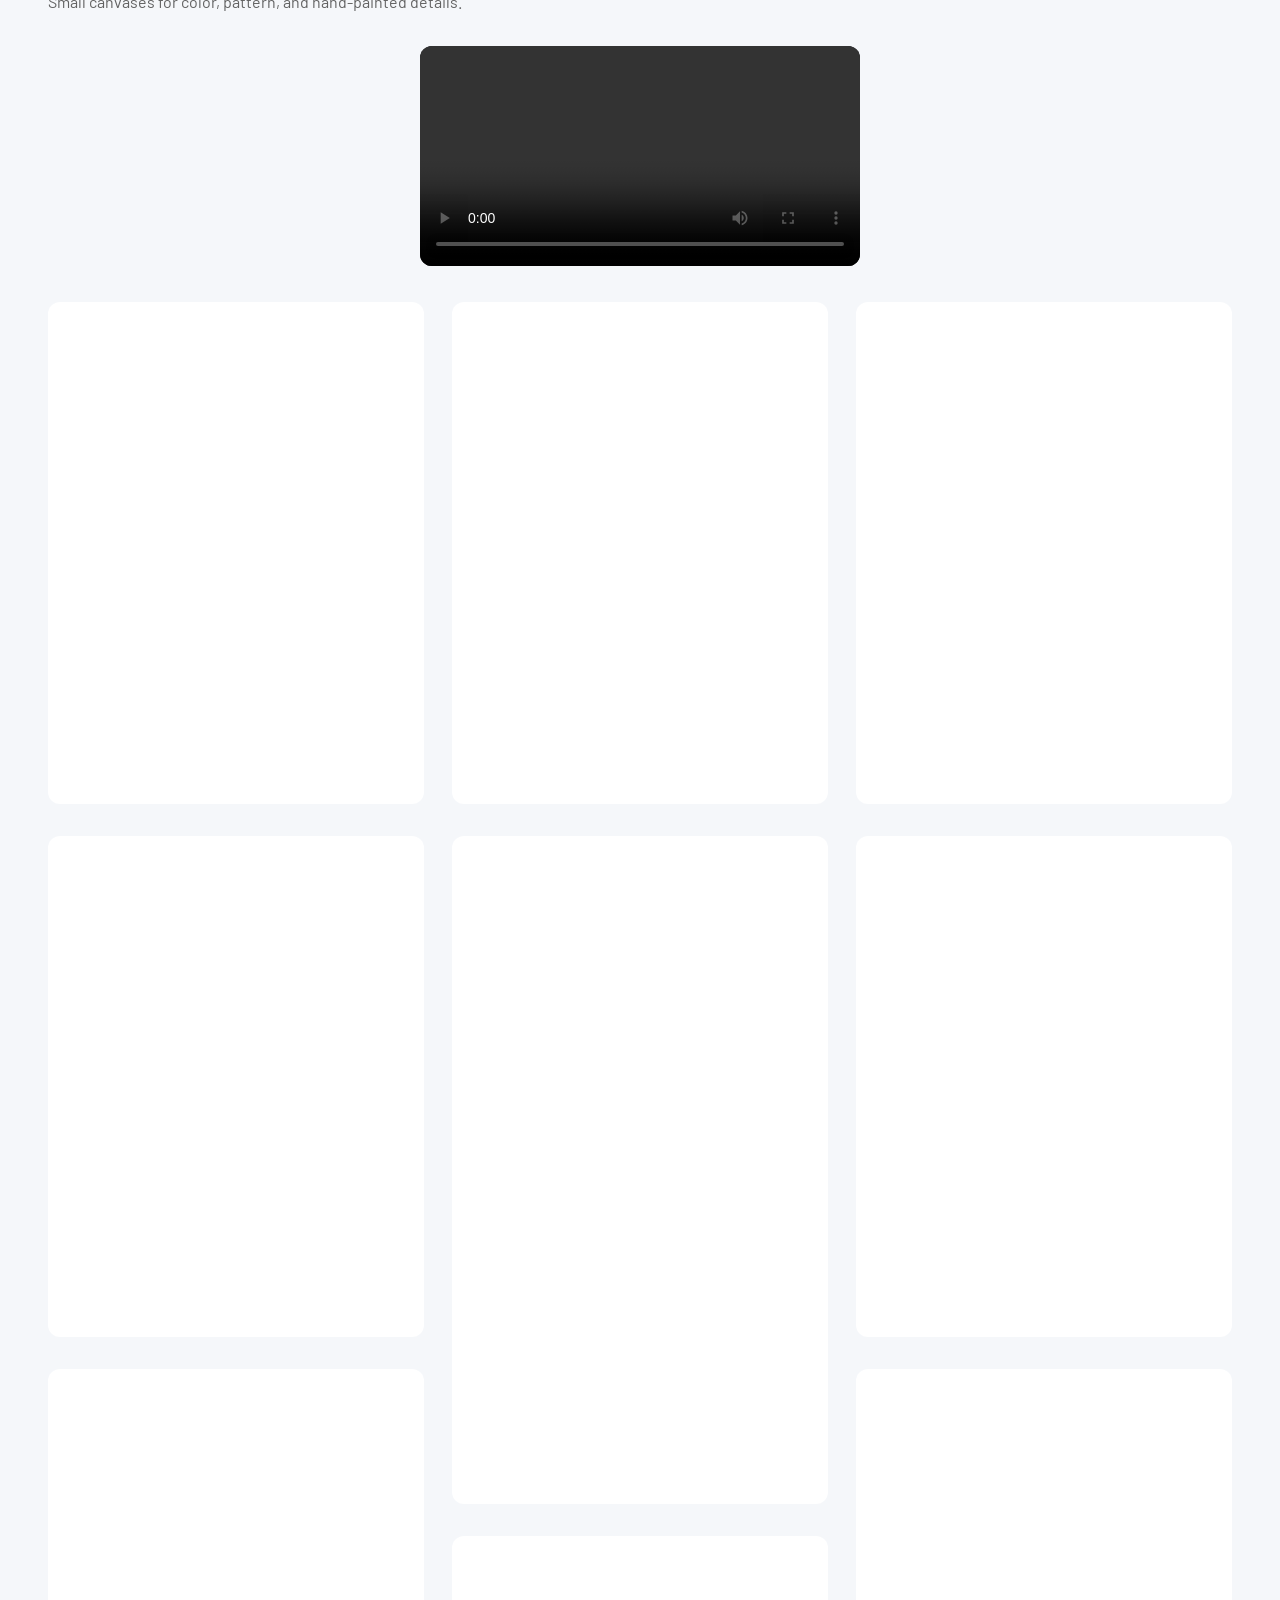
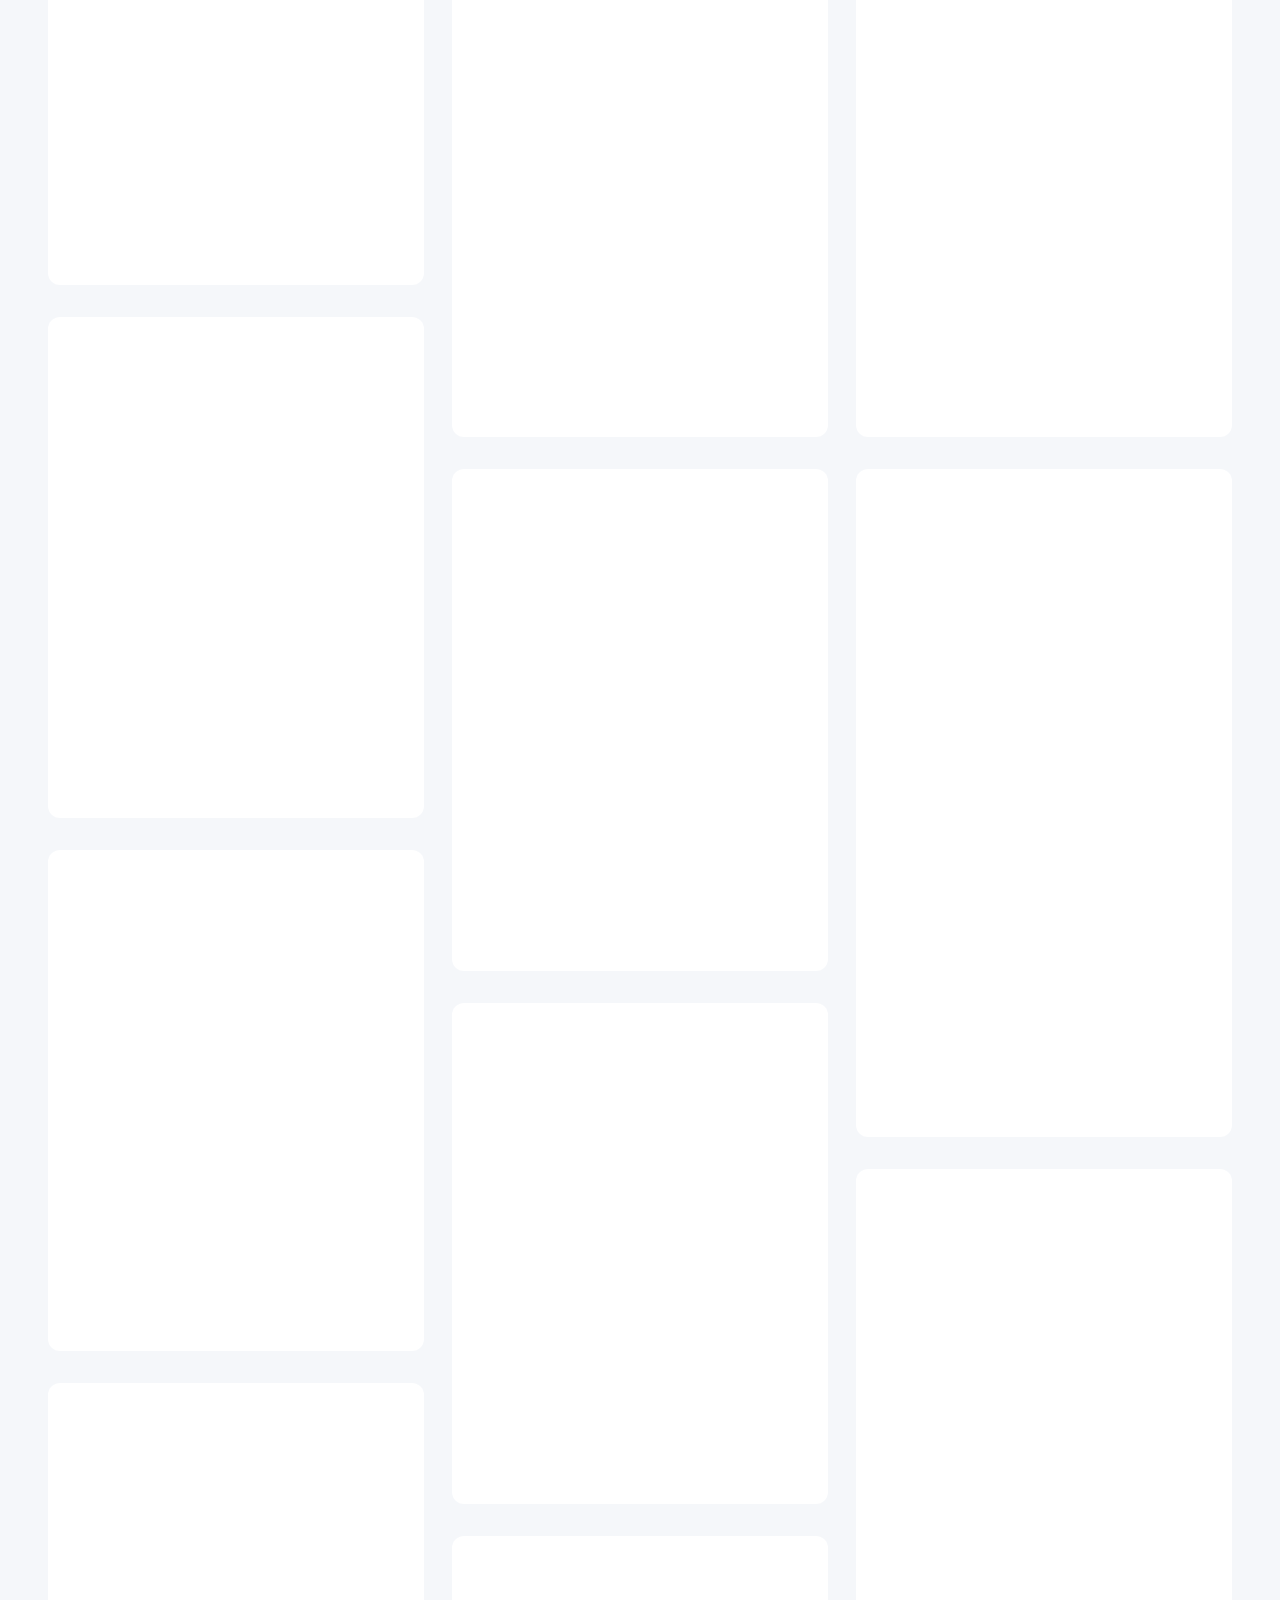
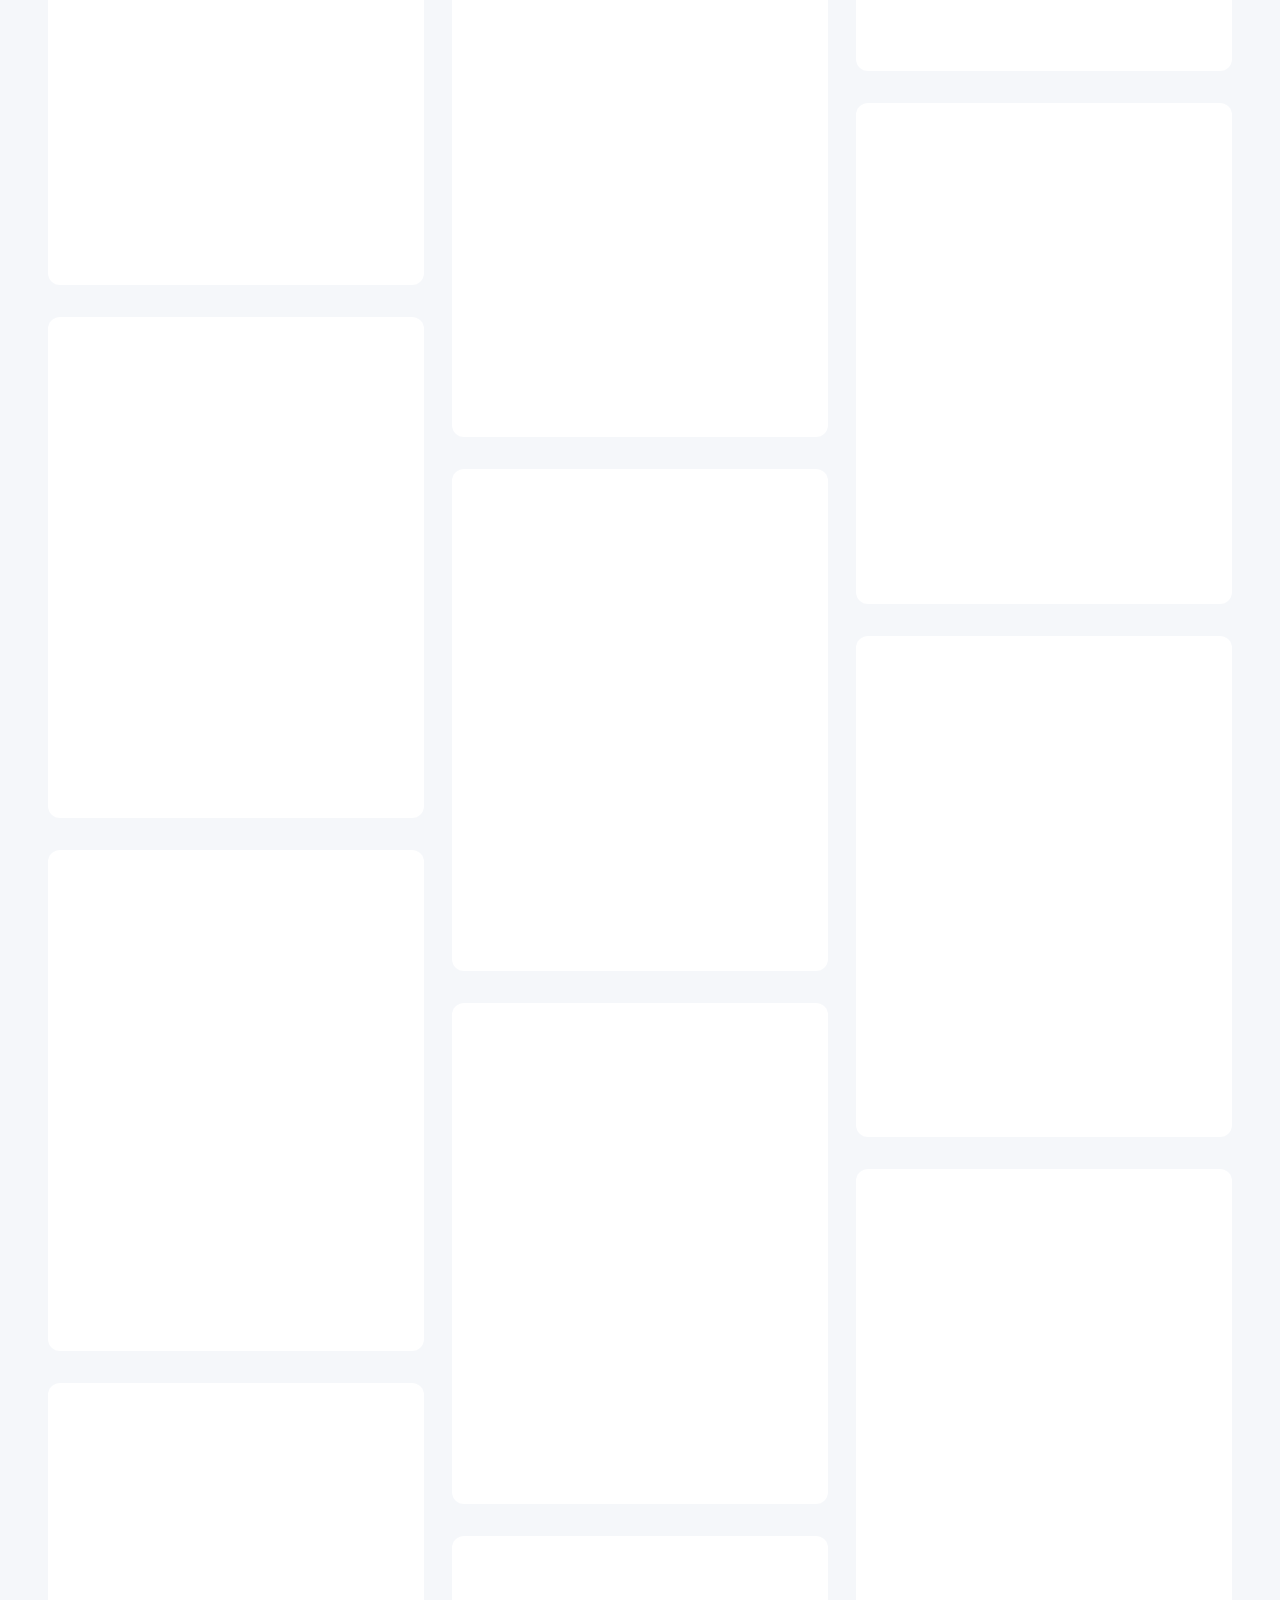
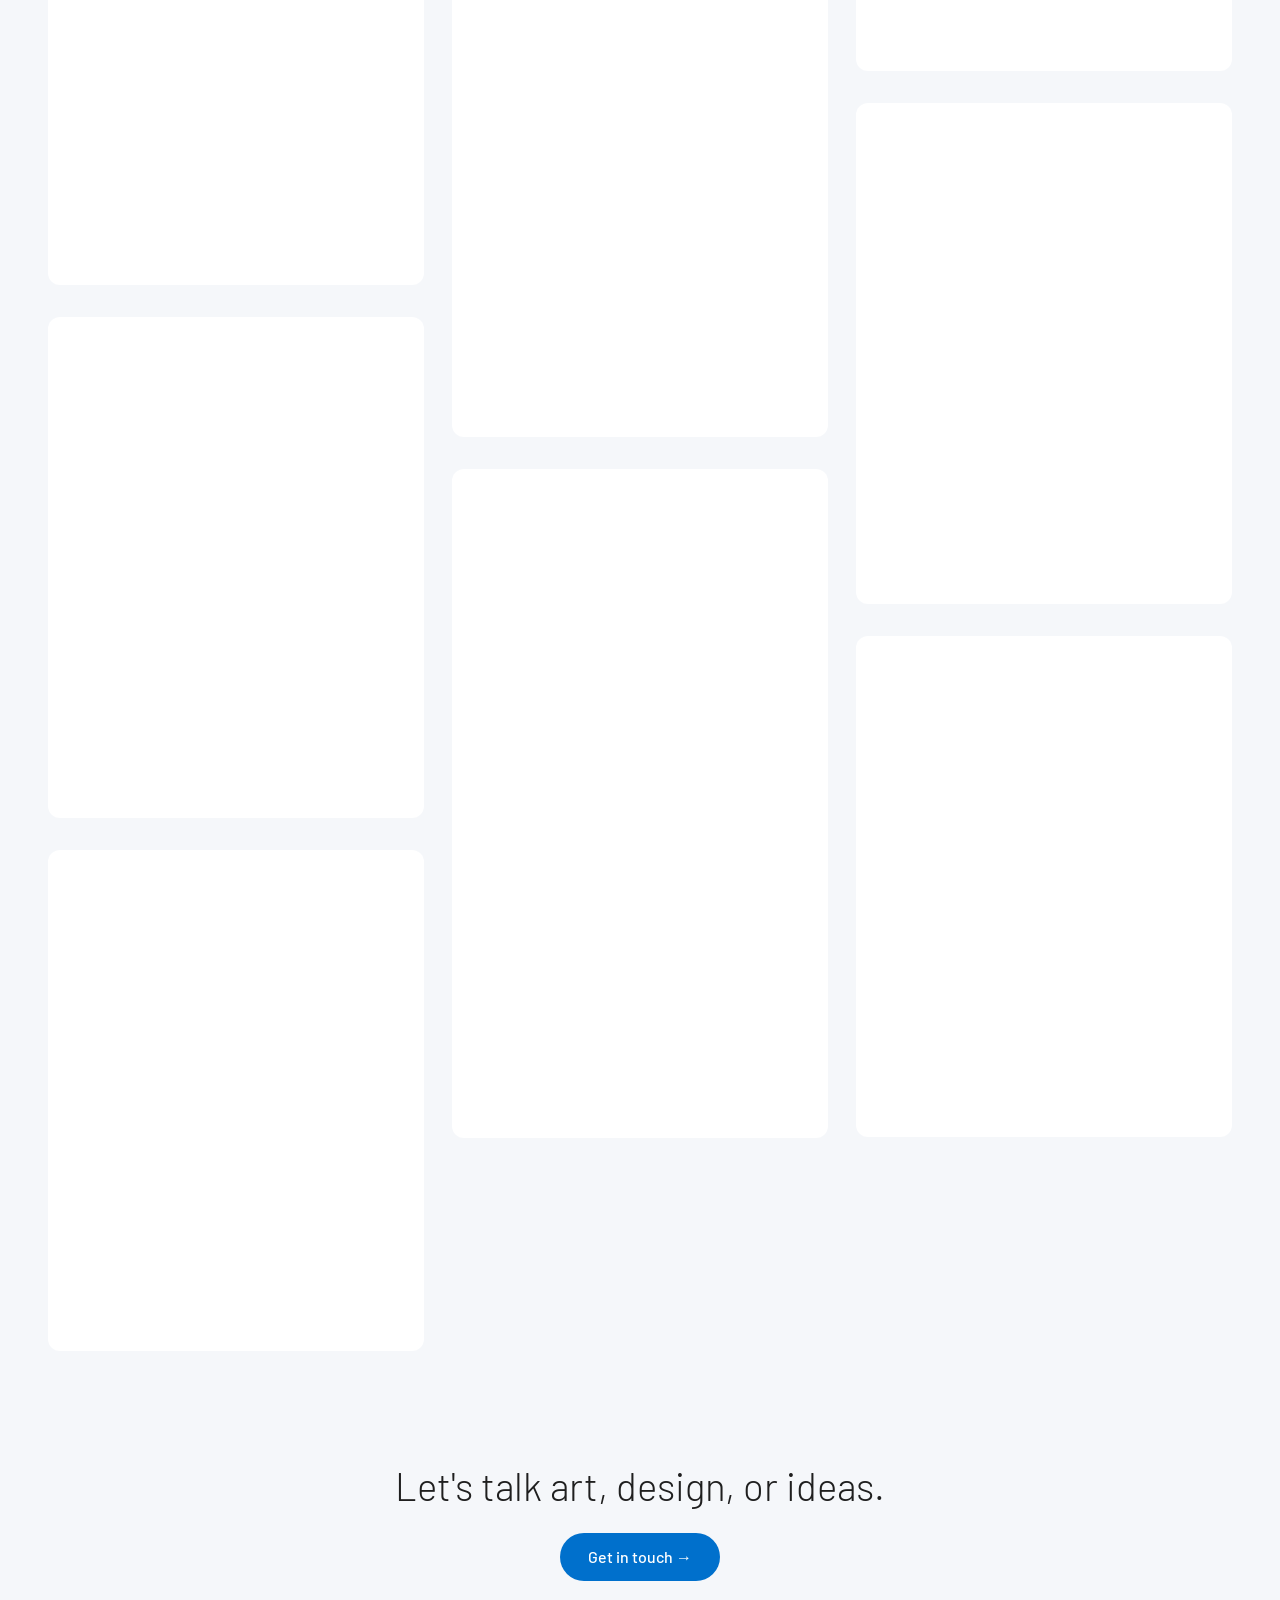
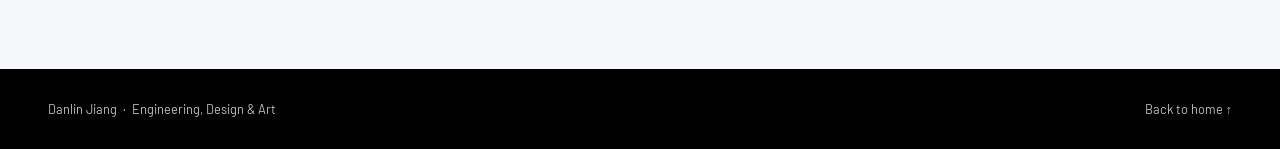
==== commit 09917459: "Add nail art gallery with 31 photos and video playback" ====
--- a/artwork.html
+++ b/artwork.html
@@ -4,13 +4,13 @@
   <meta charset="UTF-8" />
   <meta name="viewport" content="width=device-width, initial-scale=1" />
   <title>Art &amp; Creative Work — Danlin Jiang</title>
-  <meta name="description" content="Explore Danlin Jiang's artwork: paintings, illustrations, portrait linework, and costume design." />
+  <meta name="description" content="Explore Danlin Jiang's artwork: paintings, illustrations, portrait linework, costume design, and nail art." />
   <link rel="icon" type="image/png" href="icon.png" />
   <link rel="preconnect" href="https://fonts.googleapis.com" />
   <link rel="preconnect" href="https://fonts.gstatic.com" crossorigin />
   <link href="https://fonts.googleapis.com/css2?family=Barlow:wght@300;400;500;600;700&display=swap" rel="stylesheet" />
-  <link rel="stylesheet" href="artwork.css?v=3" />
-  <script src="artwork.js?v=3" defer></script>
+  <link rel="stylesheet" href="artwork.css?v=4" />
+  <script src="artwork.js?v=4" defer></script>
 </head>
 <body>
   <a class="skip-link" href="#gallery">Skip to artwork</a>
@@ -24,13 +24,14 @@
     <section class="gallery-intro" aria-labelledby="page-title">
       <p class="eyebrow">Danlin Jiang / Art &amp; creative work</p>
       <h1 id="page-title">A different side<br>of what I make.</h1>
-      <div class="intro-bottom"><p>Paintings, illustrations, portrait linework, and costume design. A collection of the things I create beyond code and circuits.</p><span class="collection-count">43 works &nbsp; / &nbsp; An ongoing collection</span></div>
+      <div class="intro-bottom"><p>Paintings, illustrations, portrait linework, costume design, and nail art. A collection of the things I create beyond code and circuits.</p><span class="collection-count">74 images &nbsp;&middot;&nbsp; 1 video</span></div>
     </section>
     <nav class="category-nav" aria-label="Artwork categories">
       <a href="#paintings">Paintings &amp; studies <span>16</span></a>
       <a href="#illustrations">Illustrations <span>13</span></a>
       <a href="#linework">Portrait linework <span>9</span></a>
       <a href="#costume">Costume design <span>5</span></a>
+      <a href="#nail-art">Nail art <span>31 photos + video</span></a>
     </nav>
     <div id="gallery">
       <section id="paintings" class="gallery-group" aria-labelledby="paintings-title">
@@ -325,6 +326,203 @@
             <span class="enlarge" aria-hidden="true">View artwork &nearr;</span>
           </a>
         </figure>
+        </div>
+      </section>
+      <section id="nail-art" class="gallery-group" aria-labelledby="nail-art-title">
+        <div class="category-heading"><div><h2 id="nail-art-title">Nail art</h2><p>Small canvases for color, pattern, and hand-painted details.</p></div><span>31 photos &middot; 1 video</span></div>
+        <figure class="nail-video">
+          <video controls playsinline preload="metadata" aria-label="Nail art video">
+            <source src="artwork/nail_art/11af20dd8ae906b96d90def514605372.mp4" type="video/mp4" />
+            Your browser does not support this video. <a href="artwork/nail_art/11af20dd8ae906b96d90def514605372.mp4">Open the nail art video</a>.
+          </video>
+        </figure>
+        <div class="gallery">
+          <figure id="nail-01" class="work">
+            <a href="artwork/nail_art/web/nail-01.jpg" data-artwork aria-label="Enlarge nail art photo 1">
+              <img src="artwork/nail_art/web/nail-01.jpg" alt="Colorful nail art with small painted details" width="1500" height="2000" loading="lazy" decoding="async" />
+              <span class="enlarge" aria-hidden="true">View artwork &nearr;</span>
+            </a>
+          </figure>
+          <figure id="nail-02" class="work">
+            <a href="artwork/nail_art/web/nail-02.jpg" data-artwork aria-label="Enlarge nail art photo 2">
+              <img src="artwork/nail_art/web/nail-02.jpg" alt="Dark and silver nail designs beside a resting cat" width="1500" height="2000" loading="lazy" decoding="async" />
+              <span class="enlarge" aria-hidden="true">View artwork &nearr;</span>
+            </a>
+          </figure>
+          <figure id="nail-03" class="work">
+            <a href="artwork/nail_art/web/nail-03.jpg" data-artwork aria-label="Enlarge nail art photo 3">
+              <img src="artwork/nail_art/web/nail-03.jpg" alt="Black nails with white floral designs" width="1458" height="2000" loading="lazy" decoding="async" />
+              <span class="enlarge" aria-hidden="true">View artwork &nearr;</span>
+            </a>
+          </figure>
+          <figure id="nail-04" class="work">
+            <a href="artwork/nail_art/web/nail-04.jpg" data-artwork aria-label="Enlarge nail art photo 4">
+              <img src="artwork/nail_art/web/nail-04.jpg" alt="Silver and green nail art with reflective details" width="1500" height="2000" loading="lazy" decoding="async" />
+              <span class="enlarge" aria-hidden="true">View artwork &nearr;</span>
+            </a>
+          </figure>
+          <figure id="nail-05" class="work">
+            <a href="artwork/nail_art/web/nail-05.jpg" data-artwork aria-label="Enlarge nail art photo 5">
+              <img src="artwork/nail_art/web/nail-05.jpg" alt="Pink nail art with illustrated motifs" width="1500" height="2000" loading="lazy" decoding="async" />
+              <span class="enlarge" aria-hidden="true">View artwork &nearr;</span>
+            </a>
+          </figure>
+          <figure id="nail-06" class="work">
+            <a href="artwork/nail_art/web/nail-06.jpg" data-artwork aria-label="Enlarge nail art photo 6">
+              <img src="artwork/nail_art/web/nail-06.jpg" alt="Pale nail art with fine decorative details" width="1500" height="2000" loading="lazy" decoding="async" />
+              <span class="enlarge" aria-hidden="true">View artwork &nearr;</span>
+            </a>
+          </figure>
+          <figure id="nail-07" class="work">
+            <a href="artwork/nail_art/web/nail-07.jpg" data-artwork aria-label="Enlarge nail art photo 7">
+              <img src="artwork/nail_art/web/nail-07.jpg" alt="Colorful hand-painted nail designs" width="1500" height="2000" loading="lazy" decoding="async" />
+              <span class="enlarge" aria-hidden="true">View artwork &nearr;</span>
+            </a>
+          </figure>
+          <figure id="nail-08" class="work">
+            <a href="artwork/nail_art/web/nail-08.jpg" data-artwork aria-label="Enlarge nail art photo 8">
+              <img src="artwork/nail_art/web/nail-08.jpg" alt="Pastel and blue nail designs in sunlight" width="1500" height="2000" loading="lazy" decoding="async" />
+              <span class="enlarge" aria-hidden="true">View artwork &nearr;</span>
+            </a>
+          </figure>
+          <figure id="nail-09" class="work">
+            <a href="artwork/nail_art/web/nail-09.jpg" data-artwork aria-label="Enlarge nail art photo 9">
+              <img src="artwork/nail_art/web/nail-09.jpg" alt="Neutral nail art with a soft metallic finish" width="1500" height="2000" loading="lazy" decoding="async" />
+              <span class="enlarge" aria-hidden="true">View artwork &nearr;</span>
+            </a>
+          </figure>
+          <figure id="nail-10" class="work">
+            <a href="artwork/nail_art/web/nail-10.jpg" data-artwork aria-label="Enlarge nail art photo 10">
+              <img src="artwork/nail_art/web/nail-10.jpg" alt="Dark multicolored nail art with glossy details" width="1500" height="2000" loading="lazy" decoding="async" />
+              <span class="enlarge" aria-hidden="true">View artwork &nearr;</span>
+            </a>
+          </figure>
+          <figure id="nail-11" class="work">
+            <a href="artwork/nail_art/web/nail-11.jpg" data-artwork aria-label="Enlarge nail art photo 11">
+              <img src="artwork/nail_art/web/nail-11.jpg" alt="Red, silver, and neutral nail designs" width="1500" height="2000" loading="lazy" decoding="async" />
+              <span class="enlarge" aria-hidden="true">View artwork &nearr;</span>
+            </a>
+          </figure>
+          <figure id="nail-12" class="work">
+            <a href="artwork/nail_art/web/nail-12.jpg" data-artwork aria-label="Enlarge nail art photo 12">
+              <img src="artwork/nail_art/web/nail-12.jpg" alt="Brown and neutral nail art" width="1500" height="2000" loading="lazy" decoding="async" />
+              <span class="enlarge" aria-hidden="true">View artwork &nearr;</span>
+            </a>
+          </figure>
+          <figure id="nail-13" class="work">
+            <a href="artwork/nail_art/web/nail-13.jpg" data-artwork aria-label="Enlarge nail art photo 13">
+              <img src="artwork/nail_art/web/nail-13.jpg" alt="Red nails with gold and painted details" width="1080" height="1920" loading="lazy" decoding="async" />
+              <span class="enlarge" aria-hidden="true">View artwork &nearr;</span>
+            </a>
+          </figure>
+          <figure id="nail-14" class="work">
+            <a href="artwork/nail_art/web/nail-14.jpg" data-artwork aria-label="Enlarge nail art photo 14">
+              <img src="artwork/nail_art/web/nail-14.jpg" alt="Blue and silver nail art in natural light" width="1500" height="2000" loading="lazy" decoding="async" />
+              <span class="enlarge" aria-hidden="true">View artwork &nearr;</span>
+            </a>
+          </figure>
+          <figure id="nail-15" class="work">
+            <a href="artwork/nail_art/web/nail-15.jpg" data-artwork aria-label="Enlarge nail art photo 15">
+              <img src="artwork/nail_art/web/nail-15.jpg" alt="Black and white nail art with bold curved patterns" width="1500" height="2000" loading="lazy" decoding="async" />
+              <span class="enlarge" aria-hidden="true">View artwork &nearr;</span>
+            </a>
+          </figure>
+          <figure id="nail-16" class="work">
+            <a href="artwork/nail_art/web/nail-16.jpg" data-artwork aria-label="Enlarge nail art photo 16">
+              <img src="artwork/nail_art/web/nail-16.jpg" alt="Black and silver nail designs" width="1500" height="2000" loading="lazy" decoding="async" />
+              <span class="enlarge" aria-hidden="true">View artwork &nearr;</span>
+            </a>
+          </figure>
+          <figure id="nail-17" class="work">
+            <a href="artwork/nail_art/web/nail-17.jpg" data-artwork aria-label="Enlarge nail art photo 17">
+              <img src="artwork/nail_art/web/nail-17.jpg" alt="Pale pink nails with delicate details" width="1500" height="2000" loading="lazy" decoding="async" />
+              <span class="enlarge" aria-hidden="true">View artwork &nearr;</span>
+            </a>
+          </figure>
+          <figure id="nail-18" class="work">
+            <a href="artwork/nail_art/web/nail-18.jpg" data-artwork aria-label="Enlarge nail art photo 18">
+              <img src="artwork/nail_art/web/nail-18.jpg" alt="Green nail art with botanical motifs" width="1500" height="2000" loading="lazy" decoding="async" />
+              <span class="enlarge" aria-hidden="true">View artwork &nearr;</span>
+            </a>
+          </figure>
+          <figure id="nail-19" class="work">
+            <a href="artwork/nail_art/web/nail-19.jpg" data-artwork aria-label="Enlarge nail art photo 19">
+              <img src="artwork/nail_art/web/nail-19.jpg" alt="Neutral nails with small decorative accents" width="1500" height="2000" loading="lazy" decoding="async" />
+              <span class="enlarge" aria-hidden="true">View artwork &nearr;</span>
+            </a>
+          </figure>
+          <figure id="nail-20" class="work">
+            <a href="artwork/nail_art/web/nail-20.jpg" data-artwork aria-label="Enlarge nail art photo 20">
+              <img src="artwork/nail_art/web/nail-20.jpg" alt="Warm-toned nail art with dark painted details" width="1500" height="2000" loading="lazy" decoding="async" />
+              <span class="enlarge" aria-hidden="true">View artwork &nearr;</span>
+            </a>
+          </figure>
+          <figure id="nail-21" class="work">
+            <a href="artwork/nail_art/web/nail-21.jpg" data-artwork aria-label="Enlarge nail art photo 21">
+              <img src="artwork/nail_art/web/nail-21.jpg" alt="Green and neutral hand-painted nail designs" width="1080" height="1920" loading="lazy" decoding="async" />
+              <span class="enlarge" aria-hidden="true">View artwork &nearr;</span>
+            </a>
+          </figure>
+          <figure id="nail-22" class="work">
+            <a href="artwork/nail_art/web/nail-22.jpg" data-artwork aria-label="Enlarge nail art photo 22">
+              <img src="artwork/nail_art/web/nail-22.jpg" alt="Black and silver nails with curved accents" width="1500" height="2000" loading="lazy" decoding="async" />
+              <span class="enlarge" aria-hidden="true">View artwork &nearr;</span>
+            </a>
+          </figure>
+          <figure id="nail-23" class="work">
+            <a href="artwork/nail_art/web/nail-23.jpg" data-artwork aria-label="Enlarge nail art photo 23">
+              <img src="artwork/nail_art/web/nail-23.jpg" alt="Dark red nail designs in sunlight" width="1500" height="2000" loading="lazy" decoding="async" />
+              <span class="enlarge" aria-hidden="true">View artwork &nearr;</span>
+            </a>
+          </figure>
+          <figure id="nail-24" class="work">
+            <a href="artwork/nail_art/web/nail-24.jpg" data-artwork aria-label="Enlarge nail art photo 24">
+              <img src="artwork/nail_art/web/nail-24.jpg" alt="Brown and gold nail art" width="827" height="1470" loading="lazy" decoding="async" />
+              <span class="enlarge" aria-hidden="true">View artwork &nearr;</span>
+            </a>
+          </figure>
+          <figure id="nail-25" class="work">
+            <a href="artwork/nail_art/web/nail-25.jpg" data-artwork aria-label="Enlarge nail art photo 25">
+              <img src="artwork/nail_art/web/nail-25.jpg" alt="Black nails with colorful circular designs" width="853" height="1516" loading="lazy" decoding="async" />
+              <span class="enlarge" aria-hidden="true">View artwork &nearr;</span>
+            </a>
+          </figure>
+          <figure id="nail-26" class="work">
+            <a href="artwork/nail_art/web/nail-26.jpg" data-artwork aria-label="Enlarge nail art photo 26">
+              <img src="artwork/nail_art/web/nail-26.jpg" alt="Pale blue and white nail art" width="1500" height="2000" loading="lazy" decoding="async" />
+              <span class="enlarge" aria-hidden="true">View artwork &nearr;</span>
+            </a>
+          </figure>
+          <figure id="nail-27" class="work">
+            <a href="artwork/nail_art/web/nail-27.jpg" data-artwork aria-label="Enlarge nail art photo 27">
+              <img src="artwork/nail_art/web/nail-27.jpg" alt="Dark nail designs on an outstretched hand" width="1500" height="2000" loading="lazy" decoding="async" />
+              <span class="enlarge" aria-hidden="true">View artwork &nearr;</span>
+            </a>
+          </figure>
+          <figure id="nail-28" class="work">
+            <a href="artwork/nail_art/web/nail-28.jpg" data-artwork aria-label="Enlarge nail art photo 28">
+              <img src="artwork/nail_art/web/nail-28.jpg" alt="Colorful pastel nail designs" width="1500" height="2000" loading="lazy" decoding="async" />
+              <span class="enlarge" aria-hidden="true">View artwork &nearr;</span>
+            </a>
+          </figure>
+          <figure id="nail-29" class="work">
+            <a href="artwork/nail_art/web/nail-29.jpg" data-artwork aria-label="Enlarge nail art photo 29">
+              <img src="artwork/nail_art/web/nail-29.jpg" alt="Pale nail art with a detailed accent nail" width="1500" height="2000" loading="lazy" decoding="async" />
+              <span class="enlarge" aria-hidden="true">View artwork &nearr;</span>
+            </a>
+          </figure>
+          <figure id="nail-30" class="work">
+            <a href="artwork/nail_art/web/nail-30.jpg" data-artwork aria-label="Enlarge nail art photo 30">
+              <img src="artwork/nail_art/web/nail-30.jpg" alt="Pink and white nails with small illustrated faces" width="1500" height="2000" loading="lazy" decoding="async" />
+              <span class="enlarge" aria-hidden="true">View artwork &nearr;</span>
+            </a>
+          </figure>
+          <figure id="nail-31" class="work">
+            <a href="artwork/nail_art/web/nail-31.jpg" data-artwork aria-label="Enlarge nail art photo 31">
+              <img src="artwork/nail_art/web/nail-31.jpg" alt="Colorful nail art with fine painted patterns" width="1500" height="2000" loading="lazy" decoding="async" />
+              <span class="enlarge" aria-hidden="true">View artwork &nearr;</span>
+            </a>
+          </figure>
         </div>
       </section>
     </div>
--- a/artwork.css
+++ b/artwork.css
@@ -33,6 +33,8 @@
 .work{break-inside:avoid;margin-bottom:32px;scroll-margin-top:100px}
 .work a{display:block;position:relative;background:#fff;border-radius:12px;overflow:hidden}
 .work img{display:block;width:100%;height:auto}
+.nail-video{width:min(100%,440px);margin:0 auto 36px;background:#121314;border-radius:12px;overflow:hidden}
+.nail-video video{display:block;width:100%;max-height:70dvh;object-fit:contain}
 .enlarge{position:absolute;bottom:12px;right:12px;background:#fff;color:#1f1f1f;padding:8px 14px;border-radius:999px;font-size:.8rem;opacity:0;transition:opacity .2s}
 .work a:hover .enlarge,.work a:focus-visible .enlarge{opacity:1}
 .gallery-outro{text-align:center;padding:64px 0 88px}
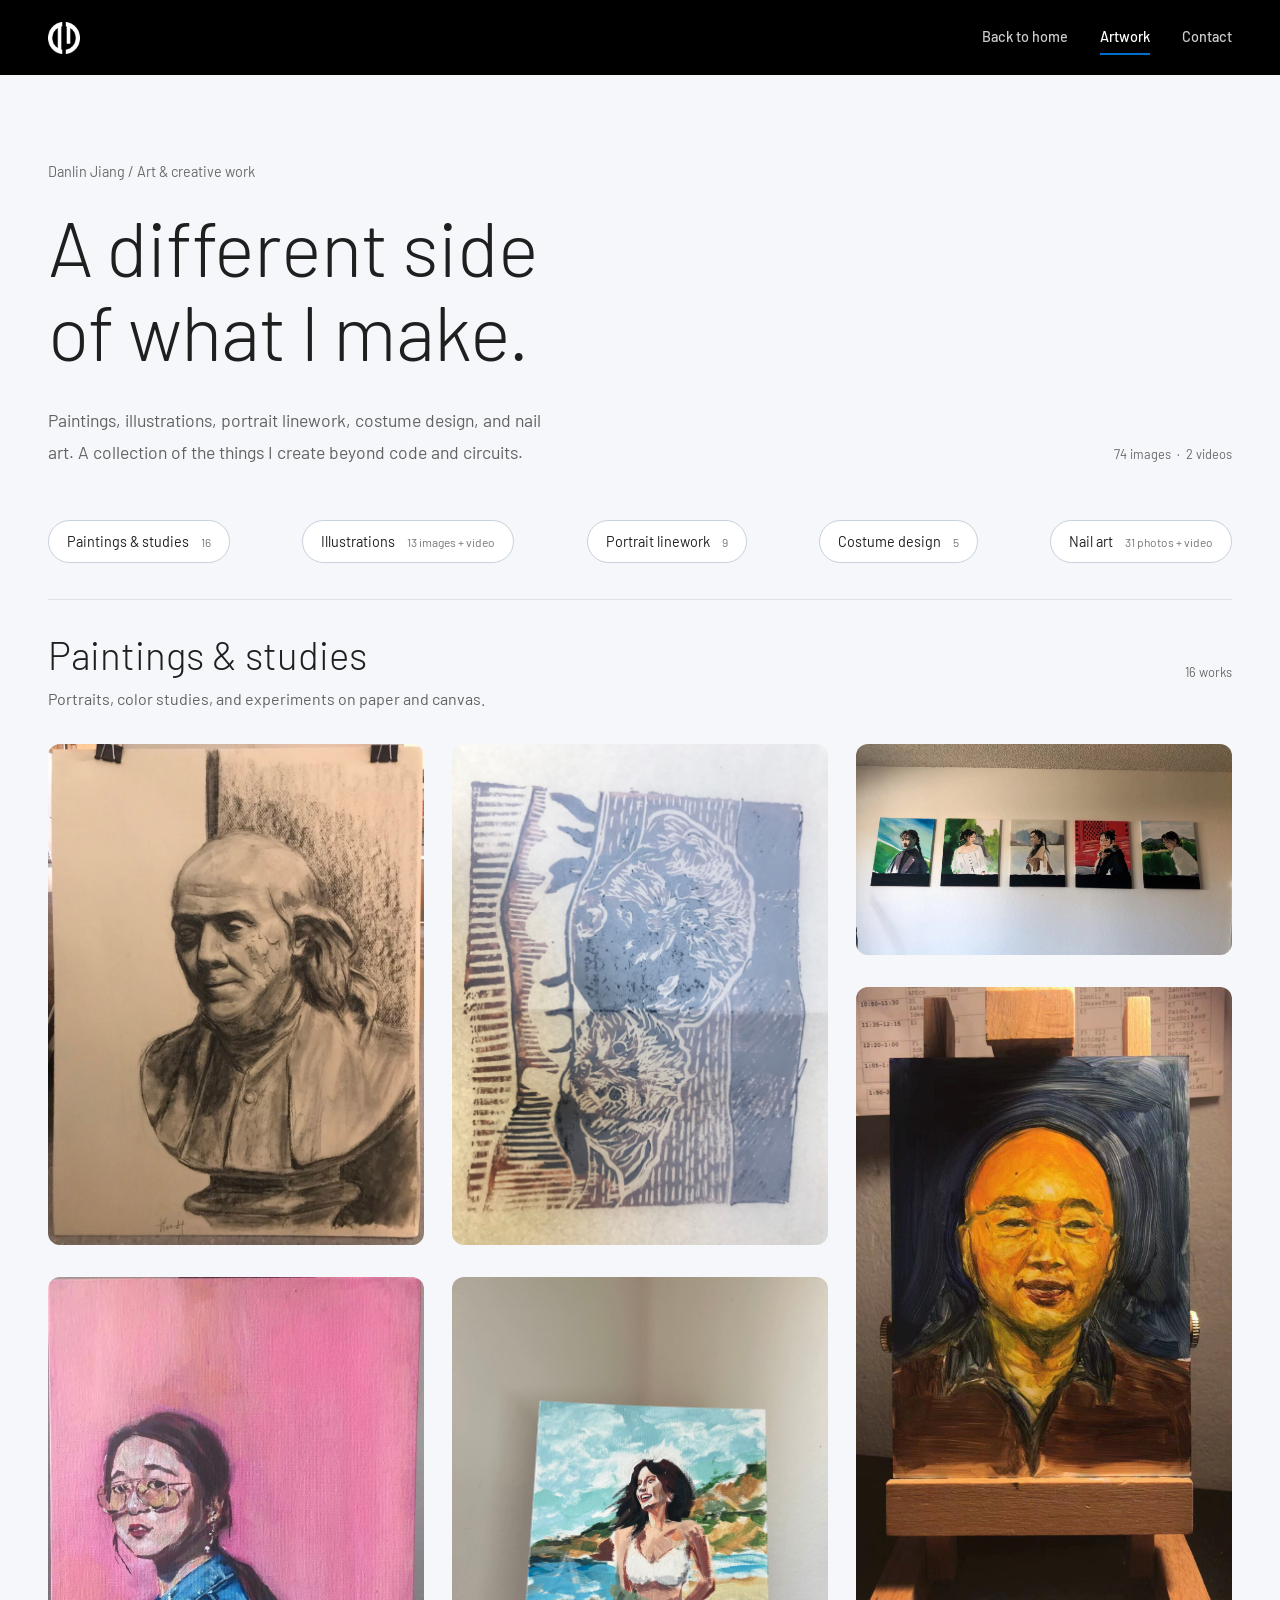
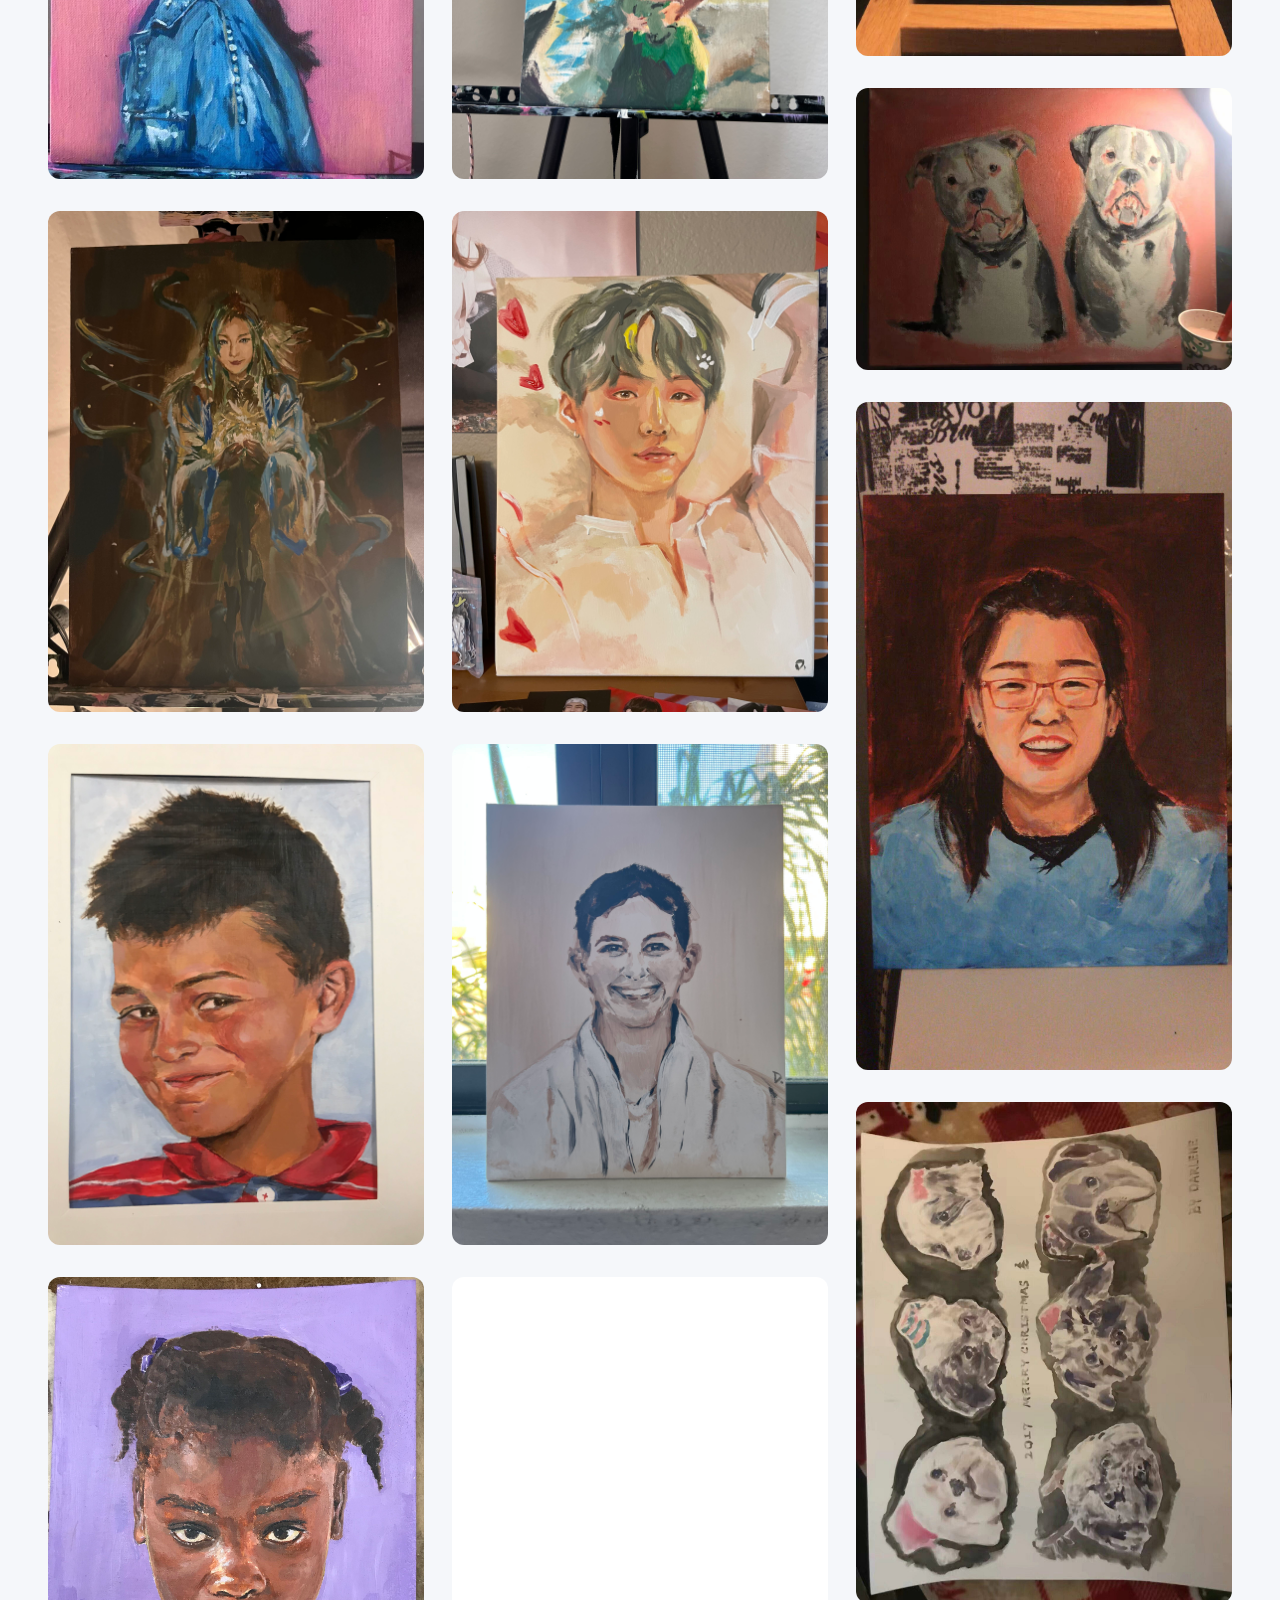
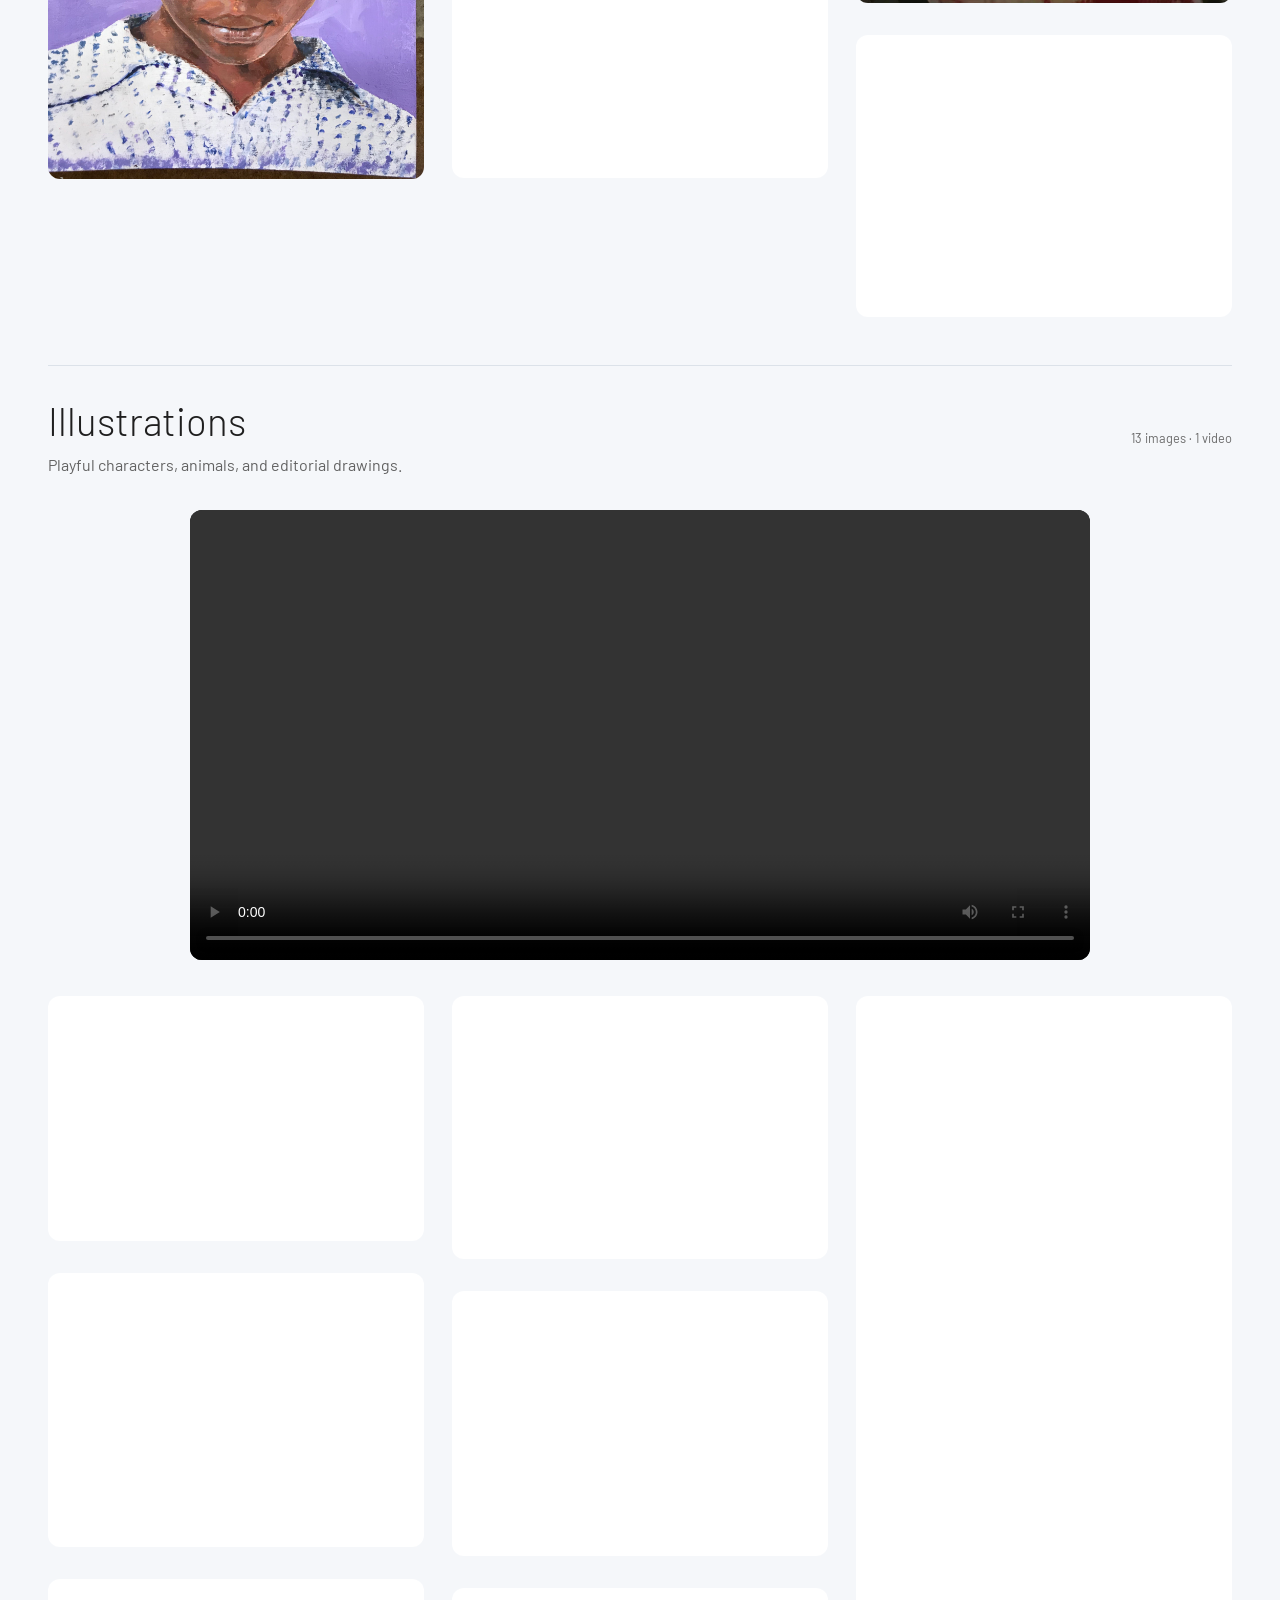
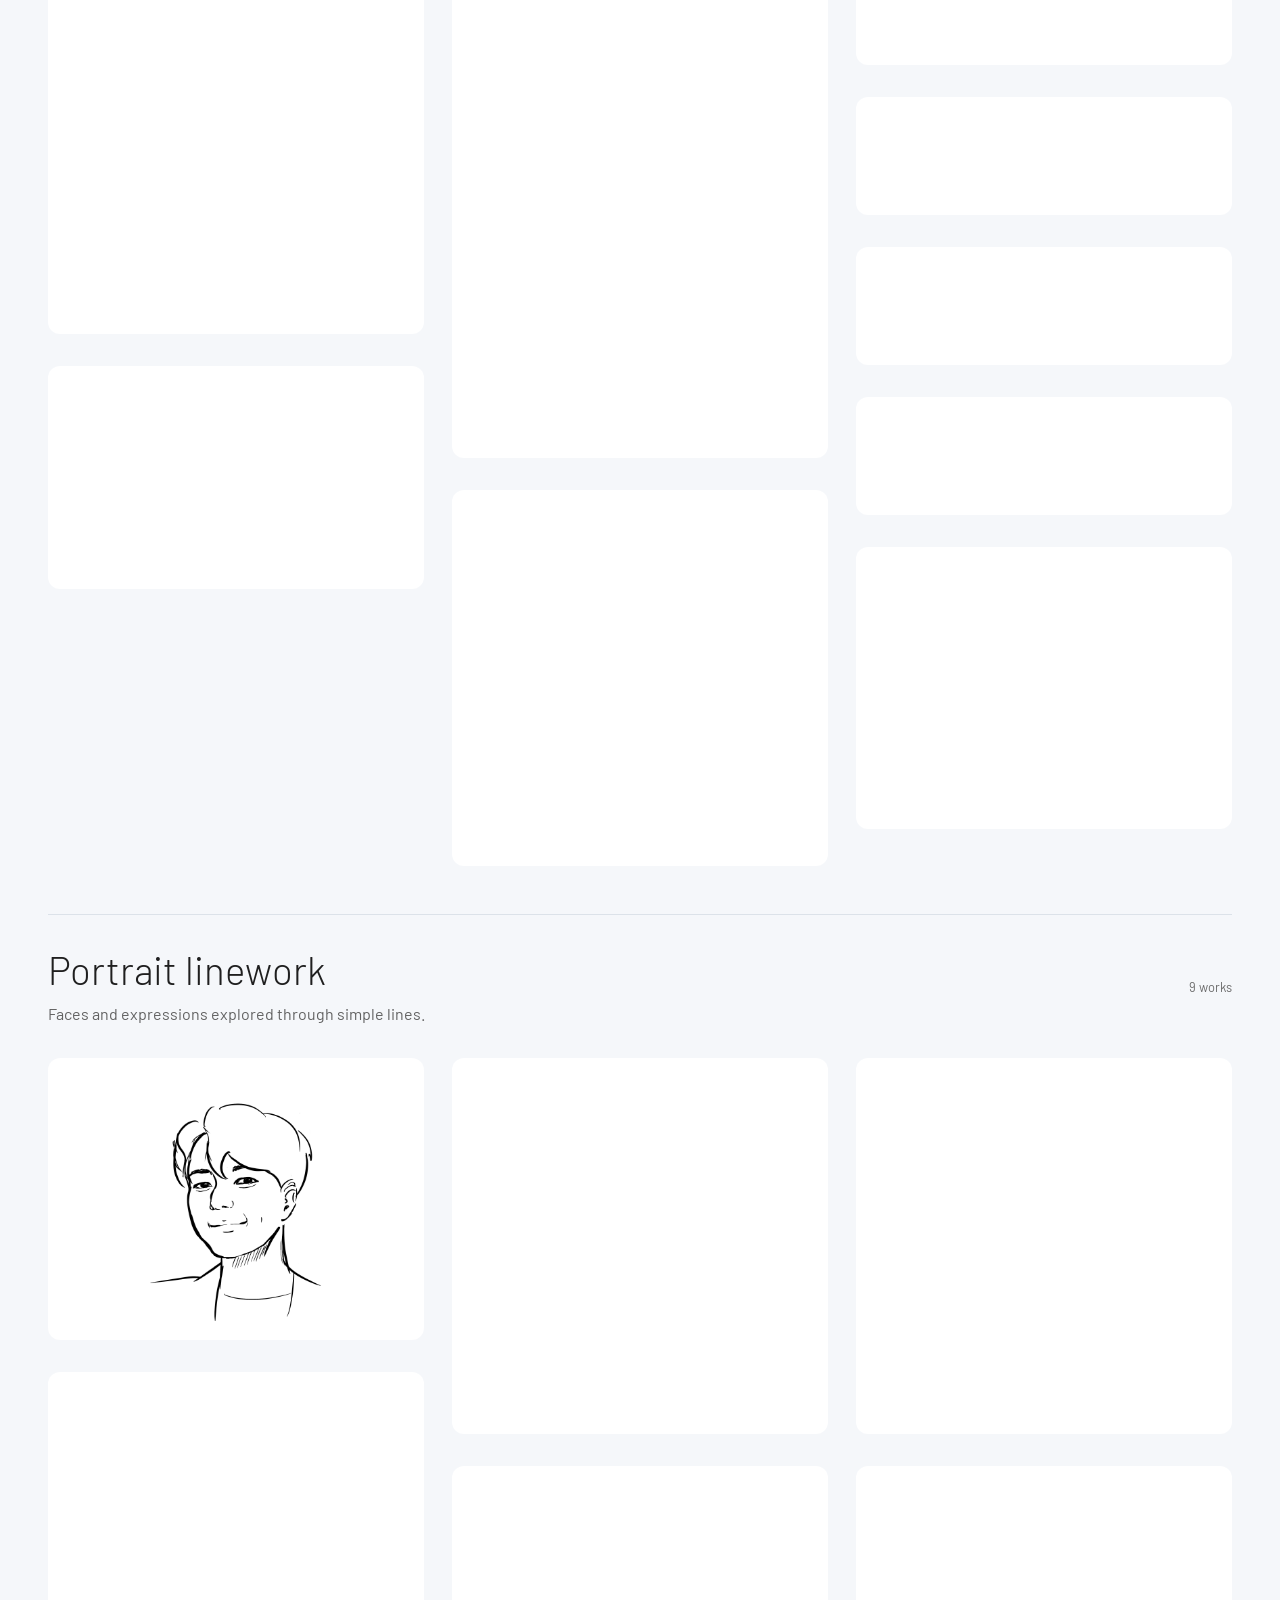
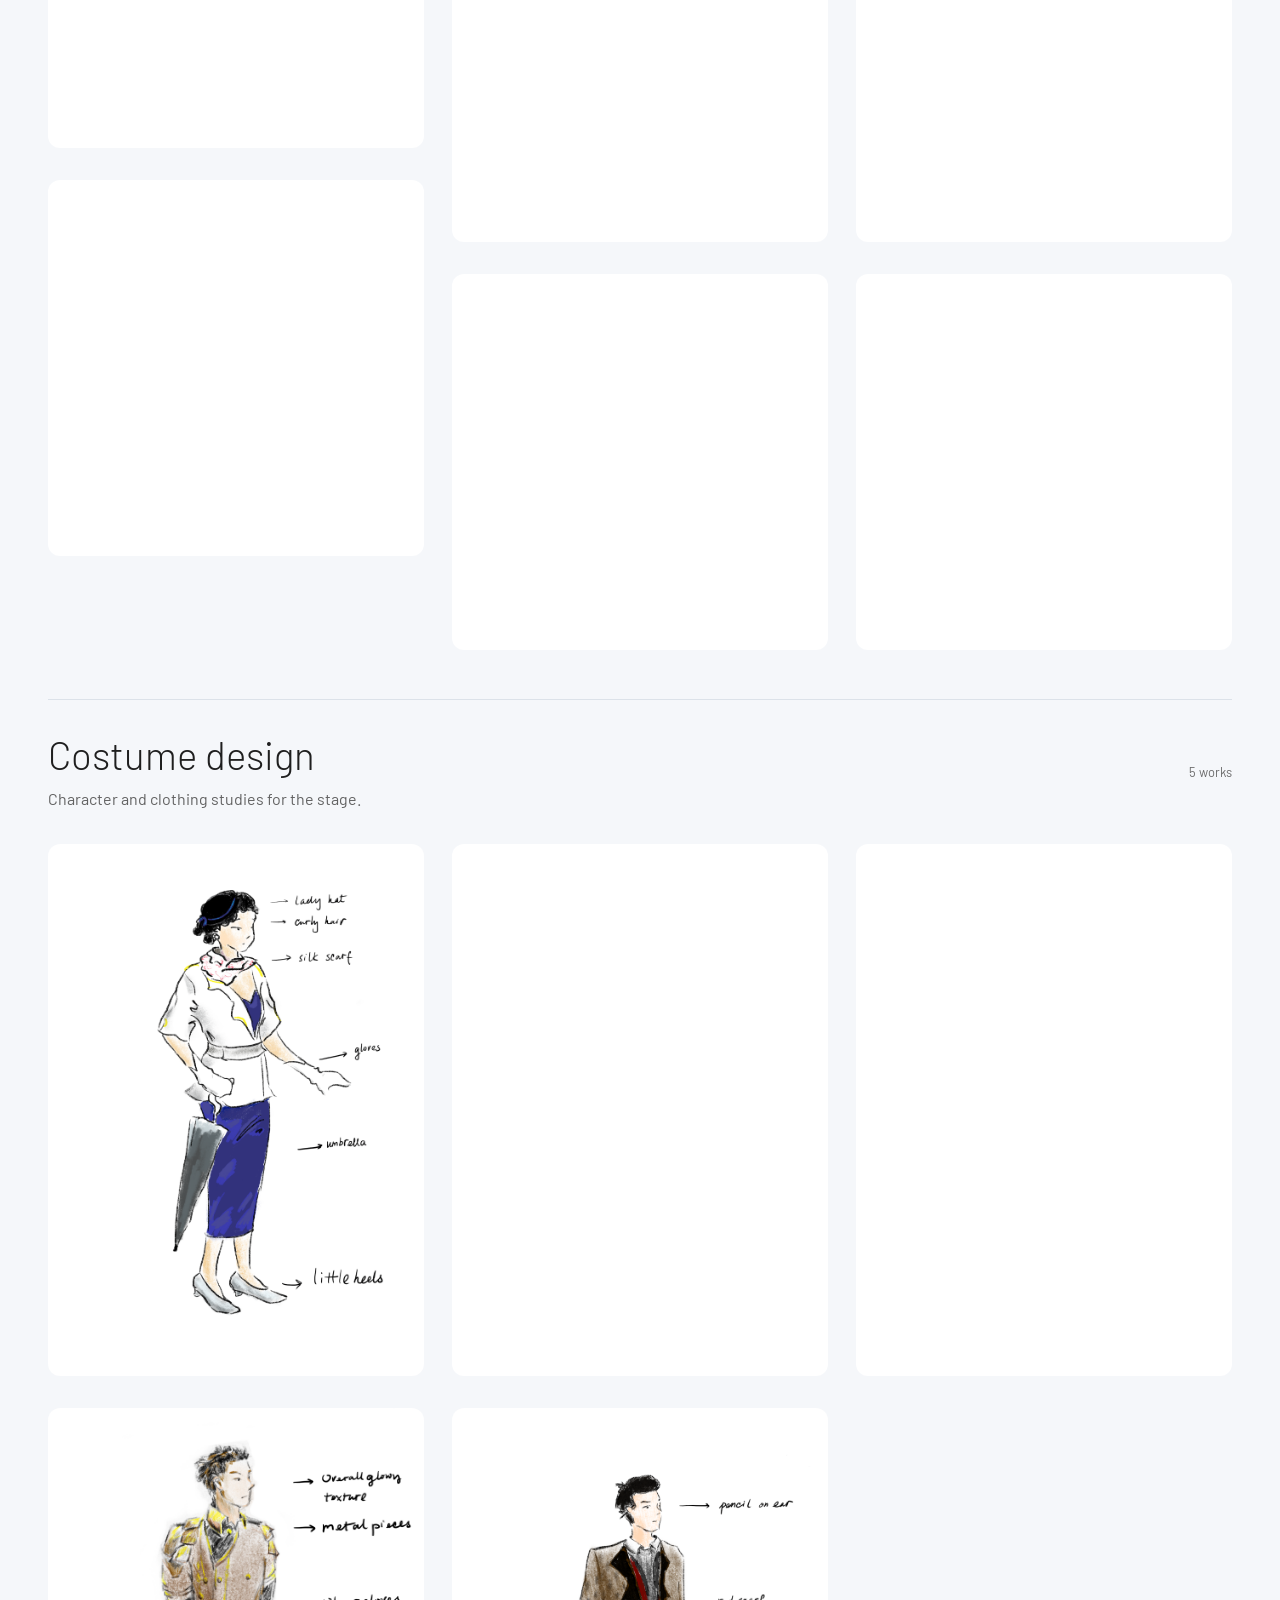
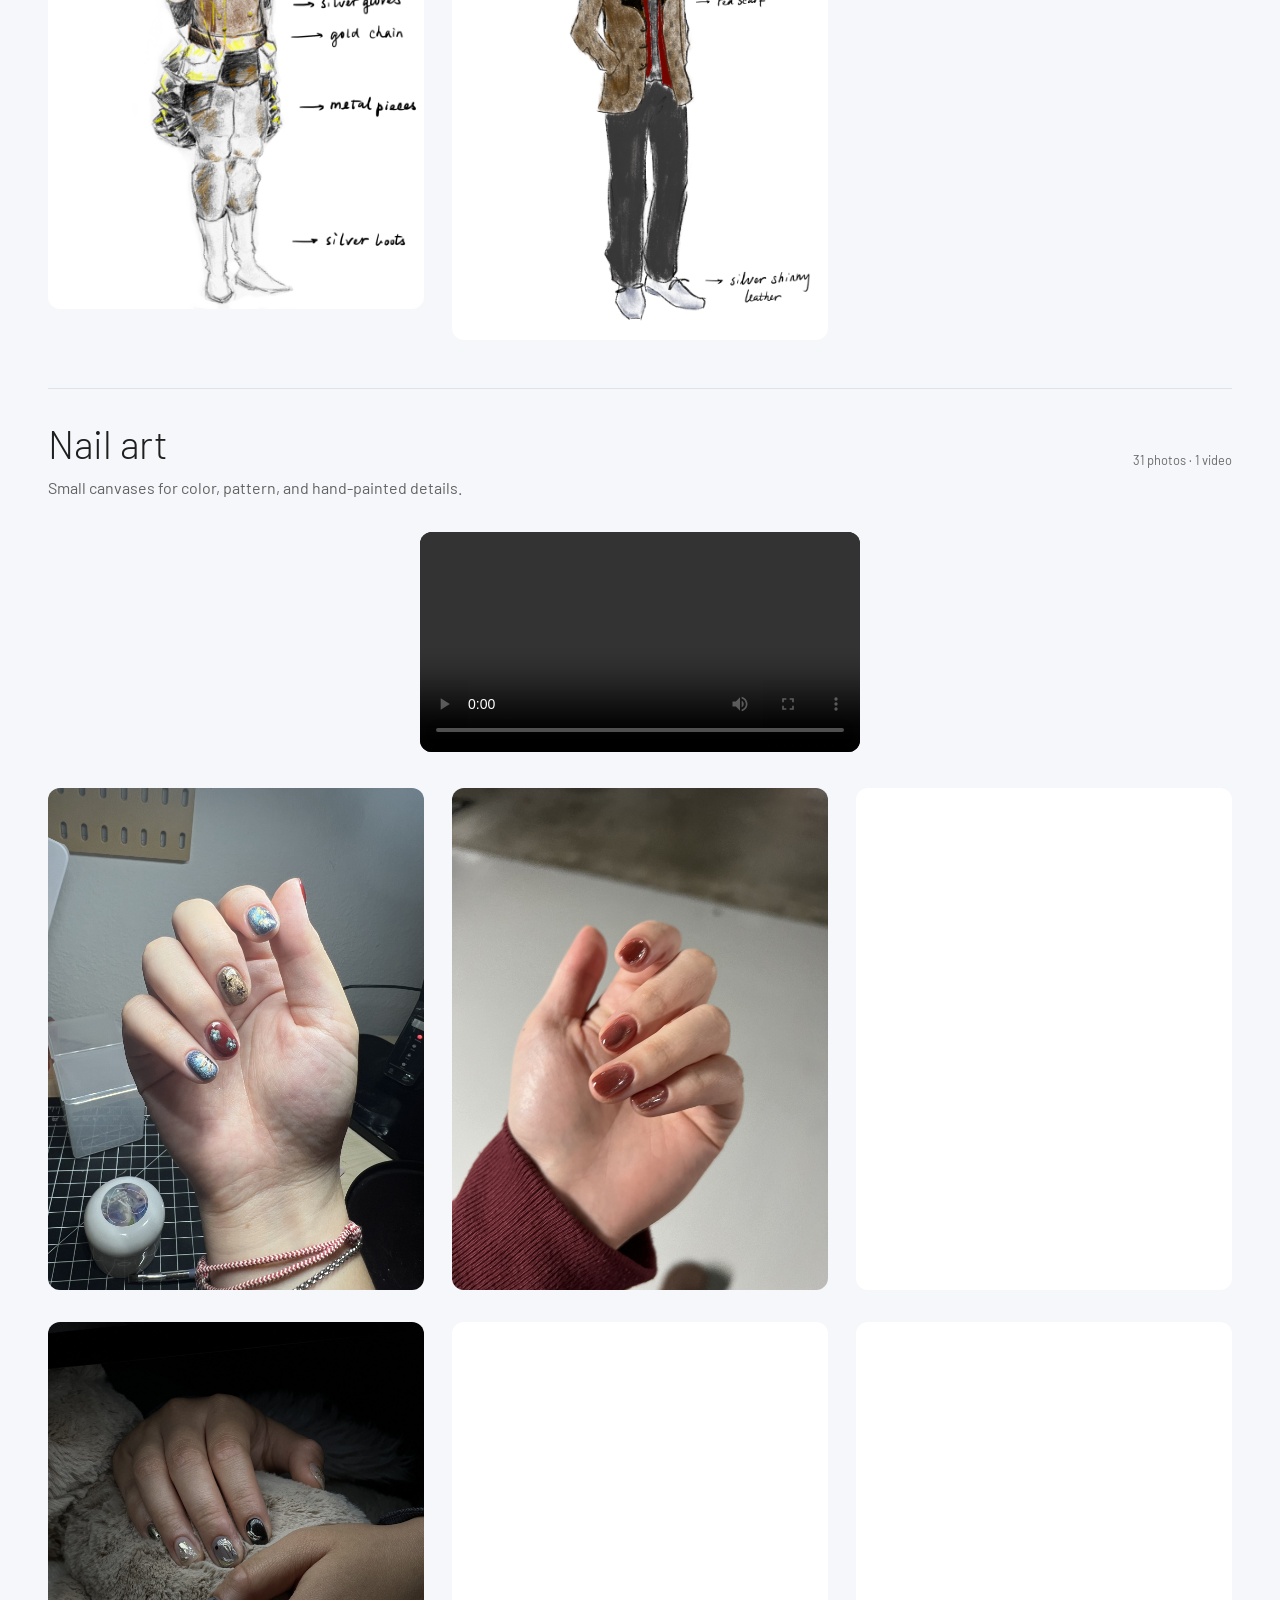
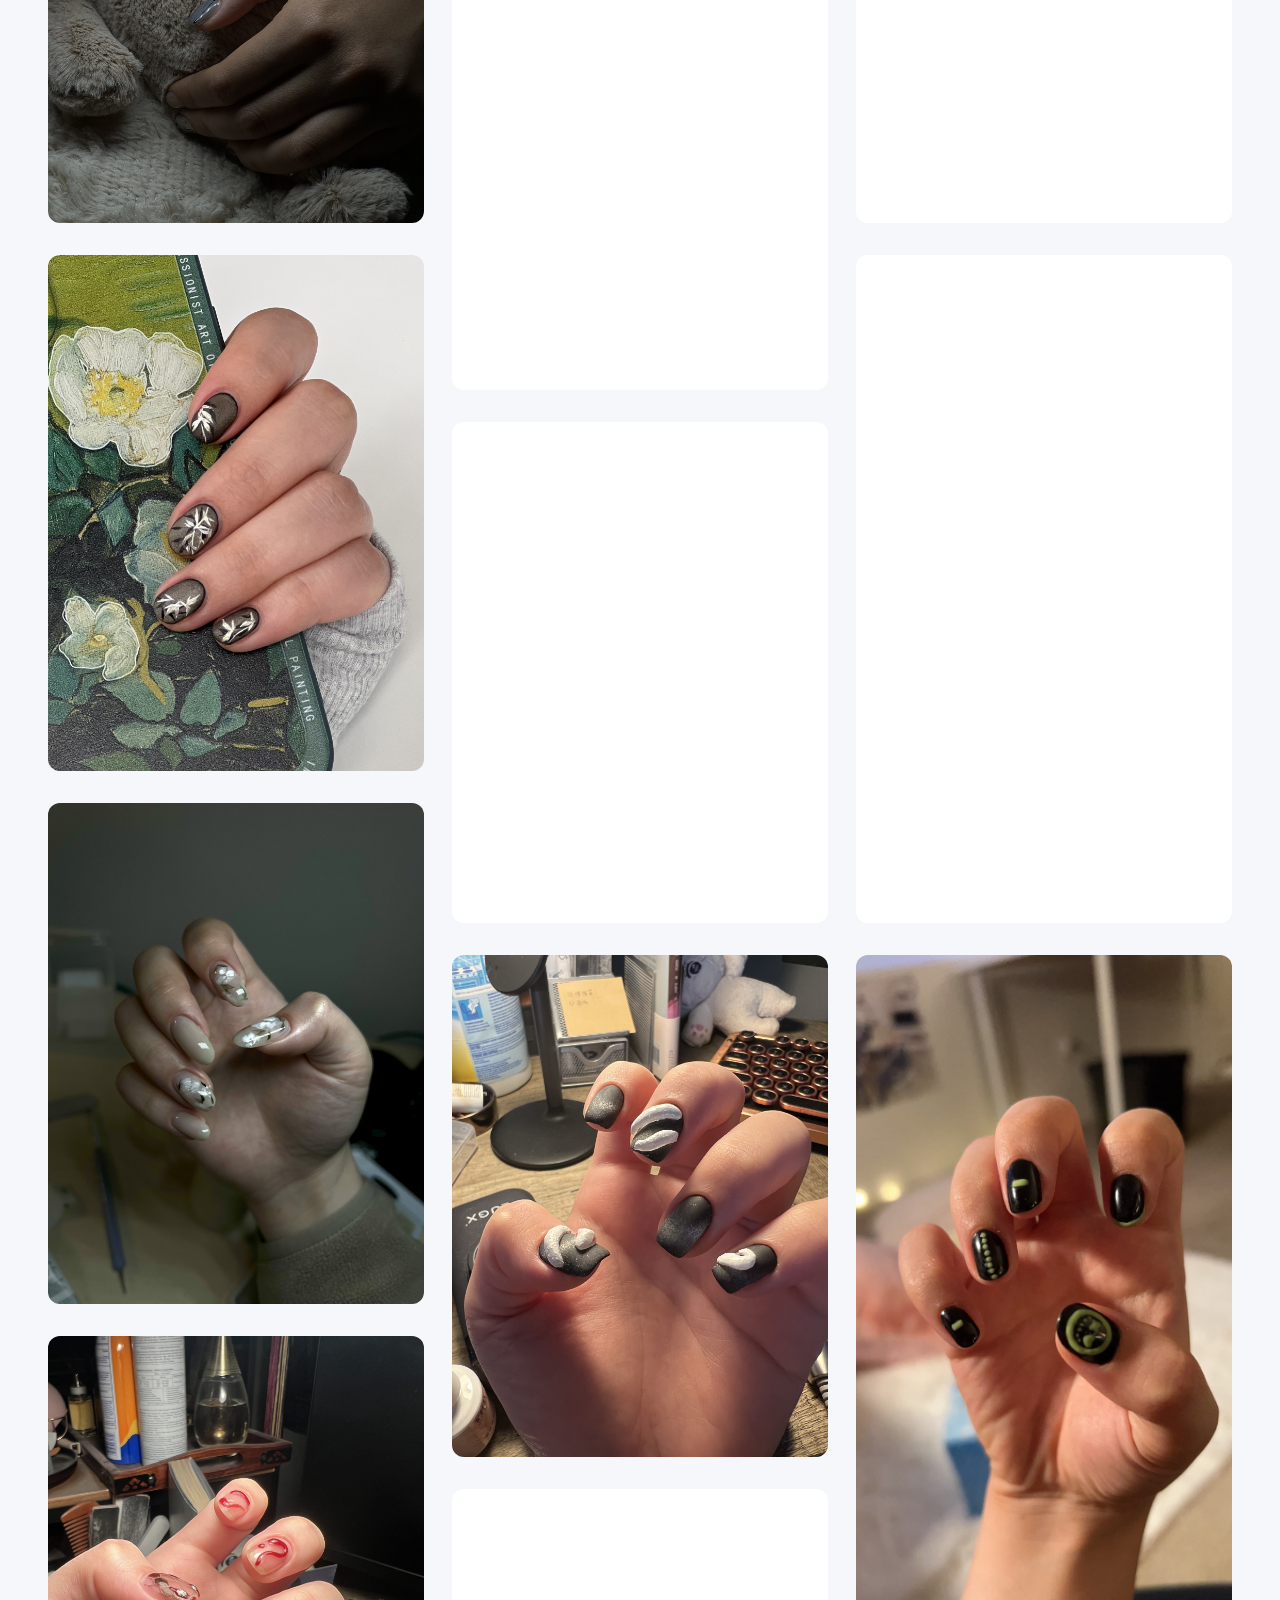
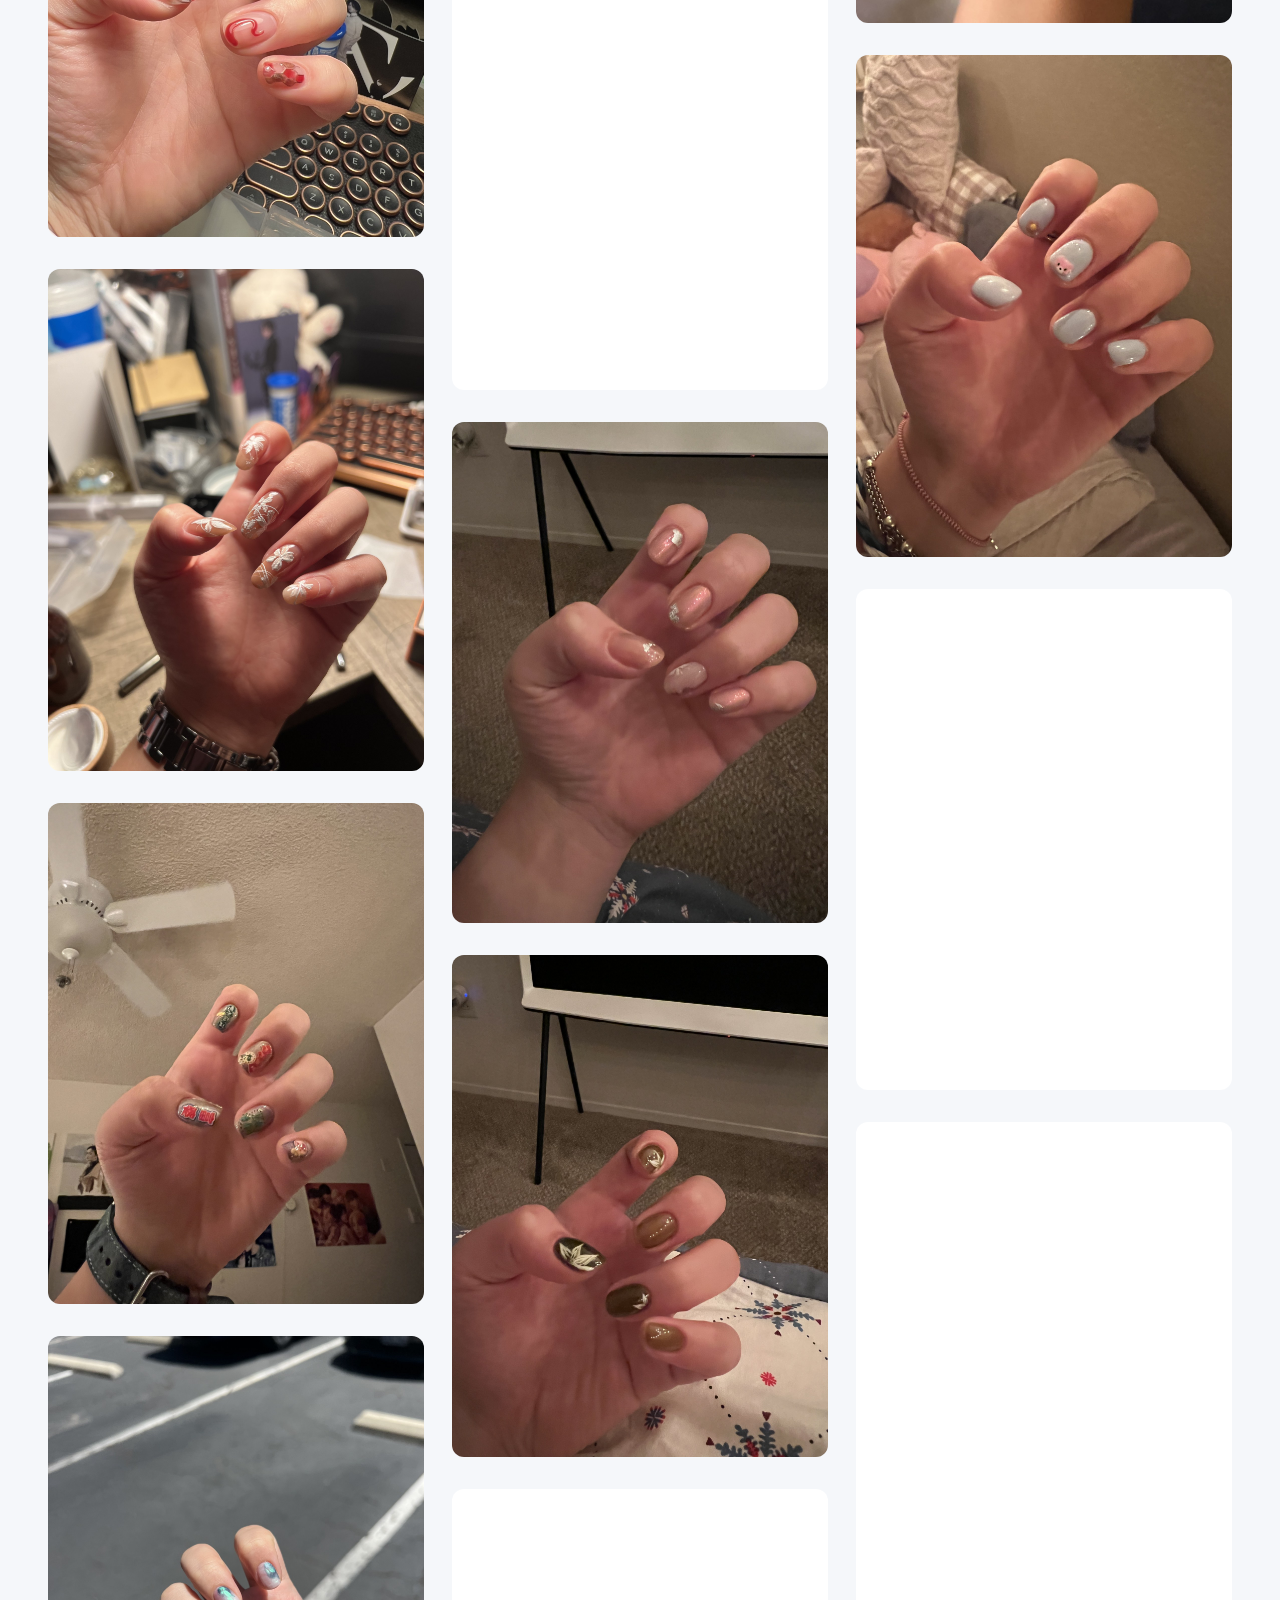
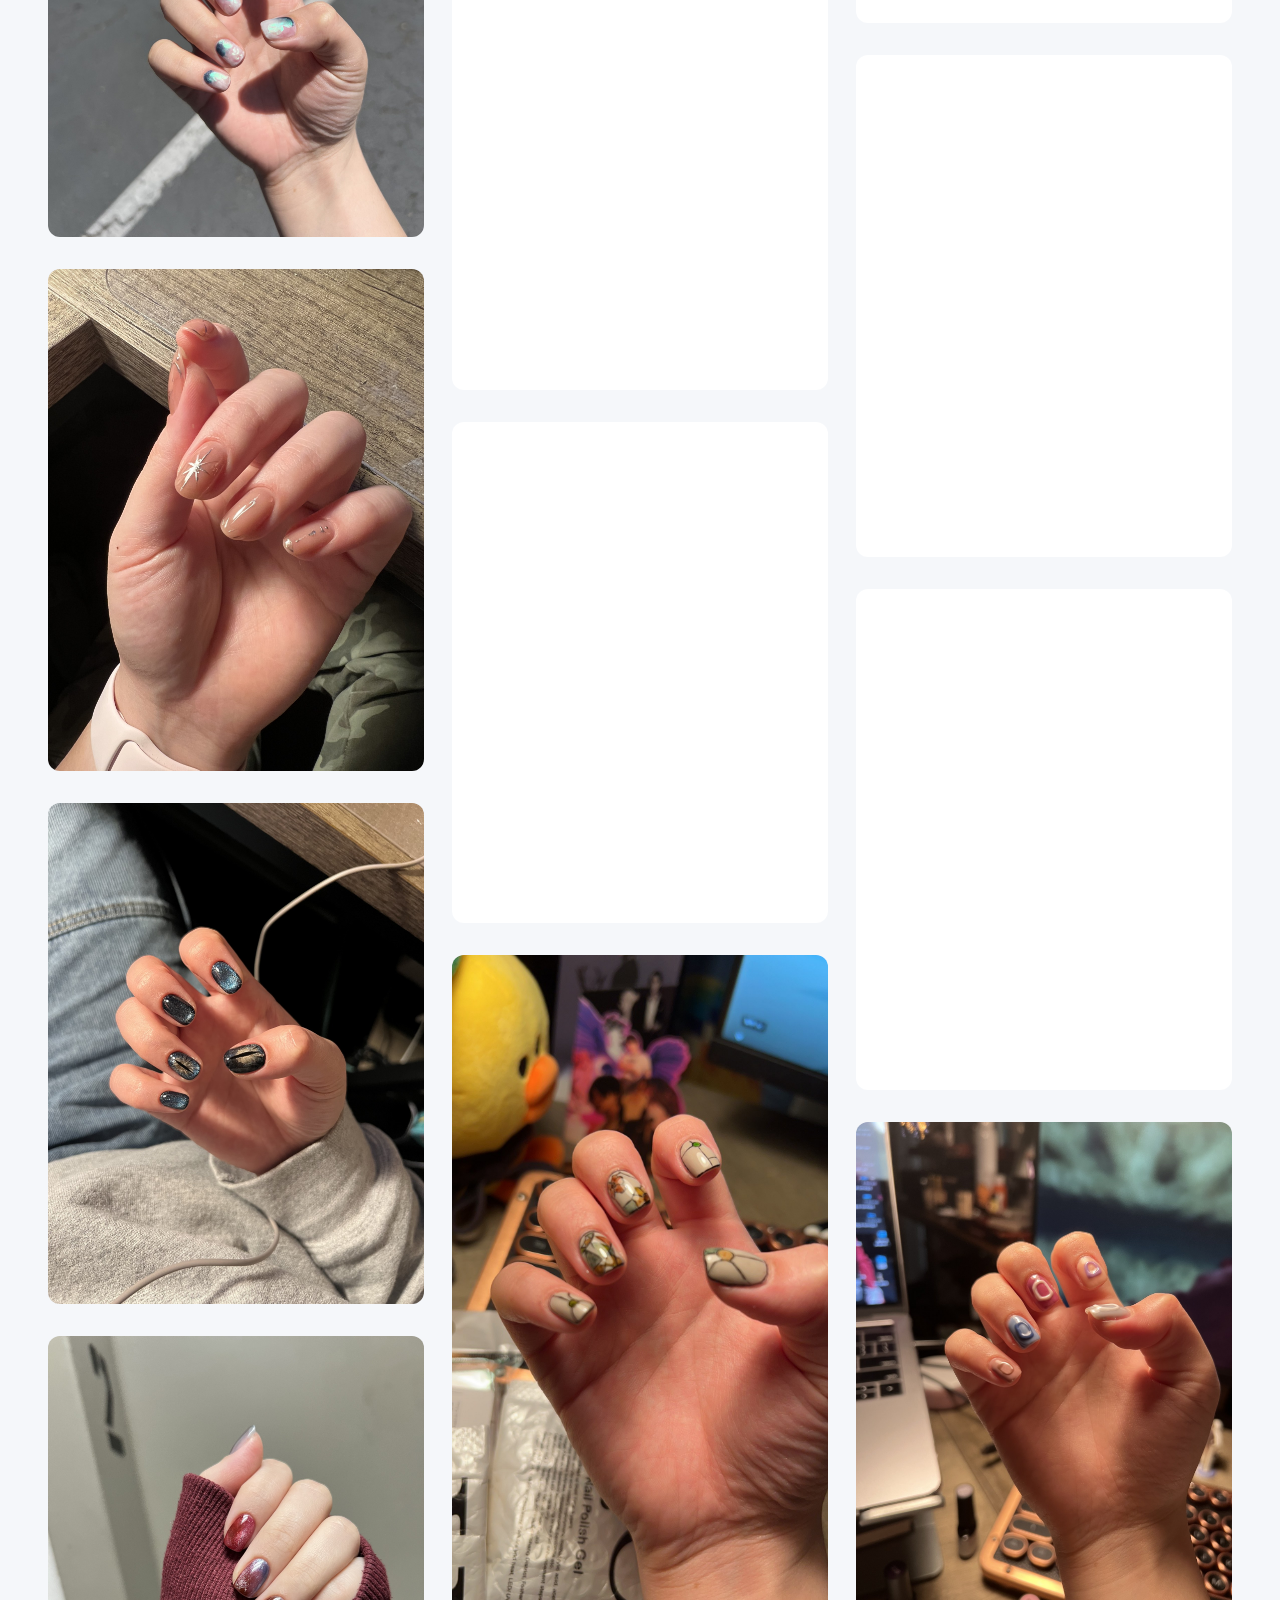
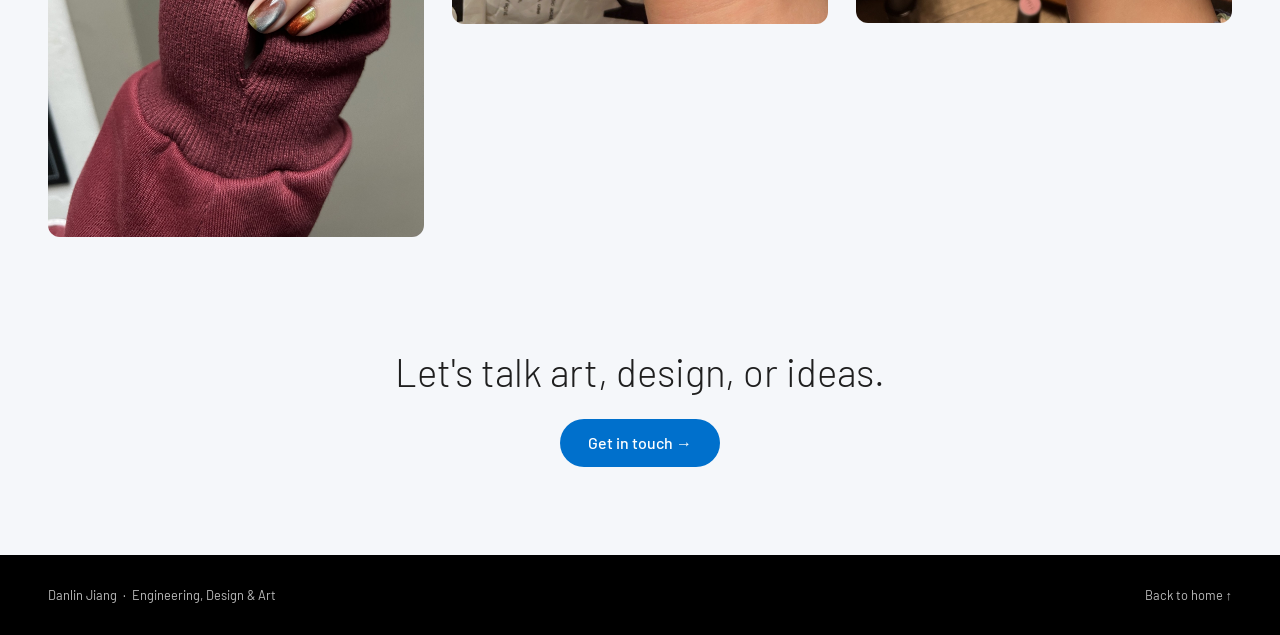
==== commit 54a4827b: "Add LaunchIt video to illustrations gallery" ====
--- a/artwork.html
+++ b/artwork.html
@@ -9,7 +9,7 @@
   <link rel="preconnect" href="https://fonts.googleapis.com" />
   <link rel="preconnect" href="https://fonts.gstatic.com" crossorigin />
   <link href="https://fonts.googleapis.com/css2?family=Barlow:wght@300;400;500;600;700&display=swap" rel="stylesheet" />
-  <link rel="stylesheet" href="artwork.css?v=4" />
+  <link rel="stylesheet" href="artwork.css?v=5" />
   <script src="artwork.js?v=4" defer></script>
 </head>
 <body>
@@ -24,11 +24,11 @@
     <section class="gallery-intro" aria-labelledby="page-title">
       <p class="eyebrow">Danlin Jiang / Art &amp; creative work</p>
       <h1 id="page-title">A different side<br>of what I make.</h1>
-      <div class="intro-bottom"><p>Paintings, illustrations, portrait linework, costume design, and nail art. A collection of the things I create beyond code and circuits.</p><span class="collection-count">74 images &nbsp;&middot;&nbsp; 1 video</span></div>
+      <div class="intro-bottom"><p>Paintings, illustrations, portrait linework, costume design, and nail art. A collection of the things I create beyond code and circuits.</p><span class="collection-count">74 images &nbsp;&middot;&nbsp; 2 videos</span></div>
     </section>
     <nav class="category-nav" aria-label="Artwork categories">
       <a href="#paintings">Paintings &amp; studies <span>16</span></a>
-      <a href="#illustrations">Illustrations <span>13</span></a>
+      <a href="#illustrations">Illustrations <span>13 images + video</span></a>
       <a href="#linework">Portrait linework <span>9</span></a>
       <a href="#costume">Costume design <span>5</span></a>
       <a href="#nail-art">Nail art <span>31 photos + video</span></a>
@@ -146,7 +146,13 @@
         </div>
       </section>
       <section id="illustrations" class="gallery-group" aria-labelledby="illustrations-title">
-        <div class="category-heading"><div><h2 id="illustrations-title">Illustrations</h2><p>Playful characters, animals, and editorial drawings.</p></div><span>13 works</span></div>
+        <div class="category-heading"><div><h2 id="illustrations-title">Illustrations</h2><p>Playful characters, animals, and editorial drawings.</p></div><span>13 images &middot; 1 video</span></div>
+        <figure class="illustration-video">
+          <video controls playsinline preload="metadata" aria-label="LaunchIt 2.0 illustration video">
+            <source src="artwork/launchit2.0video.mp4" type="video/mp4" />
+            Your browser does not support this video. <a href="artwork/launchit2.0video.mp4">Open the illustration video</a>.
+          </video>
+        </figure>
         <div class="gallery">
         <figure id="work-03" class="work">
         <a href="artwork/IMG_1092.jpg" data-artwork aria-label="Enlarge cat expressions">
--- a/artwork.css
+++ b/artwork.css
@@ -35,6 +35,8 @@
 .work img{display:block;width:100%;height:auto}
 .nail-video{width:min(100%,440px);margin:0 auto 36px;background:#121314;border-radius:12px;overflow:hidden}
 .nail-video video{display:block;width:100%;max-height:70dvh;object-fit:contain}
+.illustration-video{width:min(100%,900px);margin:0 auto 36px;background:#121314;border-radius:12px;overflow:hidden}
+.illustration-video video{display:block;width:100%;max-height:70dvh;object-fit:contain}
 .enlarge{position:absolute;bottom:12px;right:12px;background:#fff;color:#1f1f1f;padding:8px 14px;border-radius:999px;font-size:.8rem;opacity:0;transition:opacity .2s}
 .work a:hover .enlarge,.work a:focus-visible .enlarge{opacity:1}
 .gallery-outro{text-align:center;padding:64px 0 88px}
